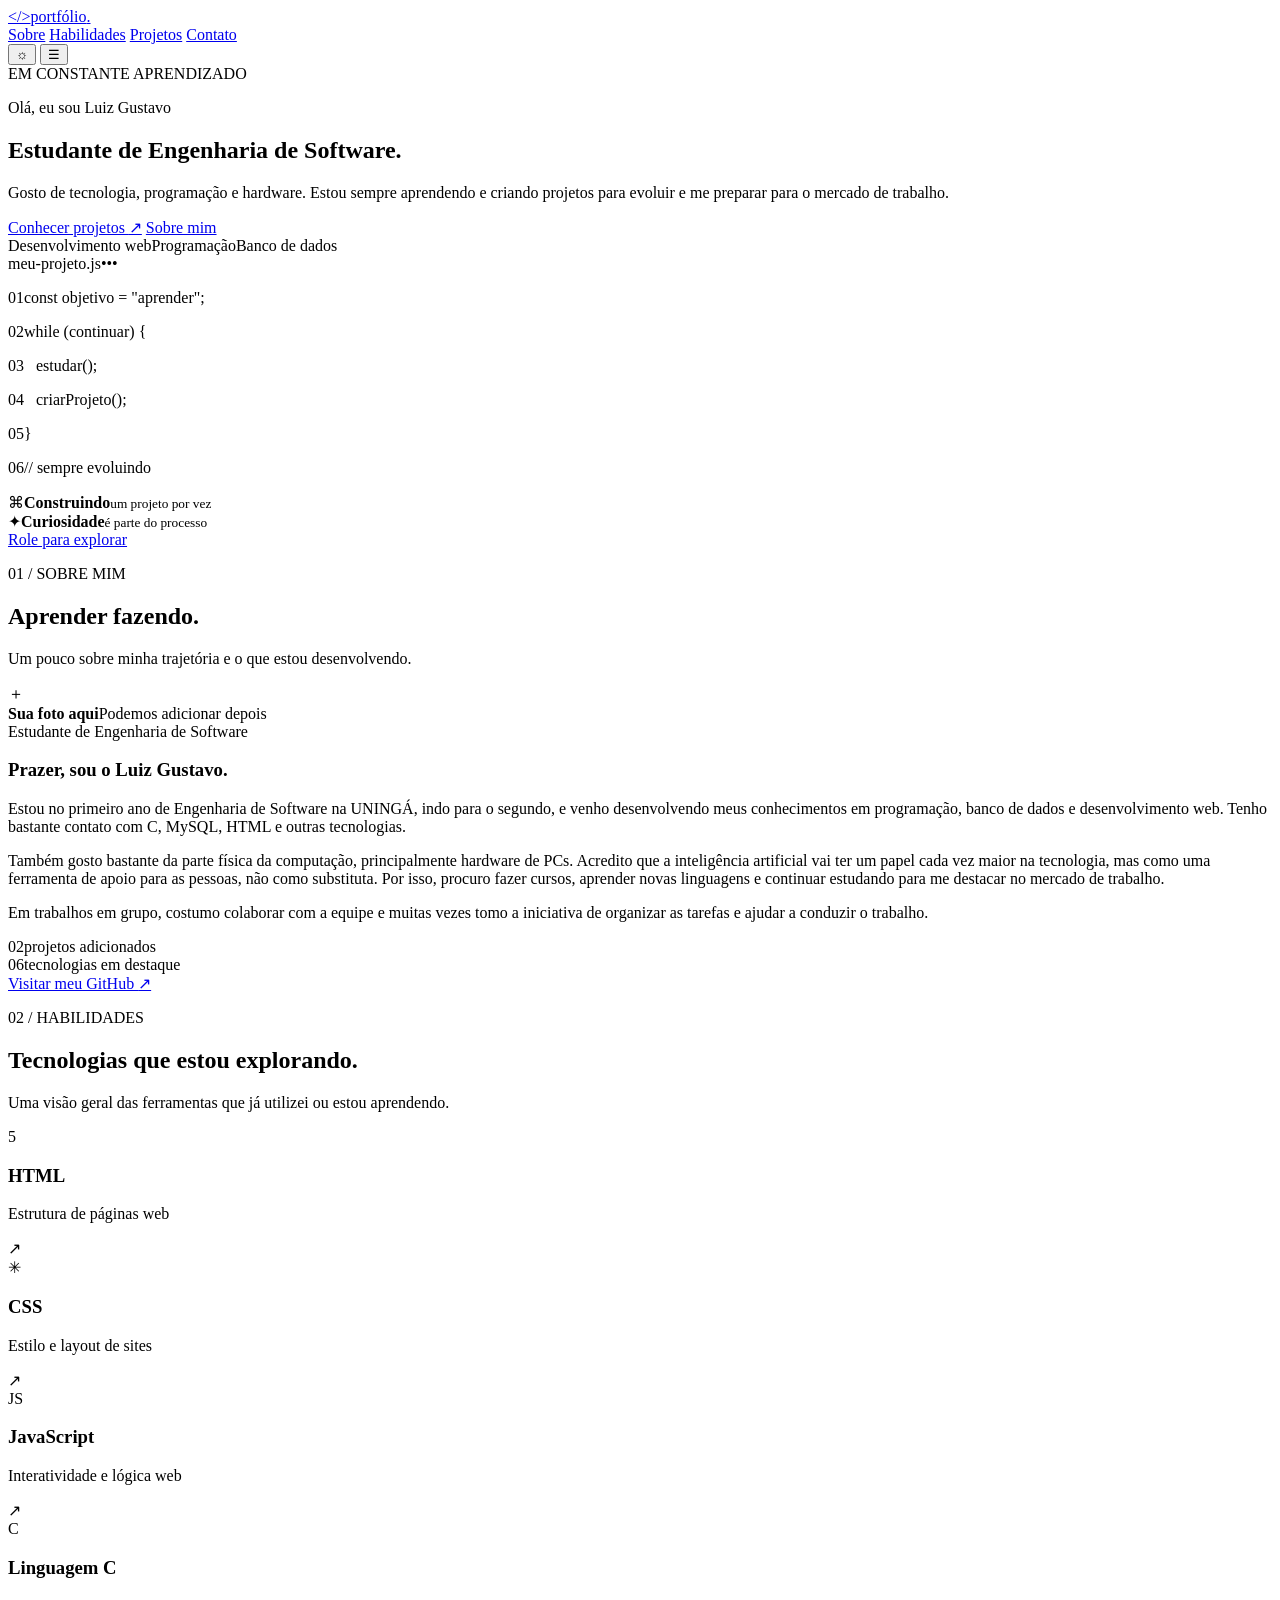
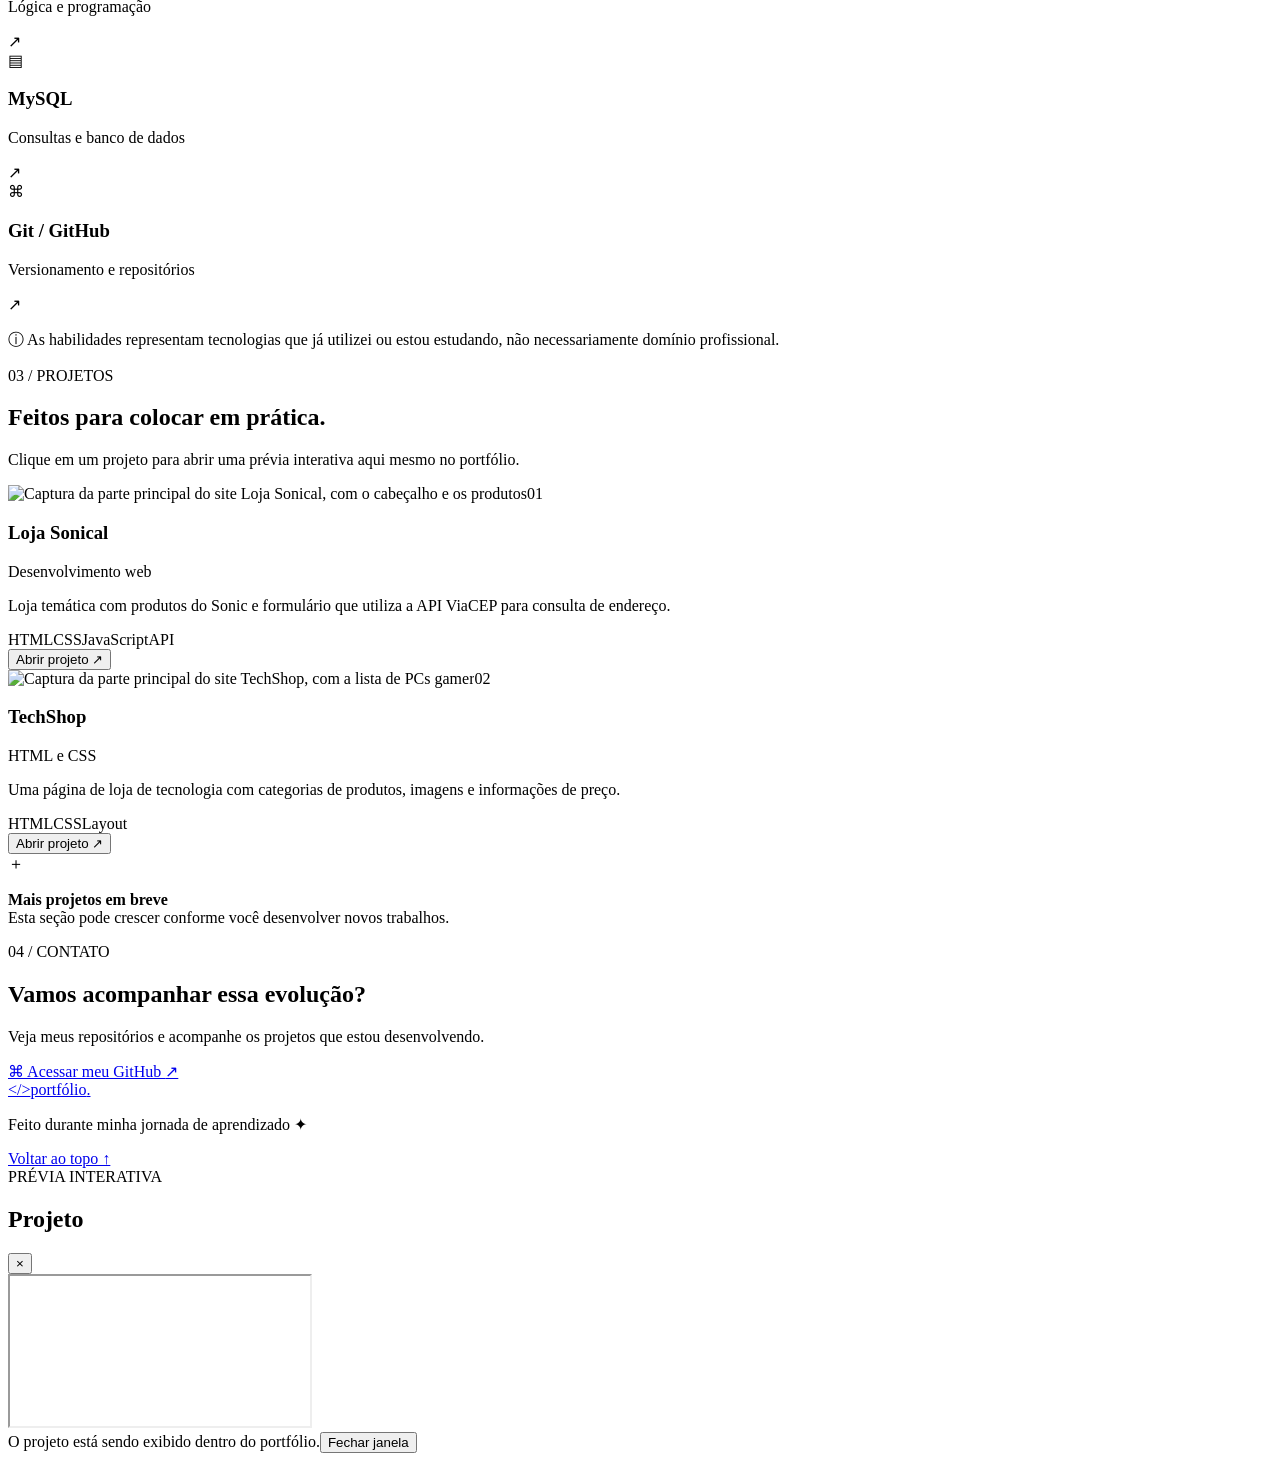
==== index.html @ 7f52ef37 "Add files via upload" ====
<!doctype html>
<html lang="pt-BR" data-theme="dark">
<head>
  <meta charset="utf-8">
  <meta name="viewport" content="width=device-width, initial-scale=1">
  <meta name="description" content="Portfólio de estudante de Engenharia de Software, com projetos de desenvolvimento web e programação.">
  <title>Luiz Gustavo Mazur Lins | Portfólio</title>
  <link rel="stylesheet" href="css/style.css">
  <script src="js/script.js" defer></script>
</head>
<body>
  <div class="scroll-progress" id="scrollProgress"></div>
  <header class="topbar">
    <a class="brand" href="#inicio" aria-label="Voltar ao início">
      <span class="brand-mark">&lt;/&gt;</span><span>portfólio<span class="brand-dot">.</span></span>
    </a>
    <nav class="nav" id="navMenu" aria-label="Navegação principal">
      <a href="#sobre">Sobre</a>
      <a href="#habilidades">Habilidades</a>
      <a href="#projetos">Projetos</a>
      <a href="#contato">Contato</a>
    </nav>
    <div class="top-actions">
      <button class="theme-toggle" id="themeToggle" type="button" aria-label="Alternar tema claro e escuro" title="Alternar tema">
        <span id="themeIcon" aria-hidden="true">☼</span>
      </button>
      <button class="menu-toggle" id="menuToggle" type="button" aria-label="Abrir menu" aria-expanded="false">☰</button>
    </div>
  </header>

  <main>
    <section class="hero section-wrap" id="inicio">
      <div class="hero-copy reveal">
        <div class="eyebrow"><span class="status-dot"></span> EM CONSTANTE APRENDIZADO</div>
        <p class="hero-kicker">Olá, eu sou Luiz Gustavo</p>
        <h1>Estudante de <span class="gradient-text">Engenharia de Software.</span></h1>
        <p class="hero-description">Gosto de tecnologia, programação e hardware. Estou sempre aprendendo e criando projetos para evoluir e me preparar para o mercado de trabalho.</p>
        <div class="hero-buttons">
          <a class="button button-primary" href="#projetos">Conhecer projetos <span aria-hidden="true">↗</span></a>
          <a class="button button-secondary" href="#sobre">Sobre mim</a>
        </div>
        <div class="hero-tags" aria-label="Áreas de interesse">
          <span>Desenvolvimento web</span><span>Programação</span><span>Banco de dados</span>
        </div>
      </div>
      <div class="hero-art reveal" aria-label="Ilustração abstrata de código">
        <div class="orbit orbit-one"></div><div class="orbit orbit-two"></div>
        <div class="glow glow-blue"></div><div class="glow glow-violet"></div>
        <div class="code-window">
          <div class="window-top"><div class="window-dots"><i></i><i></i><i></i></div><span>meu-projeto.js</span><span class="window-menu">•••</span></div>
          <div class="code-body">
            <p><span class="line-no">01</span><span class="code-purple">const</span> objetivo = <span class="code-green">"aprender"</span>;</p>
            <p><span class="line-no">02</span><span class="code-purple">while</span> (continuar) {</p>
            <p><span class="line-no">03</span>&nbsp;&nbsp; estudar();</p>
            <p><span class="line-no">04</span>&nbsp;&nbsp; criarProjeto();</p>
            <p><span class="line-no">05</span>}</p>
            <p><span class="line-no">06</span><span class="code-muted">// sempre evoluindo</span></p>
            <div class="cursor"></div>
          </div>
        </div>
        <div class="float-chip chip-one"><span class="chip-icon blue">⌘</span><span><b>Construindo</b><small>um projeto por vez</small></span></div>
        <div class="float-chip chip-two"><span class="chip-icon violet">✦</span><span><b>Curiosidade</b><small>é parte do processo</small></span></div>
      </div>
      <a class="scroll-cue" href="#sobre"><span></span> Role para explorar</a>
    </section>

    <section class="section-wrap section-block" id="sobre">
      <div class="section-heading reveal"><p class="eyebrow">01 / SOBRE MIM</p><h2>Aprender fazendo.</h2><p class="section-intro">Um pouco sobre minha trajetória e o que estou desenvolvendo.</p></div>
      <div class="about-grid">
        <div class="photo-card reveal">
          <div class="photo-placeholder" aria-label="Espaço reservado para adicionar uma foto pessoal">
            <div class="avatar-symbol">＋</div><strong>Sua foto aqui</strong><span>Podemos adicionar depois</span>
          </div>
          <div class="photo-caption"><span class="caption-dot"></span> Estudante de Engenharia de Software</div>
        </div>
        <div class="about-content reveal">
          <h3>Prazer, sou o Luiz Gustavo.</h3>
          <p>Estou no primeiro ano de Engenharia de Software na UNINGÁ, indo para o segundo, e venho desenvolvendo meus conhecimentos em programação, banco de dados e desenvolvimento web. Tenho bastante contato com C, MySQL, HTML e outras tecnologias.</p>
          <p>Também gosto bastante da parte física da computação, principalmente hardware de PCs. Acredito que a inteligência artificial vai ter um papel cada vez maior na tecnologia, mas como uma ferramenta de apoio para as pessoas, não como substituta. Por isso, procuro fazer cursos, aprender novas linguagens e continuar estudando para me destacar no mercado de trabalho.</p>
          <p>Em trabalhos em grupo, costumo colaborar com a equipe e muitas vezes tomo a iniciativa de organizar as tarefas e ajudar a conduzir o trabalho.</p>
          <div class="about-facts">
            <div><span class="fact-number">02</span><span class="fact-label">projetos adicionados</span></div>
            <div><span class="fact-number">06</span><span class="fact-label">tecnologias em destaque</span></div>
          </div>
          <a class="text-link" href="https://github.com/luizmzr09" target="_blank" rel="noopener noreferrer">Visitar meu GitHub <span>↗</span></a>
        </div>
      </div>
    </section>

    <section class="section-wrap section-block" id="habilidades">
      <div class="section-heading reveal"><p class="eyebrow">02 / HABILIDADES</p><h2>Tecnologias que estou explorando.</h2><p class="section-intro">Uma visão geral das ferramentas que já utilizei ou estou aprendendo.</p></div>
      <div class="skills-grid">
        <article class="skill-card reveal"><span class="skill-icon html-icon">5</span><div><h3>HTML</h3><p>Estrutura de páginas web</p></div><span class="skill-arrow">↗</span></article>
        <article class="skill-card reveal"><span class="skill-icon css-icon">✳</span><div><h3>CSS</h3><p>Estilo e layout de sites</p></div><span class="skill-arrow">↗</span></article>
        <article class="skill-card reveal"><span class="skill-icon js-icon">JS</span><div><h3>JavaScript</h3><p>Interatividade e lógica web</p></div><span class="skill-arrow">↗</span></article>
        <article class="skill-card reveal"><span class="skill-icon c-icon">C</span><div><h3>Linguagem C</h3><p>Lógica e programação</p></div><span class="skill-arrow">↗</span></article>
        <article class="skill-card reveal"><span class="skill-icon sql-icon">▤</span><div><h3>MySQL</h3><p>Consultas e banco de dados</p></div><span class="skill-arrow">↗</span></article>
        <article class="skill-card reveal"><span class="skill-icon git-icon">⌘</span><div><h3>Git / GitHub</h3><p>Versionamento e repositórios</p></div><span class="skill-arrow">↗</span></article>
      </div>
      <p class="skills-note"><span aria-hidden="true">ⓘ</span> As habilidades representam tecnologias que já utilizei ou estou estudando, não necessariamente domínio profissional.</p>
    </section>

    <section class="section-wrap section-block projects-section" id="projetos">
      <div class="section-heading reveal"><p class="eyebrow">03 / PROJETOS</p><h2>Feitos para colocar em prática.</h2><p class="section-intro">Clique em um projeto para abrir uma prévia interativa aqui mesmo no portfólio.</p></div>
      <div class="projects-grid">
        <article class="project-card reveal">
          <div class="project-preview"><img src="assets/loja-sonical-card.jpg" alt="Captura da parte principal do site Loja Sonical, com o cabeçalho e os produtos" loading="lazy"><span class="project-number">01</span></div>
          <div class="project-info"><div class="project-title-row"><h3>Loja Sonical</h3><span class="project-type">Desenvolvimento web</span></div><p>Loja temática com produtos do Sonic e formulário que utiliza a API ViaCEP para consulta de endereço.</p><div class="tech-tags"><span>HTML</span><span>CSS</span><span>JavaScript</span><span>API</span></div><button class="project-open" type="button" data-project="sonical">Abrir projeto <span>↗</span></button></div>
        </article>
        <article class="project-card reveal">
          <div class="project-preview"><img src="assets/techshop-card.jpg" alt="Captura da parte principal do site TechShop, com a lista de PCs gamer" loading="lazy"><span class="project-number">02</span></div>
          <div class="project-info"><div class="project-title-row"><h3>TechShop</h3><span class="project-type">HTML e CSS</span></div><p>Uma página de loja de tecnologia com categorias de produtos, imagens e informações de preço.</p><div class="tech-tags"><span>HTML</span><span>CSS</span><span>Layout</span></div><button class="project-open" type="button" data-project="techshop">Abrir projeto <span>↗</span></button></div>
        </article>
      </div>
      <div class="more-projects reveal"><span class="more-icon">＋</span><p><strong>Mais projetos em breve</strong><br><span>Esta seção pode crescer conforme você desenvolver novos trabalhos.</span></p></div>
    </section>

    <section class="contact-section" id="contato">
      <div class="section-wrap contact-inner reveal">
        <p class="eyebrow">04 / CONTATO</p><h2>Vamos acompanhar essa evolução?</h2><p>Veja meus repositórios e acompanhe os projetos que estou desenvolvendo.</p>
        <a class="button button-primary github-button" href="https://github.com/luizmzr09" target="_blank" rel="noopener noreferrer"><span class="github-mark">⌘</span> Acessar meu GitHub <span>↗</span></a>
      </div>
    </section>
  </main>

  <footer class="footer">
    <a class="brand" href="#inicio"><span class="brand-mark">&lt;/&gt;</span><span>portfólio<span class="brand-dot">.</span></span></a>
    <p>Feito durante minha jornada de aprendizado <span aria-hidden="true">✦</span></p>
    <a href="#inicio" class="back-top">Voltar ao topo ↑</a>
  </footer>

  <div class="modal" id="projectModal" aria-hidden="true">
    <div class="modal-backdrop" data-close-modal></div>
    <section class="modal-panel" role="dialog" aria-modal="true" aria-labelledby="modalTitle">
      <div class="modal-header"><div><span class="modal-eyebrow">PRÉVIA INTERATIVA</span><h2 id="modalTitle">Projeto</h2></div><button class="modal-close" id="modalClose" type="button" aria-label="Fechar prévia">×</button></div>
      <iframe id="projectFrame" title="Prévia interativa do projeto" src="about:blank" loading="lazy"></iframe>
      <div class="modal-footer"><span>O projeto está sendo exibido dentro do portfólio.</span><button class="button button-secondary" id="modalCloseBottom" type="button">Fechar janela</button></div>
    </section>
  </div>
</body>
</html>
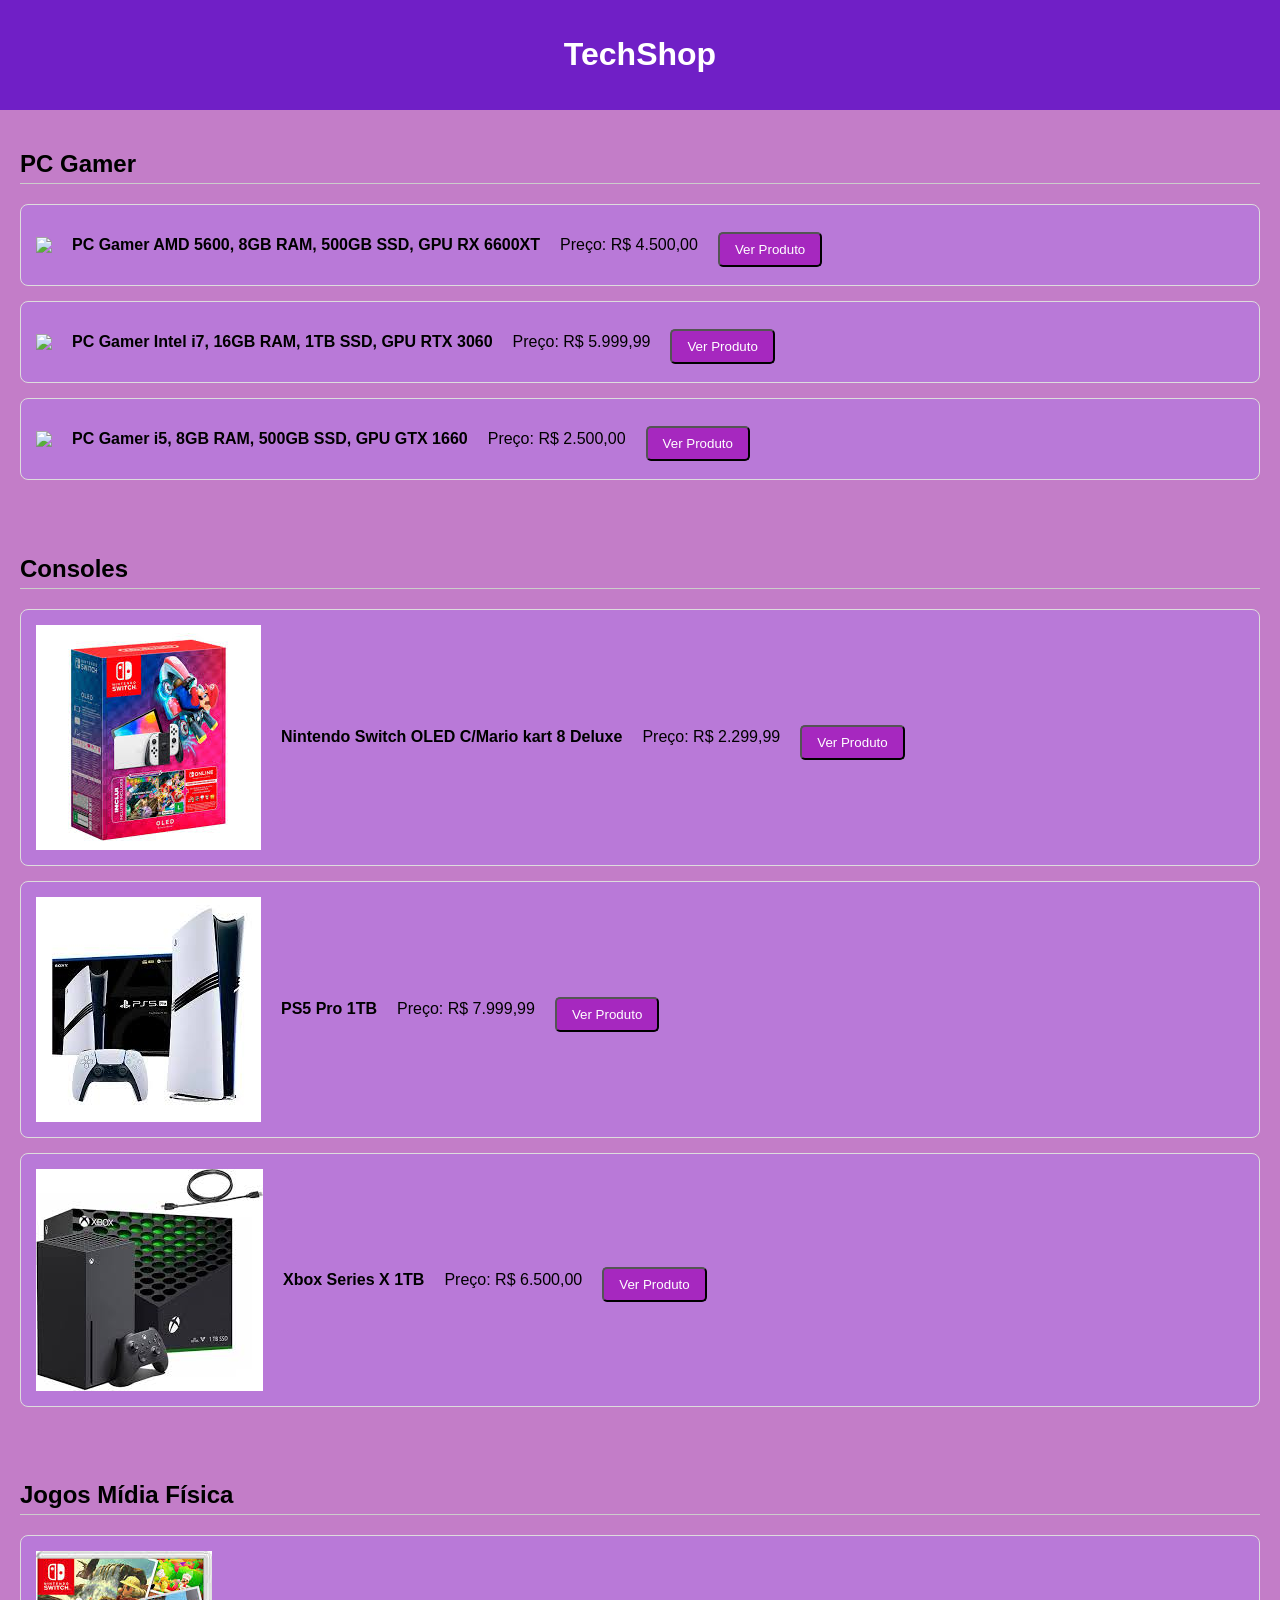
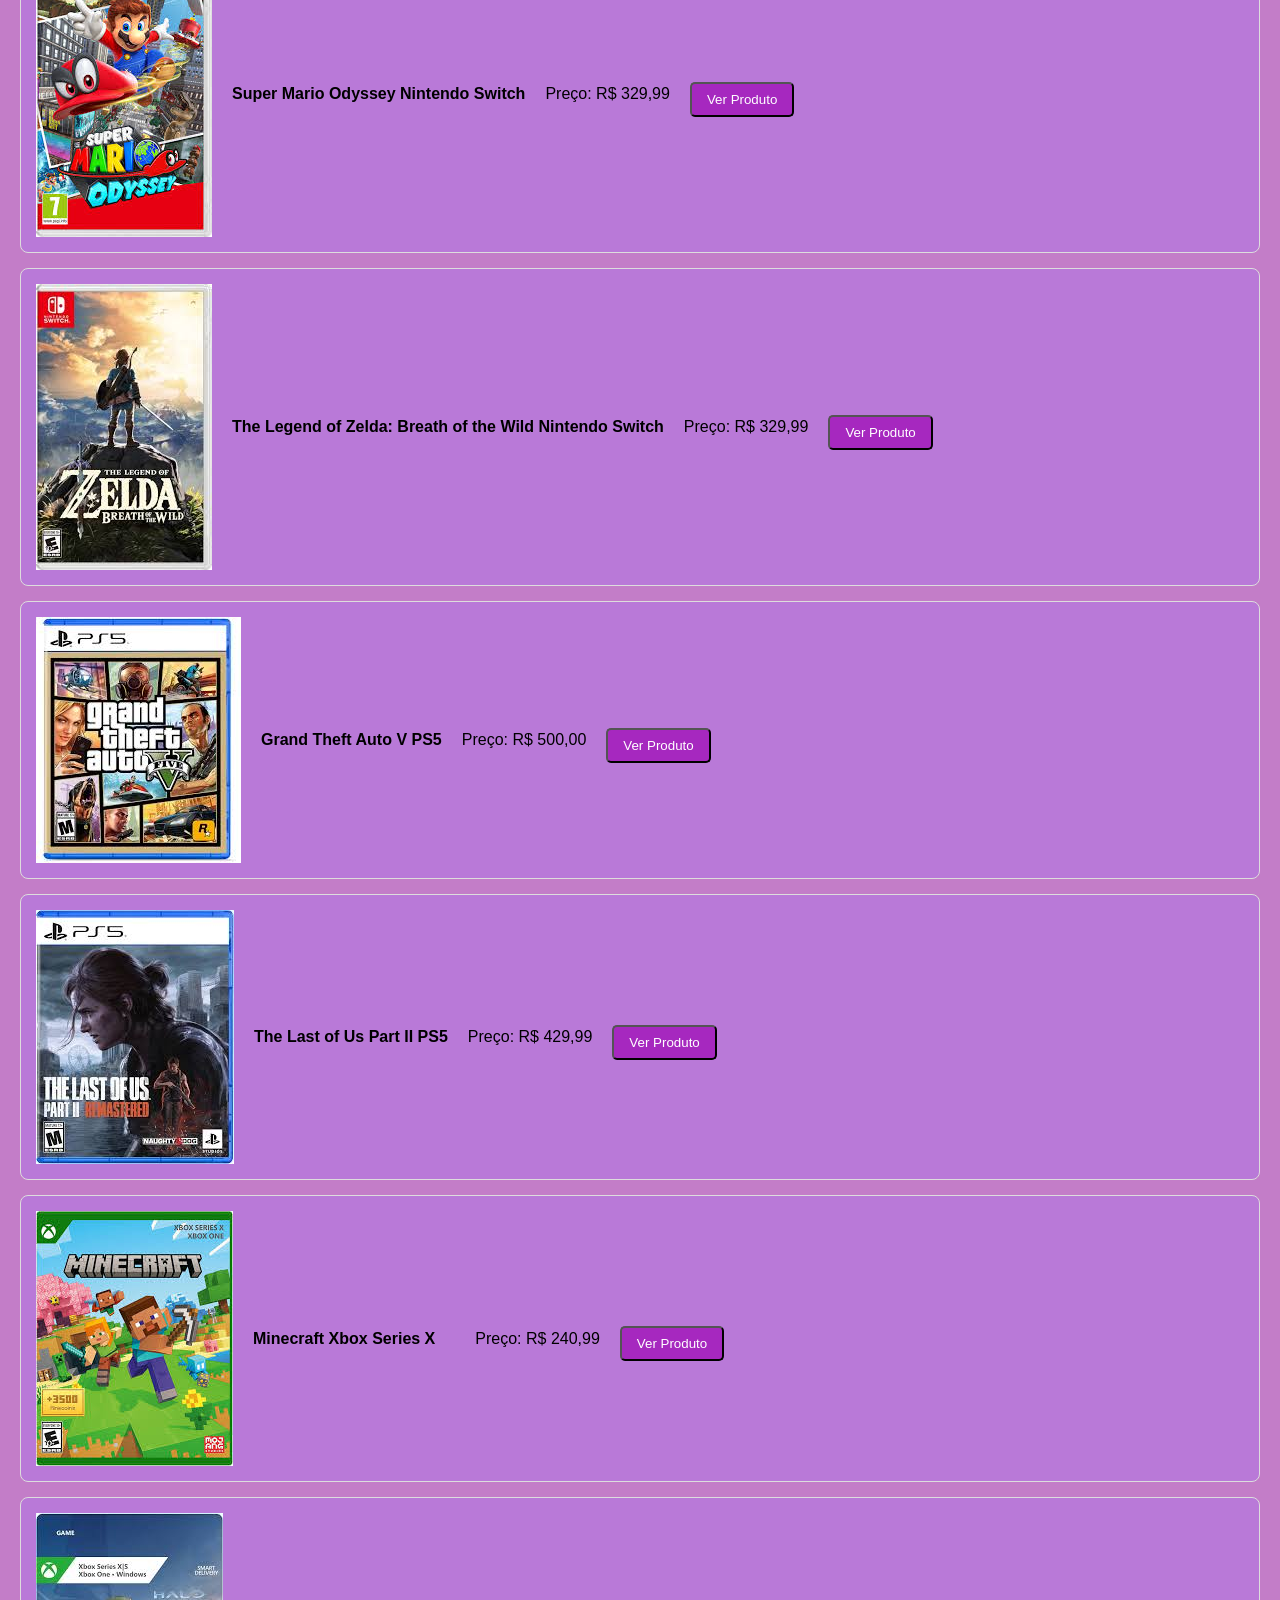
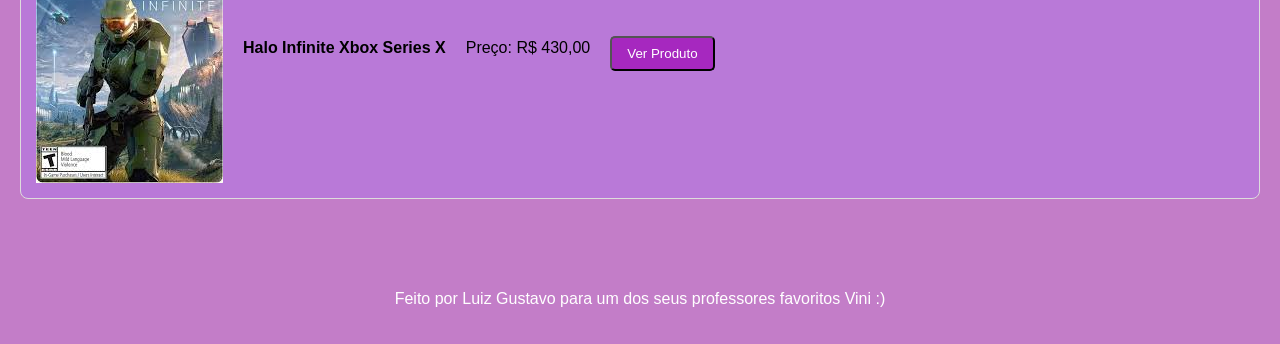
==== commit 0c290522: "Add files via upload" ====
--- a/index.html
+++ b/index.html
@@ -1,141 +1,185 @@
-<!doctype html>
-<html lang="pt-BR" data-theme="dark">
-<head>
-  <meta charset="utf-8">
-  <meta name="viewport" content="width=device-width, initial-scale=1">
-  <meta name="description" content="Portfólio de estudante de Engenharia de Software, com projetos de desenvolvimento web e programação.">
-  <title>Luiz Gustavo Mazur Lins | Portfólio</title>
-  <link rel="stylesheet" href="css/style.css">
-  <script src="js/script.js" defer></script>
-</head>
-<body>
-  <div class="scroll-progress" id="scrollProgress"></div>
-  <header class="topbar">
-    <a class="brand" href="#inicio" aria-label="Voltar ao início">
-      <span class="brand-mark">&lt;/&gt;</span><span>portfólio<span class="brand-dot">.</span></span>
-    </a>
-    <nav class="nav" id="navMenu" aria-label="Navegação principal">
-      <a href="#sobre">Sobre</a>
-      <a href="#habilidades">Habilidades</a>
-      <a href="#projetos">Projetos</a>
-      <a href="#contato">Contato</a>
-    </nav>
-    <div class="top-actions">
-      <button class="theme-toggle" id="themeToggle" type="button" aria-label="Alternar tema claro e escuro" title="Alternar tema">
-        <span id="themeIcon" aria-hidden="true">☼</span>
-      </button>
-      <button class="menu-toggle" id="menuToggle" type="button" aria-label="Abrir menu" aria-expanded="false">☰</button>
-    </div>
-  </header>
-
-  <main>
-    <section class="hero section-wrap" id="inicio">
-      <div class="hero-copy reveal">
-        <div class="eyebrow"><span class="status-dot"></span> EM CONSTANTE APRENDIZADO</div>
-        <p class="hero-kicker">Olá, eu sou Luiz Gustavo</p>
-        <h1>Estudante de <span class="gradient-text">Engenharia de Software.</span></h1>
-        <p class="hero-description">Gosto de tecnologia, programação e hardware. Estou sempre aprendendo e criando projetos para evoluir e me preparar para o mercado de trabalho.</p>
-        <div class="hero-buttons">
-          <a class="button button-primary" href="#projetos">Conhecer projetos <span aria-hidden="true">↗</span></a>
-          <a class="button button-secondary" href="#sobre">Sobre mim</a>
-        </div>
-        <div class="hero-tags" aria-label="Áreas de interesse">
-          <span>Desenvolvimento web</span><span>Programação</span><span>Banco de dados</span>
-        </div>
-      </div>
-      <div class="hero-art reveal" aria-label="Ilustração abstrata de código">
-        <div class="orbit orbit-one"></div><div class="orbit orbit-two"></div>
-        <div class="glow glow-blue"></div><div class="glow glow-violet"></div>
-        <div class="code-window">
-          <div class="window-top"><div class="window-dots"><i></i><i></i><i></i></div><span>meu-projeto.js</span><span class="window-menu">•••</span></div>
-          <div class="code-body">
-            <p><span class="line-no">01</span><span class="code-purple">const</span> objetivo = <span class="code-green">"aprender"</span>;</p>
-            <p><span class="line-no">02</span><span class="code-purple">while</span> (continuar) {</p>
-            <p><span class="line-no">03</span>&nbsp;&nbsp; estudar();</p>
-            <p><span class="line-no">04</span>&nbsp;&nbsp; criarProjeto();</p>
-            <p><span class="line-no">05</span>}</p>
-            <p><span class="line-no">06</span><span class="code-muted">// sempre evoluindo</span></p>
-            <div class="cursor"></div>
-          </div>
-        </div>
-        <div class="float-chip chip-one"><span class="chip-icon blue">⌘</span><span><b>Construindo</b><small>um projeto por vez</small></span></div>
-        <div class="float-chip chip-two"><span class="chip-icon violet">✦</span><span><b>Curiosidade</b><small>é parte do processo</small></span></div>
-      </div>
-      <a class="scroll-cue" href="#sobre"><span></span> Role para explorar</a>
-    </section>
-
-    <section class="section-wrap section-block" id="sobre">
-      <div class="section-heading reveal"><p class="eyebrow">01 / SOBRE MIM</p><h2>Aprender fazendo.</h2><p class="section-intro">Um pouco sobre minha trajetória e o que estou desenvolvendo.</p></div>
-      <div class="about-grid">
-        <div class="photo-card reveal">
-          <div class="photo-placeholder" aria-label="Espaço reservado para adicionar uma foto pessoal">
-            <div class="avatar-symbol">＋</div><strong>Sua foto aqui</strong><span>Podemos adicionar depois</span>
-          </div>
-          <div class="photo-caption"><span class="caption-dot"></span> Estudante de Engenharia de Software</div>
-        </div>
-        <div class="about-content reveal">
-          <h3>Prazer, sou o Luiz Gustavo.</h3>
-          <p>Estou no primeiro ano de Engenharia de Software na UNINGÁ, indo para o segundo, e venho desenvolvendo meus conhecimentos em programação, banco de dados e desenvolvimento web. Tenho bastante contato com C, MySQL, HTML e outras tecnologias.</p>
-          <p>Também gosto bastante da parte física da computação, principalmente hardware de PCs. Acredito que a inteligência artificial vai ter um papel cada vez maior na tecnologia, mas como uma ferramenta de apoio para as pessoas, não como substituta. Por isso, procuro fazer cursos, aprender novas linguagens e continuar estudando para me destacar no mercado de trabalho.</p>
-          <p>Em trabalhos em grupo, costumo colaborar com a equipe e muitas vezes tomo a iniciativa de organizar as tarefas e ajudar a conduzir o trabalho.</p>
-          <div class="about-facts">
-            <div><span class="fact-number">02</span><span class="fact-label">projetos adicionados</span></div>
-            <div><span class="fact-number">06</span><span class="fact-label">tecnologias em destaque</span></div>
-          </div>
-          <a class="text-link" href="https://github.com/luizmzr09" target="_blank" rel="noopener noreferrer">Visitar meu GitHub <span>↗</span></a>
-        </div>
-      </div>
-    </section>
-
-    <section class="section-wrap section-block" id="habilidades">
-      <div class="section-heading reveal"><p class="eyebrow">02 / HABILIDADES</p><h2>Tecnologias que estou explorando.</h2><p class="section-intro">Uma visão geral das ferramentas que já utilizei ou estou aprendendo.</p></div>
-      <div class="skills-grid">
-        <article class="skill-card reveal"><span class="skill-icon html-icon">5</span><div><h3>HTML</h3><p>Estrutura de páginas web</p></div><span class="skill-arrow">↗</span></article>
-        <article class="skill-card reveal"><span class="skill-icon css-icon">✳</span><div><h3>CSS</h3><p>Estilo e layout de sites</p></div><span class="skill-arrow">↗</span></article>
-        <article class="skill-card reveal"><span class="skill-icon js-icon">JS</span><div><h3>JavaScript</h3><p>Interatividade e lógica web</p></div><span class="skill-arrow">↗</span></article>
-        <article class="skill-card reveal"><span class="skill-icon c-icon">C</span><div><h3>Linguagem C</h3><p>Lógica e programação</p></div><span class="skill-arrow">↗</span></article>
-        <article class="skill-card reveal"><span class="skill-icon sql-icon">▤</span><div><h3>MySQL</h3><p>Consultas e banco de dados</p></div><span class="skill-arrow">↗</span></article>
-        <article class="skill-card reveal"><span class="skill-icon git-icon">⌘</span><div><h3>Git / GitHub</h3><p>Versionamento e repositórios</p></div><span class="skill-arrow">↗</span></article>
-      </div>
-      <p class="skills-note"><span aria-hidden="true">ⓘ</span> As habilidades representam tecnologias que já utilizei ou estou estudando, não necessariamente domínio profissional.</p>
-    </section>
-
-    <section class="section-wrap section-block projects-section" id="projetos">
-      <div class="section-heading reveal"><p class="eyebrow">03 / PROJETOS</p><h2>Feitos para colocar em prática.</h2><p class="section-intro">Clique em um projeto para abrir uma prévia interativa aqui mesmo no portfólio.</p></div>
-      <div class="projects-grid">
-        <article class="project-card reveal">
-          <div class="project-preview"><img src="assets/loja-sonical-card.jpg" alt="Captura da parte principal do site Loja Sonical, com o cabeçalho e os produtos" loading="lazy"><span class="project-number">01</span></div>
-          <div class="project-info"><div class="project-title-row"><h3>Loja Sonical</h3><span class="project-type">Desenvolvimento web</span></div><p>Loja temática com produtos do Sonic e formulário que utiliza a API ViaCEP para consulta de endereço.</p><div class="tech-tags"><span>HTML</span><span>CSS</span><span>JavaScript</span><span>API</span></div><button class="project-open" type="button" data-project="sonical">Abrir projeto <span>↗</span></button></div>
-        </article>
-        <article class="project-card reveal">
-          <div class="project-preview"><img src="assets/techshop-card.jpg" alt="Captura da parte principal do site TechShop, com a lista de PCs gamer" loading="lazy"><span class="project-number">02</span></div>
-          <div class="project-info"><div class="project-title-row"><h3>TechShop</h3><span class="project-type">HTML e CSS</span></div><p>Uma página de loja de tecnologia com categorias de produtos, imagens e informações de preço.</p><div class="tech-tags"><span>HTML</span><span>CSS</span><span>Layout</span></div><button class="project-open" type="button" data-project="techshop">Abrir projeto <span>↗</span></button></div>
-        </article>
-      </div>
-      <div class="more-projects reveal"><span class="more-icon">＋</span><p><strong>Mais projetos em breve</strong><br><span>Esta seção pode crescer conforme você desenvolver novos trabalhos.</span></p></div>
-    </section>
-
-    <section class="contact-section" id="contato">
-      <div class="section-wrap contact-inner reveal">
-        <p class="eyebrow">04 / CONTATO</p><h2>Vamos acompanhar essa evolução?</h2><p>Veja meus repositórios e acompanhe os projetos que estou desenvolvendo.</p>
-        <a class="button button-primary github-button" href="https://github.com/luizmzr09" target="_blank" rel="noopener noreferrer"><span class="github-mark">⌘</span> Acessar meu GitHub <span>↗</span></a>
-      </div>
-    </section>
-  </main>
-
-  <footer class="footer">
-    <a class="brand" href="#inicio"><span class="brand-mark">&lt;/&gt;</span><span>portfólio<span class="brand-dot">.</span></span></a>
-    <p>Feito durante minha jornada de aprendizado <span aria-hidden="true">✦</span></p>
-    <a href="#inicio" class="back-top">Voltar ao topo ↑</a>
-  </footer>
-
-  <div class="modal" id="projectModal" aria-hidden="true">
-    <div class="modal-backdrop" data-close-modal></div>
-    <section class="modal-panel" role="dialog" aria-modal="true" aria-labelledby="modalTitle">
-      <div class="modal-header"><div><span class="modal-eyebrow">PRÉVIA INTERATIVA</span><h2 id="modalTitle">Projeto</h2></div><button class="modal-close" id="modalClose" type="button" aria-label="Fechar prévia">×</button></div>
-      <iframe id="projectFrame" title="Prévia interativa do projeto" src="about:blank" loading="lazy"></iframe>
-      <div class="modal-footer"><span>O projeto está sendo exibido dentro do portfólio.</span><button class="button button-secondary" id="modalCloseBottom" type="button">Fechar janela</button></div>
-    </section>
-  </div>
-</body>
-</html>
+<!DOCTYPE html>
+<html lang="pt-br">
+<head>
+    <meta charset="UTF-8">
+    <meta name="viewport" content="width=device-width, initial-scale=1.0">
+    <title>TechShop</title> <!--Essa parte do HTML eu praticamente fiz sozinho, só não lembrava de como fazia para o botão abrir um pop up-->
+</head>
+<body>
+    <header>
+        <h1>
+            TechShop
+        </h1>
+    </header>
+    <main>
+        <h2>
+            PC Gamer
+        </h2>
+        <div class="PC_Gamer">
+            <img src="https://encrypted-tbn3.gstatic.com/shopping?q=tbn:ANd9GcSzcY62CFnXVMyNOFFlAKNDkRH8aXiZsHHg1h9fttGYnLBw9vHf59-YAk8gj1btOUnSNd1ONOtTJdGb6rV6y7M2dVVjC9GpskSx2C0swYYg6MNOeebMBQ5c5X9y8DzU4ByfKvMNKMI&usqp=CAc">
+            <p><strong>PC Gamer AMD 5600, 8GB RAM, 500GB SSD, GPU RX 6600XT</strong></p>
+            <p> Preço: R$ 4.500,00</p>
+            <button class="botao" onclick="alert('Eu ainda não funciono :(')">Ver Produto</button>
+        </div>
+        <div class="PC_Gamer">
+            <img src="https://encrypted-tbn0.gstatic.com/images?q=tbn:ANd9GcRazf4UdQuxXOYF4GCTeJozQn7WYVSyoDJWMA&s">
+            <p><strong>PC Gamer Intel i7, 16GB RAM, 1TB SSD, GPU RTX 3060</strong></p>
+            <p>Preço: R$ 5.999,99</p>
+            <button class="botao" onclick="alert('Eu ainda não funciono :(')">Ver Produto</button>
+        </div>
+        <div class="PC_Gamer">
+            <img src="https://encrypted-tbn0.gstatic.com/images?q=tbn:ANd9GcTVRbsd5enF05jygNyd5LmbSKf2uqSFzWa9cQ&s">
+            <p><strong>PC Gamer i5, 8GB RAM, 500GB SSD, GPU GTX 1660</strong></p>
+            <p>Preço: R$ 2.500,00</p>
+            <button class="botao" onclick="alert('Eu ainda não funciono :(')">Ver Produto</button>
+        </div>
+    </main>
+    <main>
+        <h2>
+            Consoles
+        </h2>
+        <div class="Console">
+            <img src="[data-uri]">
+            <p><strong>Nintendo Switch OLED C/Mario kart 8 Deluxe</strong></p>
+            <p> Preço: R$ 2.299,99</p>
+            <button class="botao" onclick="alert('Eu ainda não funciono :(')">Ver Produto</button>
+        </div>
+        <div class="Console">
+            <img src="[data-uri]">
+            <p><strong>PS5 Pro 1TB</strong></p>
+            <p>Preço: R$ 7.999,99</p>
+            <button class="botao" onclick="alert('Eu ainda não funciono :(')">Ver Produto</button>
+        </div>
+        <div class="Console">
+            <img src="[data-uri]">
+            <p><strong>Xbox Series X 1TB</strong></p>
+            <p>Preço: R$ 6.500,00</p>
+            <button class="botao" onclick="alert('Eu ainda não funciono :(')">Ver Produto</button>
+        </div>
+    </main>
+    <main>
+        <h2>
+            Jogos Mídia Física
+        </h2>
+        <div class="Jogo">
+            <img src="[data-uri]">
+            <p><strong>Super Mario Odyssey Nintendo Switch</strong></p>
+            <p> Preço: R$ 329,99</p>
+            <button class="botao" onclick="alert('Eu ainda não funciono :(')">Ver Produto</button>
+        </div>
+        <div class="Jogo">
+            <img src="[data-uri]">
+            <p><strong>The Legend of Zelda: Breath of the Wild Nintendo Switch</strong></p>
+            <p>Preço: R$ 329,99</p>
+            <button class="botao" onclick="alert('Eu ainda não funciono :(')">Ver Produto</button>
+        </div>
+        <div class="Jogo">
+            <img src="[data-uri]">
+            <p><strong>Grand Theft Auto V PS5</strong></p>
+            <p>Preço: R$ 500,00</p>
+            <button class="botao" onclick="alert('Eu ainda não funciono :(')">Ver Produto</button>
+        </div>
+        <div class="Jogo">
+             <img src="[data-uri]">
+            <p><strong>The Last of Us Part II PS5</strong></p>
+            <p> Preço: R$ 429,99</p>
+            <button class="botao" onclick="alert('Eu ainda não funciono :(')">Ver Produto</button>
+        </div>
+        <div class="Jogo">
+            <img src="[data-uri]"
+            <p><strong>Minecraft Xbox Series X</strong></p>
+            <p>Preço: R$ 240,99</p>
+            <button class="botao" onclick="alert('Eu ainda não funciono :(')">Ver Produto</button>
+        </div>
+        <div class="Jogo">
+            <img src="[data-uri]">
+            <p><strong>Halo Infinite Xbox Series X</strong></p>
+            <p>Preço: R$ 430,00</p>
+            <button class="botao" onclick="alert('Eu ainda não funciono :(')">Ver Produto</button>
+        </div>
+    </main>
+    <style> /*Eu nao vou mentir Prof, tive ajuda da IA nessa parte do CSS, bastante coisa para por e lembrar, e depois alterei da maneira que eu quis */
+        body{
+    font-family: Arial, sans-serif;
+    background-color: #c37dc8;
+    margin: 0;
+}
+header{
+    background-color: #701fc6; /*Eu gosto bastante de roxo :D*/
+    color: white;
+    text-align: center;
+    padding: 15px;
+}
+
+main{
+    padding: 20px;
+}
+
+h2{
+    border-bottom: 1px solid #ccc;
+    padding-bottom: 5px;
+}
+.PC_Gamer,
+.Console,
+.Jogo{
+    background-color: rgb(185, 121, 216);
+    border: 1px solid #ddd;
+    border-radius: 8px;
+    padding: 15px;
+    margin-bottom: 15px;
+
+    display: flex;
+    align-items: center;
+    gap: 20px;
+}
+.imagem{
+    width: 150px;
+    height: 150px;
+    background-color: #ddd;
+    border-radius: 5px;
+    object-fit: cover;
+}
+.botao{
+    display: inline-block;
+    background-color: #a628bf;
+    color: white;
+    padding: 8px 15px;
+    border-radius: 5px;
+    margin-top: 10px;
+    cursor: pointer;
+}
+.botao:hover{
+    background-color: #a628bf;
+}
+footer{
+    text-align: center;
+    padding: 20px;
+    margin-top: 20px;
+    background-color: #c37dc8;
+    color: white;
+}
+@media (max-width: 768px) /*Eu coloquei essa Media Query só por graça mesmo, e também que queria mostrar para minha mãe e ela ver no celular kkkkkkk*/
+{
+    .PC_Gamer,
+    .Console,
+    .Jogo,
+    .produto{
+        flex-direction: column;
+        text-align: center;
+    }
+    .imagem{
+        width: 100%;
+        max-width: 200px;
+        height: auto;
+    }
+    .botao{
+        width: 100%;
+        max-width: 200px;
+    }
+}
+    </style>
+    <footer> <!--Vou estar querendo um 10 ein kkkkkkkk-->
+    <p>Feito por Luiz Gustavo para um dos seus professores favoritos Vini :)</p>
+</footer>
+</body>
+</html>
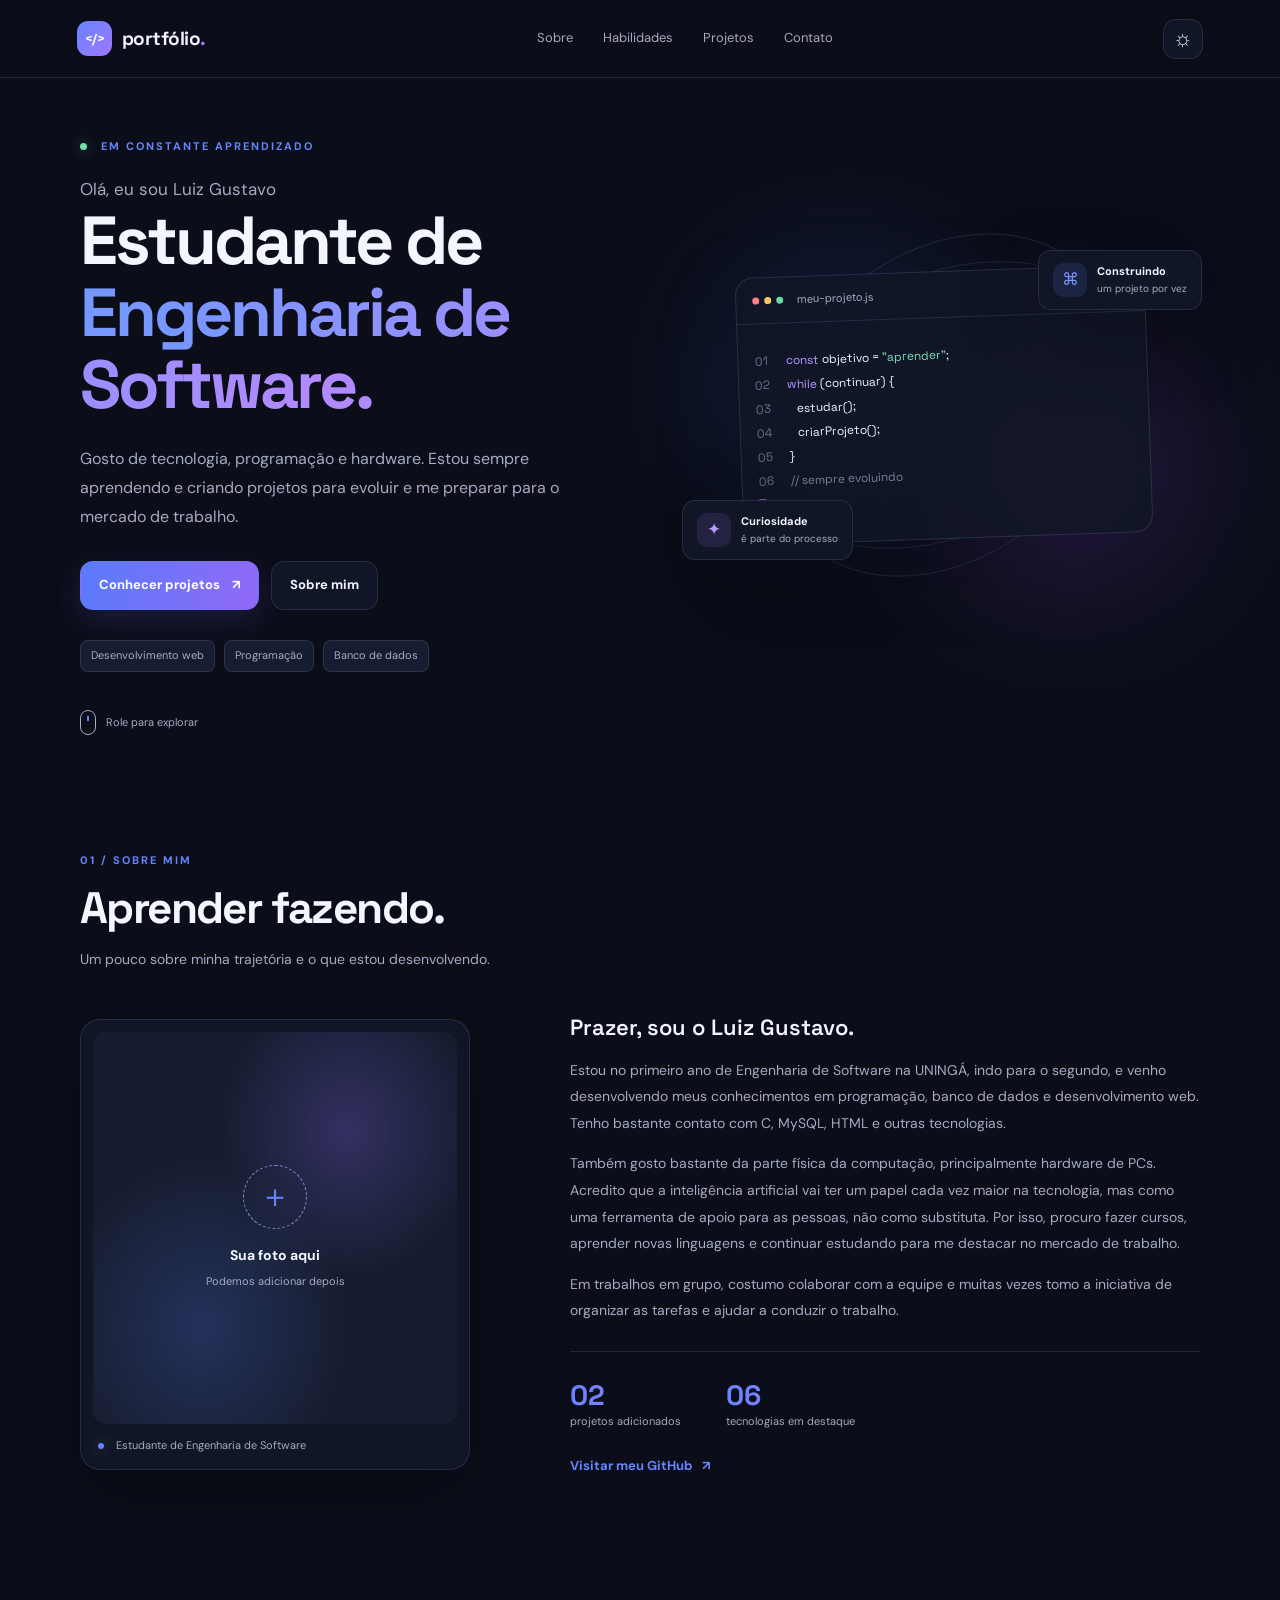
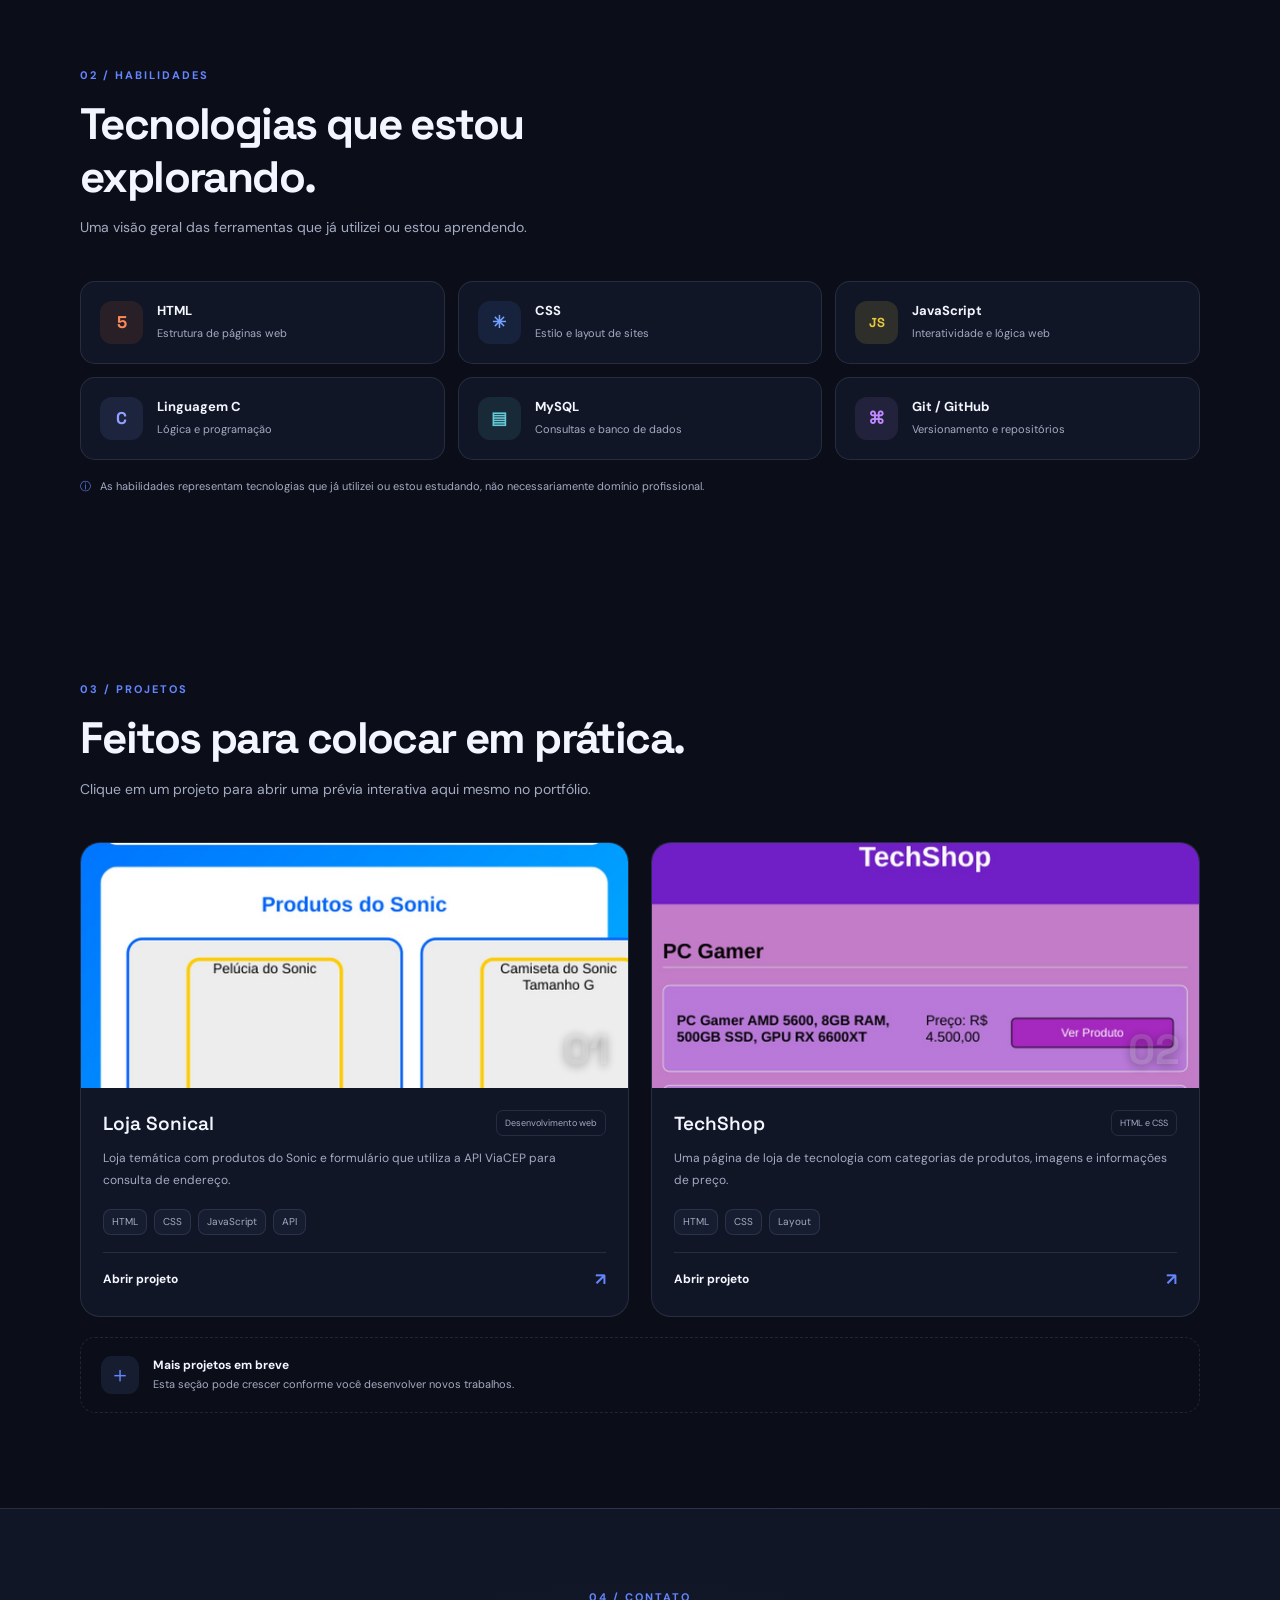
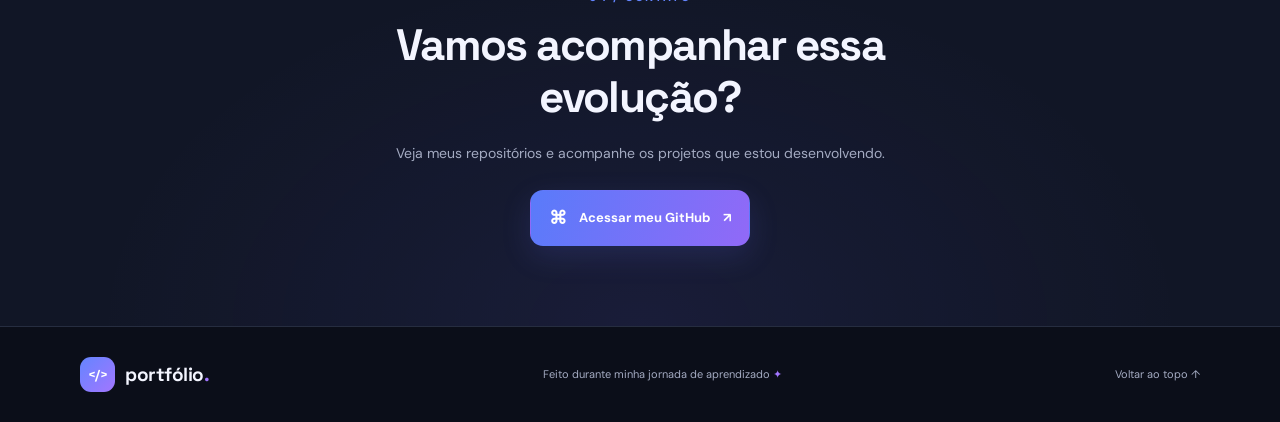
==== commit a492270f: "Add files via upload" ====
--- a/index.html
+++ b/index.html
@@ -1,185 +1,141 @@
-<!DOCTYPE html>
-<html lang="pt-br">
-<head>
-    <meta charset="UTF-8">
-    <meta name="viewport" content="width=device-width, initial-scale=1.0">
-    <title>TechShop</title> <!--Essa parte do HTML eu praticamente fiz sozinho, só não lembrava de como fazia para o botão abrir um pop up-->
-</head>
-<body>
-    <header>
-        <h1>
-            TechShop
-        </h1>
-    </header>
-    <main>
-        <h2>
-            PC Gamer
-        </h2>
-        <div class="PC_Gamer">
-            <img src="https://encrypted-tbn3.gstatic.com/shopping?q=tbn:ANd9GcSzcY62CFnXVMyNOFFlAKNDkRH8aXiZsHHg1h9fttGYnLBw9vHf59-YAk8gj1btOUnSNd1ONOtTJdGb6rV6y7M2dVVjC9GpskSx2C0swYYg6MNOeebMBQ5c5X9y8DzU4ByfKvMNKMI&usqp=CAc">
-            <p><strong>PC Gamer AMD 5600, 8GB RAM, 500GB SSD, GPU RX 6600XT</strong></p>
-            <p> Preço: R$ 4.500,00</p>
-            <button class="botao" onclick="alert('Eu ainda não funciono :(')">Ver Produto</button>
-        </div>
-        <div class="PC_Gamer">
-            <img src="https://encrypted-tbn0.gstatic.com/images?q=tbn:ANd9GcRazf4UdQuxXOYF4GCTeJozQn7WYVSyoDJWMA&s">
-            <p><strong>PC Gamer Intel i7, 16GB RAM, 1TB SSD, GPU RTX 3060</strong></p>
-            <p>Preço: R$ 5.999,99</p>
-            <button class="botao" onclick="alert('Eu ainda não funciono :(')">Ver Produto</button>
-        </div>
-        <div class="PC_Gamer">
-            <img src="https://encrypted-tbn0.gstatic.com/images?q=tbn:ANd9GcTVRbsd5enF05jygNyd5LmbSKf2uqSFzWa9cQ&s">
-            <p><strong>PC Gamer i5, 8GB RAM, 500GB SSD, GPU GTX 1660</strong></p>
-            <p>Preço: R$ 2.500,00</p>
-            <button class="botao" onclick="alert('Eu ainda não funciono :(')">Ver Produto</button>
-        </div>
-    </main>
-    <main>
-        <h2>
-            Consoles
-        </h2>
-        <div class="Console">
-            <img src="[data-uri]">
-            <p><strong>Nintendo Switch OLED C/Mario kart 8 Deluxe</strong></p>
-            <p> Preço: R$ 2.299,99</p>
-            <button class="botao" onclick="alert('Eu ainda não funciono :(')">Ver Produto</button>
-        </div>
-        <div class="Console">
-            <img src="[data-uri]">
-            <p><strong>PS5 Pro 1TB</strong></p>
-            <p>Preço: R$ 7.999,99</p>
-            <button class="botao" onclick="alert('Eu ainda não funciono :(')">Ver Produto</button>
-        </div>
-        <div class="Console">
-            <img src="[data-uri]">
-            <p><strong>Xbox Series X 1TB</strong></p>
-            <p>Preço: R$ 6.500,00</p>
-            <button class="botao" onclick="alert('Eu ainda não funciono :(')">Ver Produto</button>
-        </div>
-    </main>
-    <main>
-        <h2>
-            Jogos Mídia Física
-        </h2>
-        <div class="Jogo">
-            <img src="[data-uri]">
-            <p><strong>Super Mario Odyssey Nintendo Switch</strong></p>
-            <p> Preço: R$ 329,99</p>
-            <button class="botao" onclick="alert('Eu ainda não funciono :(')">Ver Produto</button>
-        </div>
-        <div class="Jogo">
-            <img src="[data-uri]">
-            <p><strong>The Legend of Zelda: Breath of the Wild Nintendo Switch</strong></p>
-            <p>Preço: R$ 329,99</p>
-            <button class="botao" onclick="alert('Eu ainda não funciono :(')">Ver Produto</button>
-        </div>
-        <div class="Jogo">
-            <img src="[data-uri]">
-            <p><strong>Grand Theft Auto V PS5</strong></p>
-            <p>Preço: R$ 500,00</p>
-            <button class="botao" onclick="alert('Eu ainda não funciono :(')">Ver Produto</button>
-        </div>
-        <div class="Jogo">
-             <img src="[data-uri]">
-            <p><strong>The Last of Us Part II PS5</strong></p>
-            <p> Preço: R$ 429,99</p>
-            <button class="botao" onclick="alert('Eu ainda não funciono :(')">Ver Produto</button>
-        </div>
-        <div class="Jogo">
-            <img src="[data-uri]"
-            <p><strong>Minecraft Xbox Series X</strong></p>
-            <p>Preço: R$ 240,99</p>
-            <button class="botao" onclick="alert('Eu ainda não funciono :(')">Ver Produto</button>
-        </div>
-        <div class="Jogo">
-            <img src="[data-uri]">
-            <p><strong>Halo Infinite Xbox Series X</strong></p>
-            <p>Preço: R$ 430,00</p>
-            <button class="botao" onclick="alert('Eu ainda não funciono :(')">Ver Produto</button>
-        </div>
-    </main>
-    <style> /*Eu nao vou mentir Prof, tive ajuda da IA nessa parte do CSS, bastante coisa para por e lembrar, e depois alterei da maneira que eu quis */
-        body{
-    font-family: Arial, sans-serif;
-    background-color: #c37dc8;
-    margin: 0;
-}
-header{
-    background-color: #701fc6; /*Eu gosto bastante de roxo :D*/
-    color: white;
-    text-align: center;
-    padding: 15px;
-}
-
-main{
-    padding: 20px;
-}
-
-h2{
-    border-bottom: 1px solid #ccc;
-    padding-bottom: 5px;
-}
-.PC_Gamer,
-.Console,
-.Jogo{
-    background-color: rgb(185, 121, 216);
-    border: 1px solid #ddd;
-    border-radius: 8px;
-    padding: 15px;
-    margin-bottom: 15px;
-
-    display: flex;
-    align-items: center;
-    gap: 20px;
-}
-.imagem{
-    width: 150px;
-    height: 150px;
-    background-color: #ddd;
-    border-radius: 5px;
-    object-fit: cover;
-}
-.botao{
-    display: inline-block;
-    background-color: #a628bf;
-    color: white;
-    padding: 8px 15px;
-    border-radius: 5px;
-    margin-top: 10px;
-    cursor: pointer;
-}
-.botao:hover{
-    background-color: #a628bf;
-}
-footer{
-    text-align: center;
-    padding: 20px;
-    margin-top: 20px;
-    background-color: #c37dc8;
-    color: white;
-}
-@media (max-width: 768px) /*Eu coloquei essa Media Query só por graça mesmo, e também que queria mostrar para minha mãe e ela ver no celular kkkkkkk*/
-{
-    .PC_Gamer,
-    .Console,
-    .Jogo,
-    .produto{
-        flex-direction: column;
-        text-align: center;
-    }
-    .imagem{
-        width: 100%;
-        max-width: 200px;
-        height: auto;
-    }
-    .botao{
-        width: 100%;
-        max-width: 200px;
-    }
-}
-    </style>
-    <footer> <!--Vou estar querendo um 10 ein kkkkkkkk-->
-    <p>Feito por Luiz Gustavo para um dos seus professores favoritos Vini :)</p>
-</footer>
-</body>
-</html>+<!doctype html>
+<html lang="pt-BR" data-theme="dark">
+<head>
+  <meta charset="utf-8">
+  <meta name="viewport" content="width=device-width, initial-scale=1">
+  <meta name="description" content="Portfólio de estudante de Engenharia de Software, com projetos de desenvolvimento web e programação.">
+  <title>Luiz Gustavo Mazur Lins | Portfólio</title>
+  <link rel="stylesheet" href="css/style.css">
+  <script src="js/script.js" defer></script>
+</head>
+<body>
+  <div class="scroll-progress" id="scrollProgress"></div>
+  <header class="topbar">
+    <a class="brand" href="#inicio" aria-label="Voltar ao início">
+      <span class="brand-mark">&lt;/&gt;</span><span>portfólio<span class="brand-dot">.</span></span>
+    </a>
+    <nav class="nav" id="navMenu" aria-label="Navegação principal">
+      <a href="#sobre">Sobre</a>
+      <a href="#habilidades">Habilidades</a>
+      <a href="#projetos">Projetos</a>
+      <a href="#contato">Contato</a>
+    </nav>
+    <div class="top-actions">
+      <button class="theme-toggle" id="themeToggle" type="button" aria-label="Alternar tema claro e escuro" title="Alternar tema">
+        <span id="themeIcon" aria-hidden="true">☼</span>
+      </button>
+      <button class="menu-toggle" id="menuToggle" type="button" aria-label="Abrir menu" aria-expanded="false">☰</button>
+    </div>
+  </header>
+
+  <main>
+    <section class="hero section-wrap" id="inicio">
+      <div class="hero-copy reveal">
+        <div class="eyebrow"><span class="status-dot"></span> EM CONSTANTE APRENDIZADO</div>
+        <p class="hero-kicker">Olá, eu sou Luiz Gustavo</p>
+        <h1>Estudante de <span class="gradient-text">Engenharia de Software.</span></h1>
+        <p class="hero-description">Gosto de tecnologia, programação e hardware. Estou sempre aprendendo e criando projetos para evoluir e me preparar para o mercado de trabalho.</p>
+        <div class="hero-buttons">
+          <a class="button button-primary" href="#projetos">Conhecer projetos <span aria-hidden="true">↗</span></a>
+          <a class="button button-secondary" href="#sobre">Sobre mim</a>
+        </div>
+        <div class="hero-tags" aria-label="Áreas de interesse">
+          <span>Desenvolvimento web</span><span>Programação</span><span>Banco de dados</span>
+        </div>
+      </div>
+      <div class="hero-art reveal" aria-label="Ilustração abstrata de código">
+        <div class="orbit orbit-one"></div><div class="orbit orbit-two"></div>
+        <div class="glow glow-blue"></div><div class="glow glow-violet"></div>
+        <div class="code-window">
+          <div class="window-top"><div class="window-dots"><i></i><i></i><i></i></div><span>meu-projeto.js</span><span class="window-menu">•••</span></div>
+          <div class="code-body">
+            <p><span class="line-no">01</span><span class="code-purple">const</span> objetivo = <span class="code-green">"aprender"</span>;</p>
+            <p><span class="line-no">02</span><span class="code-purple">while</span> (continuar) {</p>
+            <p><span class="line-no">03</span>&nbsp;&nbsp; estudar();</p>
+            <p><span class="line-no">04</span>&nbsp;&nbsp; criarProjeto();</p>
+            <p><span class="line-no">05</span>}</p>
+            <p><span class="line-no">06</span><span class="code-muted">// sempre evoluindo</span></p>
+            <div class="cursor"></div>
+          </div>
+        </div>
+        <div class="float-chip chip-one"><span class="chip-icon blue">⌘</span><span><b>Construindo</b><small>um projeto por vez</small></span></div>
+        <div class="float-chip chip-two"><span class="chip-icon violet">✦</span><span><b>Curiosidade</b><small>é parte do processo</small></span></div>
+      </div>
+      <a class="scroll-cue" href="#sobre"><span></span> Role para explorar</a>
+    </section>
+
+    <section class="section-wrap section-block" id="sobre">
+      <div class="section-heading reveal"><p class="eyebrow">01 / SOBRE MIM</p><h2>Aprender fazendo.</h2><p class="section-intro">Um pouco sobre minha trajetória e o que estou desenvolvendo.</p></div>
+      <div class="about-grid">
+        <div class="photo-card reveal">
+          <div class="photo-placeholder" aria-label="Espaço reservado para adicionar uma foto pessoal">
+            <div class="avatar-symbol">＋</div><strong>Sua foto aqui</strong><span>Podemos adicionar depois</span>
+          </div>
+          <div class="photo-caption"><span class="caption-dot"></span> Estudante de Engenharia de Software</div>
+        </div>
+        <div class="about-content reveal">
+          <h3>Prazer, sou o Luiz Gustavo.</h3>
+          <p>Estou no primeiro ano de Engenharia de Software na UNINGÁ, indo para o segundo, e venho desenvolvendo meus conhecimentos em programação, banco de dados e desenvolvimento web. Tenho bastante contato com C, MySQL, HTML e outras tecnologias.</p>
+          <p>Também gosto bastante da parte física da computação, principalmente hardware de PCs. Acredito que a inteligência artificial vai ter um papel cada vez maior na tecnologia, mas como uma ferramenta de apoio para as pessoas, não como substituta. Por isso, procuro fazer cursos, aprender novas linguagens e continuar estudando para me destacar no mercado de trabalho.</p>
+          <p>Em trabalhos em grupo, costumo colaborar com a equipe e muitas vezes tomo a iniciativa de organizar as tarefas e ajudar a conduzir o trabalho.</p>
+          <div class="about-facts">
+            <div><span class="fact-number">02</span><span class="fact-label">projetos adicionados</span></div>
+            <div><span class="fact-number">06</span><span class="fact-label">tecnologias em destaque</span></div>
+          </div>
+          <a class="text-link" href="https://github.com/luizmzr09" target="_blank" rel="noopener noreferrer">Visitar meu GitHub <span>↗</span></a>
+        </div>
+      </div>
+    </section>
+
+    <section class="section-wrap section-block" id="habilidades">
+      <div class="section-heading reveal"><p class="eyebrow">02 / HABILIDADES</p><h2>Tecnologias que estou explorando.</h2><p class="section-intro">Uma visão geral das ferramentas que já utilizei ou estou aprendendo.</p></div>
+      <div class="skills-grid">
+        <article class="skill-card reveal"><span class="skill-icon html-icon">5</span><div><h3>HTML</h3><p>Estrutura de páginas web</p></div><span class="skill-arrow">↗</span></article>
+        <article class="skill-card reveal"><span class="skill-icon css-icon">✳</span><div><h3>CSS</h3><p>Estilo e layout de sites</p></div><span class="skill-arrow">↗</span></article>
+        <article class="skill-card reveal"><span class="skill-icon js-icon">JS</span><div><h3>JavaScript</h3><p>Interatividade e lógica web</p></div><span class="skill-arrow">↗</span></article>
+        <article class="skill-card reveal"><span class="skill-icon c-icon">C</span><div><h3>Linguagem C</h3><p>Lógica e programação</p></div><span class="skill-arrow">↗</span></article>
+        <article class="skill-card reveal"><span class="skill-icon sql-icon">▤</span><div><h3>MySQL</h3><p>Consultas e banco de dados</p></div><span class="skill-arrow">↗</span></article>
+        <article class="skill-card reveal"><span class="skill-icon git-icon">⌘</span><div><h3>Git / GitHub</h3><p>Versionamento e repositórios</p></div><span class="skill-arrow">↗</span></article>
+      </div>
+      <p class="skills-note"><span aria-hidden="true">ⓘ</span> As habilidades representam tecnologias que já utilizei ou estou estudando, não necessariamente domínio profissional.</p>
+    </section>
+
+    <section class="section-wrap section-block projects-section" id="projetos">
+      <div class="section-heading reveal"><p class="eyebrow">03 / PROJETOS</p><h2>Feitos para colocar em prática.</h2><p class="section-intro">Clique em um projeto para abrir uma prévia interativa aqui mesmo no portfólio.</p></div>
+      <div class="projects-grid">
+        <article class="project-card reveal">
+          <div class="project-preview"><img src="assets/loja-sonical-card.jpg" alt="Captura da parte principal do site Loja Sonical, com o cabeçalho e os produtos" loading="lazy"><span class="project-number">01</span></div>
+          <div class="project-info"><div class="project-title-row"><h3>Loja Sonical</h3><span class="project-type">Desenvolvimento web</span></div><p>Loja temática com produtos do Sonic e formulário que utiliza a API ViaCEP para consulta de endereço.</p><div class="tech-tags"><span>HTML</span><span>CSS</span><span>JavaScript</span><span>API</span></div><button class="project-open" type="button" data-project="sonical">Abrir projeto <span>↗</span></button></div>
+        </article>
+        <article class="project-card reveal">
+          <div class="project-preview"><img src="assets/techshop-card.jpg" alt="Captura da parte principal do site TechShop, com a lista de PCs gamer" loading="lazy"><span class="project-number">02</span></div>
+          <div class="project-info"><div class="project-title-row"><h3>TechShop</h3><span class="project-type">HTML e CSS</span></div><p>Uma página de loja de tecnologia com categorias de produtos, imagens e informações de preço.</p><div class="tech-tags"><span>HTML</span><span>CSS</span><span>Layout</span></div><button class="project-open" type="button" data-project="techshop">Abrir projeto <span>↗</span></button></div>
+        </article>
+      </div>
+      <div class="more-projects reveal"><span class="more-icon">＋</span><p><strong>Mais projetos em breve</strong><br><span>Esta seção pode crescer conforme você desenvolver novos trabalhos.</span></p></div>
+    </section>
+
+    <section class="contact-section" id="contato">
+      <div class="section-wrap contact-inner reveal">
+        <p class="eyebrow">04 / CONTATO</p><h2>Vamos acompanhar essa evolução?</h2><p>Veja meus repositórios e acompanhe os projetos que estou desenvolvendo.</p>
+        <a class="button button-primary github-button" href="https://github.com/luizmzr09" target="_blank" rel="noopener noreferrer"><span class="github-mark">⌘</span> Acessar meu GitHub <span>↗</span></a>
+      </div>
+    </section>
+  </main>
+
+  <footer class="footer">
+    <a class="brand" href="#inicio"><span class="brand-mark">&lt;/&gt;</span><span>portfólio<span class="brand-dot">.</span></span></a>
+    <p>Feito durante minha jornada de aprendizado <span aria-hidden="true">✦</span></p>
+    <a href="#inicio" class="back-top">Voltar ao topo ↑</a>
+  </footer>
+
+  <div class="modal" id="projectModal" aria-hidden="true">
+    <div class="modal-backdrop" data-close-modal></div>
+    <section class="modal-panel" role="dialog" aria-modal="true" aria-labelledby="modalTitle">
+      <div class="modal-header"><div><span class="modal-eyebrow">PRÉVIA INTERATIVA</span><h2 id="modalTitle">Projeto</h2></div><button class="modal-close" id="modalClose" type="button" aria-label="Fechar prévia">×</button></div>
+      <iframe id="projectFrame" title="Prévia interativa do projeto" src="about:blank" loading="lazy"></iframe>
+      <div class="modal-footer"><span>O projeto está sendo exibido dentro do portfólio.</span><button class="button button-secondary" id="modalCloseBottom" type="button">Fechar janela</button></div>
+    </section>
+  </div>
+</body>
+</html>
--- a/css/style.css
+++ b/css/style.css
@@ -0,0 +1,4 @@
+@import url('https://fonts.googleapis.com/css2?family=DM+Sans:wght@400;500;600;700&family=Space+Grotesk:wght@400;500;600;700&display=swap');
+:root{color-scheme:dark;--bg:#0b0e19;--surface:#111626;--surface2:#171d30;--text:#f3f5ff;--muted:#a4abc2;--line:rgba(163,174,216,.15);--blue:#6485ff;--violet:#a276ff;--soft:#1b2440;--shadow:0 24px 80px rgba(0,0,0,.25);--header:rgba(11,14,25,.82)}
+html[data-theme="light"]{color-scheme:light;--bg:#f7f8fd;--surface:#fff;--surface2:#f0f2fa;--text:#171a2b;--muted:#646b83;--line:rgba(56,66,110,.15);--soft:#e8ecff;--shadow:0 24px 80px rgba(44,51,92,.12);--header:rgba(247,248,253,.85)}
+*{box-sizing:border-box}html{scroll-behavior:smooth;scroll-padding-top:95px}body{margin:0;background:var(--bg);color:var(--text);font-family:'DM Sans',Arial,sans-serif;line-height:1.6;overflow-x:hidden;transition:background .3s,color .3s}a{color:inherit;text-decoration:none}button{font:inherit}.scroll-progress{position:fixed;z-index:1000;left:0;top:0;height:3px;width:0;background:linear-gradient(90deg,var(--blue),var(--violet))}.topbar{height:78px;display:flex;align-items:center;justify-content:space-between;padding:0 max(6vw,24px);position:sticky;top:0;z-index:50;background:var(--header);backdrop-filter:blur(18px);border-bottom:1px solid var(--line)}.brand{display:inline-flex;align-items:center;gap:10px;font:700 19px 'Space Grotesk',sans-serif;letter-spacing:-.5px}.brand-mark{display:grid;place-items:center;width:35px;height:35px;border-radius:11px;background:linear-gradient(135deg,var(--blue),var(--violet));color:white;font-size:13px}.brand-dot{color:var(--violet)}.nav{display:flex;gap:30px}.nav a{font-size:13px;color:var(--muted);transition:color .2s}.nav a:hover,.nav a.active{color:var(--text)}.top-actions{display:flex;gap:8px}.theme-toggle,.menu-toggle{height:40px;width:40px;border-radius:13px;border:1px solid var(--line);background:var(--surface);color:var(--text);cursor:pointer;transition:transform .2s,border-color .2s}.theme-toggle:hover,.menu-toggle:hover{transform:translateY(-2px);border-color:var(--blue)}.theme-toggle{font-size:22px}.menu-toggle{display:none}.section-wrap{width:min(1120px,88%);margin:auto}.hero{min-height:660px;display:grid;grid-template-columns:1.05fr .95fr;align-items:center;gap:40px;padding-top:60px;padding-bottom:85px;position:relative}.eyebrow{font-size:11px;font-weight:700;letter-spacing:2px;color:var(--blue);margin:0 0 20px}.status-dot,.caption-dot{display:inline-block;width:7px;height:7px;border-radius:50%;background:#72dfa8;margin-right:9px;box-shadow:0 0 14px #72dfa866}.hero-kicker{color:var(--muted);font-size:17px;margin:0 0 2px}.hero h1{font:700 clamp(42px,5.5vw,68px)/1.06 'Space Grotesk',sans-serif;letter-spacing:-3px;margin:0 0 24px;max-width:650px}.gradient-text{background:linear-gradient(100deg,#7597ff 10%,#b18aff 90%);color:transparent;background-clip:text}.hero-description{font-size:16px;color:var(--muted);max-width:500px;line-height:1.8}.hero-buttons{display:flex;gap:12px;flex-wrap:wrap;margin-top:30px}.button{display:inline-flex;align-items:center;justify-content:center;gap:12px;border-radius:13px;padding:13px 18px;font-size:13px;font-weight:700;border:1px solid transparent;cursor:pointer;transition:transform .22s,box-shadow .22s,border-color .22s}.button:hover{transform:translateY(-3px)}.button-primary{color:#fff;background:linear-gradient(110deg,#597bfa,#9169f7);box-shadow:0 10px 30px #6c75ff26}.button-primary:hover{box-shadow:0 14px 35px #6c75ff48}.button-secondary{color:var(--text);background:var(--surface);border-color:var(--line)}.button-secondary:hover{border-color:var(--blue)}.hero-tags{display:flex;gap:9px;flex-wrap:wrap;margin-top:30px}.hero-tags span,.tech-tags span{font-size:11px;color:var(--muted);background:var(--surface2);border:1px solid var(--line);padding:6px 10px;border-radius:8px}.hero-art{min-height:420px;display:grid;place-items:center;position:relative;isolation:isolate}.glow{position:absolute;width:210px;height:210px;border-radius:50%;filter:blur(70px);opacity:.27;z-index:-1;animation:float 7s ease-in-out infinite}.glow-blue{background:#3f6cff;left:10%;top:20%}.glow-violet{background:#a24fff;right:5%;bottom:10%;animation-delay:-3s}.orbit{position:absolute;border:1px solid var(--line);border-radius:50%;transform:rotate(-25deg)}.orbit-one{width:390px;height:260px}.orbit-two{width:300px;height:390px;transform:rotate(48deg)}.code-window{width:min(410px,95%);position:relative;z-index:2;border:1px solid #6876a744;background:color-mix(in srgb,var(--surface) 91%,transparent);border-radius:18px;box-shadow:var(--shadow);overflow:hidden;transform:rotate(-2deg);animation:float 6s ease-in-out infinite}.window-top{height:46px;display:flex;align-items:center;gap:14px;padding:0 16px;border-bottom:1px solid var(--line);color:var(--muted);font-size:11px}.window-dots,.mini-dots{display:flex;gap:5px}.window-dots i,.mini-dots i{width:7px;height:7px;border-radius:50%;background:#ff7d8b}.window-dots i:nth-child(2),.mini-dots i:nth-child(2){background:#f4c76a}.window-dots i:nth-child(3),.mini-dots i:nth-child(3){background:#6dd9a5}.window-menu{margin-left:auto}.code-body{padding:25px 16px 27px;font:12px/2 'Space Grotesk',monospace;white-space:nowrap}.code-body p{margin:0}.line-no{display:inline-block;width:32px;color:#68718a}.code-purple{color:#b49aff}.code-green{color:#7ce0b1}.code-muted{color:#78829d}.cursor{width:7px;height:14px;background:var(--violet);display:inline-block;vertical-align:middle;animation:blink 1s steps(2,start) infinite}.float-chip{position:absolute;z-index:3;display:flex;align-items:center;gap:10px;padding:12px 14px;border:1px solid var(--line);background:var(--surface);border-radius:13px;box-shadow:var(--shadow);animation:float 5s ease-in-out infinite}.float-chip b,.float-chip small{display:block}.float-chip b{font-size:11px}.float-chip small{font-size:10px;color:var(--muted)}.chip-one{top:55px;right:-2px}.chip-two{bottom:55px;left:-5px;animation-delay:-2s}.chip-icon{display:grid;place-items:center;width:34px;height:34px;border-radius:10px;font-size:17px}.chip-icon.blue{background:#6485ff20;color:#7995ff}.chip-icon.violet{background:#a276ff20;color:#b99aff}.scroll-cue{position:absolute;bottom:22px;left:0;display:flex;align-items:center;gap:10px;color:var(--muted);font-size:11px}.scroll-cue span{height:25px;width:16px;border:1px solid var(--muted);border-radius:10px;position:relative}.scroll-cue span:after{content:"";position:absolute;top:5px;left:6px;width:2px;height:5px;background:var(--blue);animation:scrollDot 1.4s infinite}.section-block{padding-top:95px;padding-bottom:95px}.section-heading{max-width:670px;margin-bottom:42px}.section-heading .eyebrow{margin-bottom:13px}.section-heading h2,.contact-inner h2{font:700 clamp(30px,4vw,44px)/1.2 'Space Grotesk',sans-serif;letter-spacing:-1.6px;margin:0 0 13px}.section-intro{color:var(--muted);margin:0;font-size:14px}.about-grid{display:grid;grid-template-columns:.8fr 1.2fr;gap:70px;align-items:center}.photo-card{padding:12px;border:1px solid var(--line);background:var(--surface);border-radius:20px;max-width:390px;box-shadow:var(--shadow)}.photo-placeholder{aspect-ratio:4/4.3;border-radius:13px;background:radial-gradient(ellipse at 70% 25%,#8569f540,transparent 35%),radial-gradient(ellipse at 30% 75%,#5480ff35,transparent 40%),var(--surface2);display:flex;flex-direction:column;align-items:center;justify-content:center;gap:7px;color:var(--muted)}.avatar-symbol{display:grid;place-items:center;width:64px;height:64px;border:1px dashed #8492d8;border-radius:50%;font-size:32px;color:var(--blue);margin-bottom:8px}.photo-placeholder strong{color:var(--text);font-size:14px}.photo-placeholder span{font-size:11px}.photo-caption{padding:13px 5px 3px;font-size:11px;color:var(--muted)}.caption-dot{background:var(--blue);width:6px;height:6px}.about-content h3{font:600 22px 'Space Grotesk',sans-serif;margin:0 0 16px}.about-content p{color:var(--muted);font-size:14px;line-height:1.9}.about-facts{display:flex;gap:45px;border-top:1px solid var(--line);padding-top:25px;margin-top:27px}.about-facts>div{display:flex;flex-direction:column}.fact-number{font:700 28px 'Space Grotesk',sans-serif;background:linear-gradient(120deg,var(--blue),var(--violet));color:transparent;background-clip:text}.fact-label{font-size:11px;color:var(--muted)}.text-link{display:inline-flex;gap:9px;align-items:center;color:var(--blue);font-weight:700;font-size:13px;margin-top:25px}.text-link span{transition:transform .2s}.text-link:hover span{transform:translate(3px,-3px)}.skills-grid{display:grid;grid-template-columns:repeat(3,1fr);gap:13px}.skill-card{display:flex;align-items:center;gap:14px;padding:19px;border:1px solid var(--line);border-radius:15px;background:var(--surface);transition:transform .25s,border-color .25s,background .25s}.skill-card:hover{transform:translateY(-4px);border-color:#7587ff80;background:var(--surface2)}.skill-icon{width:43px;height:43px;display:grid;place-items:center;border-radius:12px;font:700 17px 'Space Grotesk',sans-serif;flex-shrink:0}.html-icon{background:#ff77351a;color:#ff895a}.css-icon{background:#528bff1a;color:#72a2ff}.js-icon{background:#f4d64b20;color:#e9c93b;font-size:13px}.c-icon{background:#7f8ffb1c;color:#929fff}.sql-icon{background:#5bc9d91a;color:#64c8d5}.git-icon{background:#c08aff1a;color:#c08aff}.skill-card h3{font-size:13px;margin:0 0 3px}.skill-card p{font-size:11px;color:var(--muted);margin:0}.skill-arrow{margin-left:auto;color:var(--muted);opacity:0;transition:opacity .2s,transform .2s}.skill-card:hover .skill-arrow{opacity:1;transform:translate(2px,-2px)}.skills-note{color:var(--muted);font-size:11px;margin-top:18px}.skills-note span{color:var(--blue);margin-right:6px}.projects-section{padding-top:80px}.projects-grid{display:grid;grid-template-columns:repeat(2,1fr);gap:22px}.project-card{border:1px solid var(--line);border-radius:20px;overflow:hidden;background:var(--surface);transition:transform .25s,border-color .25s,box-shadow .25s}.project-card:hover{transform:translateY(-5px);border-color:#7485ff66;box-shadow:var(--shadow)}.project-preview{height:245px;position:relative;overflow:hidden;background:var(--surface2)}.project-preview>img{display:block;width:100%;height:100%;object-fit:cover;object-position:center}.project-preview .project-number{z-index:1;text-shadow:0 2px 10px #0005}.preview-top{height:36px;background:#10172a26;display:flex;align-items:center;gap:11px;padding:0 15px;color:#ffffffc9;font-size:10px}.preview-top>span:last-child{margin-left:auto}.mini-dots i{width:6px;height:6px}.sonic-preview-content,.tech-preview-content{padding:24px 30px;color:white;position:relative;z-index:1}.preview-label{font-size:8px;letter-spacing:2px;color:#ffffffb5;font-weight:700}.sonic-preview-content h3,.tech-preview-content h3{font:700 32px 'Space Grotesk',sans-serif;letter-spacing:1px;margin:2px 0}.sonic-preview-content p,.tech-preview-content p{font-size:11px;color:#ffffffc9;margin:0}.preview-products{display:flex;gap:12px;margin:14px 0 10px}.preview-products span{display:grid;place-items:center;width:34px;height:34px;border-radius:10px;background:#ffffff24;font-size:19px}.preview-search{width:190px;background:#fff;color:#4a5d8a;border-radius:7px;padding:8px 10px;font-size:9px}.preview-search b{float:right;color:#1469e9}.tech-preview-content h3 span{color:#8e9eff}.tech-product-art{height:92px;display:flex;align-items:end;justify-content:center;gap:16px;margin-top:3px}.monitor-art{width:105px;height:61px;border:5px solid #8a9bc7;border-bottom-width:9px;border-radius:5px;background:linear-gradient(130deg,#3c6bcb,#b28cff);position:relative}.monitor-art:after{content:"";position:absolute;bottom:-18px;left:40px;width:17px;height:10px;background:#8a9bc7}.tower-art{height:76px;width:42px;border:3px solid #7788bd;border-radius:6px;background:linear-gradient(160deg,#252e53,#11162c);position:relative}.tower-art:after{content:"";position:absolute;top:14px;left:10px;width:16px;height:16px;border:2px solid #a17cff;border-radius:50%;box-shadow:0 0 14px #a17cff}.preview-price{margin-top:12px;font-size:10px;color:#bfc9ff}.project-number{position:absolute;right:19px;bottom:12px;font:700 42px 'Space Grotesk',sans-serif;color:#ffffff27}.project-info{padding:22px}.project-title-row{display:flex;align-items:center;justify-content:space-between;gap:12px}.project-title-row h3{font:600 19px 'Space Grotesk',sans-serif;margin:0}.project-type{font-size:9px;color:var(--muted);padding:5px 8px;border:1px solid var(--line);border-radius:7px;white-space:nowrap}.project-info>p{color:var(--muted);font-size:12px;line-height:1.8;min-height:44px}.tech-tags{display:flex;flex-wrap:wrap;gap:7px;margin:17px 0}.tech-tags span{font-size:10px;padding:4px 8px}.project-open{display:flex;align-items:center;justify-content:space-between;width:100%;padding:13px 0 0;margin-top:12px;background:transparent;border:0;border-top:1px solid var(--line);color:var(--text);font-weight:700;font-size:12px;cursor:pointer}.project-open span{color:var(--blue);font-size:17px;transition:transform .2s}.project-open:hover span{transform:translate(3px,-3px)}.more-projects{display:flex;align-items:center;gap:14px;padding:18px 20px;margin-top:20px;border:1px dashed var(--line);border-radius:15px}.more-icon{display:grid;place-items:center;width:38px;height:38px;border-radius:11px;background:var(--surface2);font-size:22px;color:var(--blue)}.more-projects p{margin:0;font-size:12px}.more-projects p span{color:var(--muted);font-size:11px}.contact-section{padding:80px 0;background:radial-gradient(ellipse at 50% 100%,#6d64ff16,transparent 60%),var(--surface);border-top:1px solid var(--line);border-bottom:1px solid var(--line);text-align:center}.contact-inner{display:flex;align-items:center;flex-direction:column}.contact-inner .eyebrow{margin-bottom:12px}.contact-inner h2{max-width:650px}.contact-inner>p:not(.eyebrow){color:var(--muted);font-size:14px;margin:5px 0 25px}.github-button{min-width:220px}.github-mark{font-size:18px}.footer{width:min(1120px,88%);margin:auto;min-height:95px;display:flex;align-items:center;justify-content:space-between;gap:20px}.footer p{font-size:11px;color:var(--muted)}.footer p span{color:var(--violet)}.back-top{font-size:11px;color:var(--muted)}.back-top:hover{color:var(--blue)}.modal{position:fixed;inset:0;z-index:200;display:none;align-items:center;justify-content:center;padding:24px}.modal.open{display:flex}.modal-backdrop{position:absolute;inset:0;background:rgba(3,5,13,.78);backdrop-filter:blur(8px);animation:fadeIn .2s}.modal-panel{position:relative;z-index:1;width:min(1180px,100%);height:min(850px,92vh);background:var(--surface);border:1px solid var(--line);border-radius:18px;overflow:hidden;display:flex;flex-direction:column;box-shadow:0 30px 100px #0008;animation:modalIn .25s ease-out}.modal-header{display:flex;justify-content:space-between;align-items:center;padding:15px 20px;border-bottom:1px solid var(--line)}.modal-eyebrow{font-size:9px;letter-spacing:1.5px;color:var(--blue);font-weight:700}.modal-header h2{font:600 18px 'Space Grotesk',sans-serif;margin:2px 0 0}.modal-close{width:37px;height:37px;border:1px solid var(--line);background:var(--surface2);color:var(--text);border-radius:11px;font-size:25px;cursor:pointer}.modal-close:hover{border-color:var(--blue)}#projectFrame{width:100%;flex:1;border:0;background:white}.modal-footer{display:flex;align-items:center;justify-content:space-between;gap:14px;padding:10px 16px;border-top:1px solid var(--line)}.modal-footer>span{font-size:10px;color:var(--muted)}.modal-footer .button{padding:9px 13px;font-size:11px}.reveal{opacity:0;transform:translateY(18px);transition:opacity .7s ease,transform .7s ease}.reveal.visible{opacity:1;transform:translateY(0)}@keyframes float{0%,100%{transform:translateY(0)}50%{transform:translateY(-10px)}}@keyframes blink{to{visibility:hidden}}@keyframes scrollDot{0%{opacity:0;transform:translateY(0)}50%{opacity:1}100%{opacity:0;transform:translateY(9px)}}@keyframes fadeIn{from{opacity:0}to{opacity:1}}@keyframes modalIn{from{opacity:0;transform:translateY(12px) scale(.99)}to{opacity:1;transform:translateY(0) scale(1)}}@media(prefers-reduced-motion:reduce){*,*:before,*:after{scroll-behavior:auto!important;animation-duration:.01ms!important;animation-iteration-count:1!important;transition-duration:.01ms!important}.reveal{opacity:1;transform:none}}@media(max-width:850px){.hero{grid-template-columns:1fr;gap:15px;padding-top:75px}.hero-copy{max-width:650px}.hero-art{min-height:380px;max-width:560px;width:100%;margin:auto}.scroll-cue{display:none}.about-grid{gap:35px}.skills-grid{grid-template-columns:repeat(2,1fr)}.project-preview{height:220px}.project-title-row{align-items:flex-start;flex-direction:column;gap:7px}}@media(max-width:620px){.topbar{height:68px;padding:0 6%}.nav{display:none;position:absolute;top:68px;left:0;right:0;background:var(--surface);padding:15px 6% 22px;border-bottom:1px solid var(--line);flex-direction:column;gap:0}.nav.open{display:flex}.nav a{padding:12px 0;border-bottom:1px solid var(--line)}.menu-toggle{display:block}.hero{min-height:0;padding-top:65px;padding-bottom:60px}.hero h1{font-size:43px;letter-spacing:-2px}.hero-description{font-size:14px}.hero-art{min-height:340px}.orbit-one{width:290px;height:220px}.orbit-two{width:240px;height:320px}.code-window{width:92%}.code-body{font-size:10px;padding:18px 10px}.chip-one{right:0;top:20px}.chip-two{left:0;bottom:20px}.float-chip{padding:9px}.section-block{padding-top:65px;padding-bottom:65px}.section-heading h2,.contact-inner h2{font-size:31px}.about-grid{grid-template-columns:1fr;gap:28px}.photo-card{width:min(100%,340px);margin:auto}.photo-placeholder{aspect-ratio:1.25}.skills-grid{grid-template-columns:1fr}.skill-card{padding:15px}.projects-grid{grid-template-columns:1fr}.project-preview{height:225px}.project-title-row{flex-direction:row;align-items:center}.project-info{padding:18px}.footer{padding:22px 0;flex-wrap:wrap}.footer p{order:3;width:100%;margin:0}.modal{padding:8px}.modal-panel{height:94vh;border-radius:13px}.modal-header{padding:12px}.modal-footer{padding:9px;flex-wrap:wrap}.modal-footer>span{max-width:55%}.modal-footer .button{padding:8px 10px}.contact-section{padding:65px 0}}
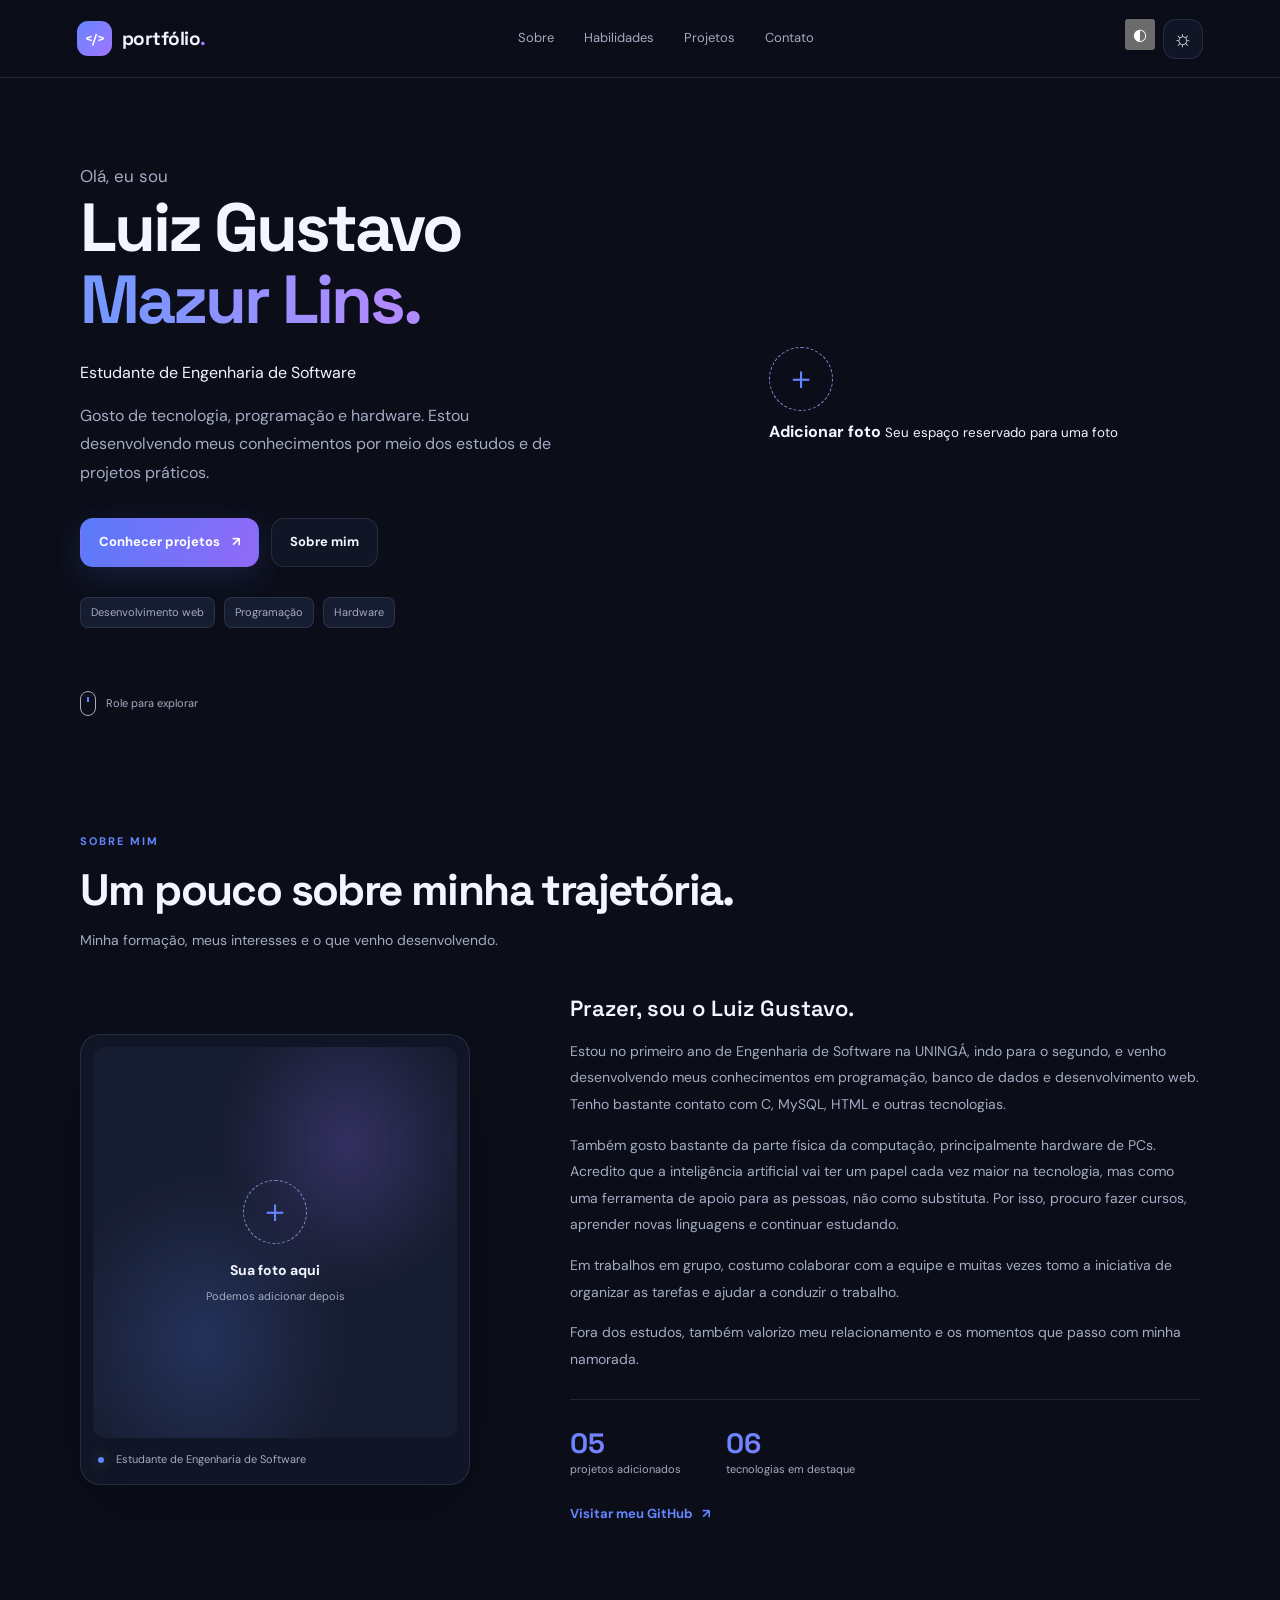
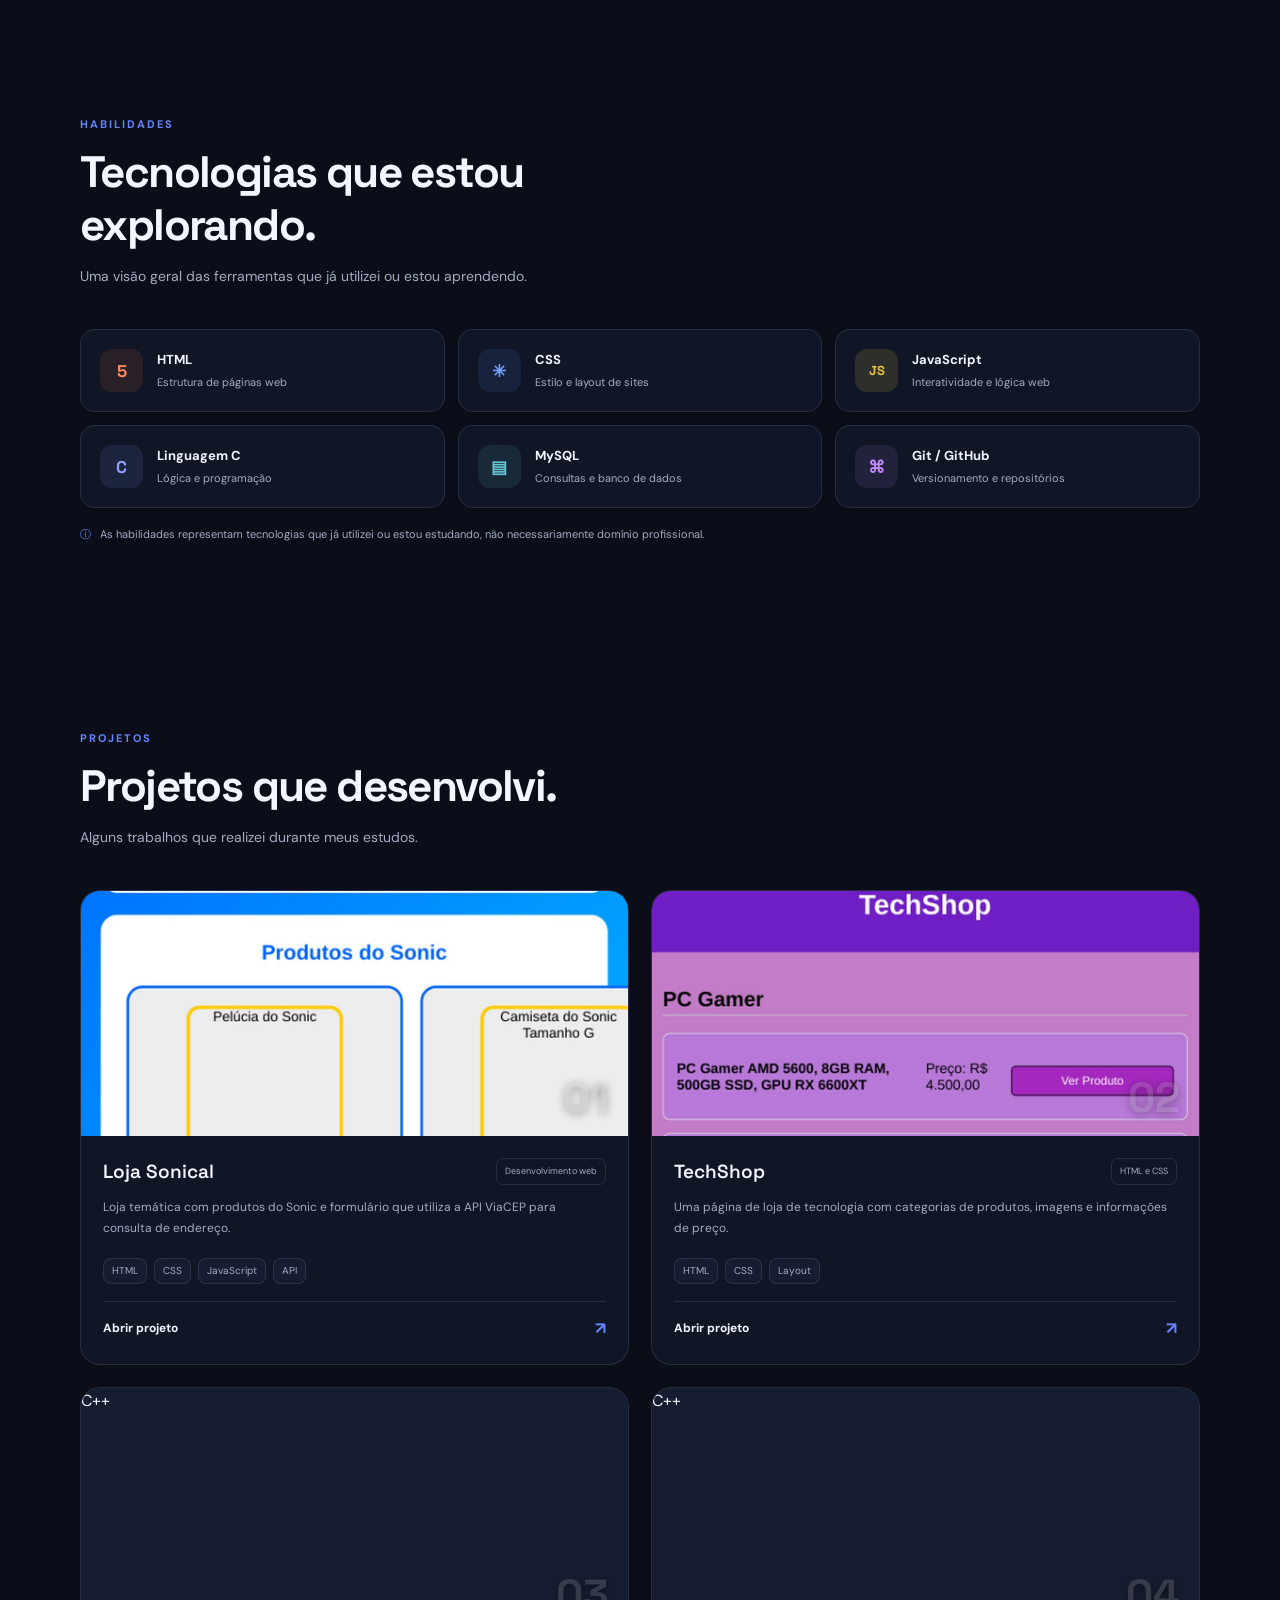
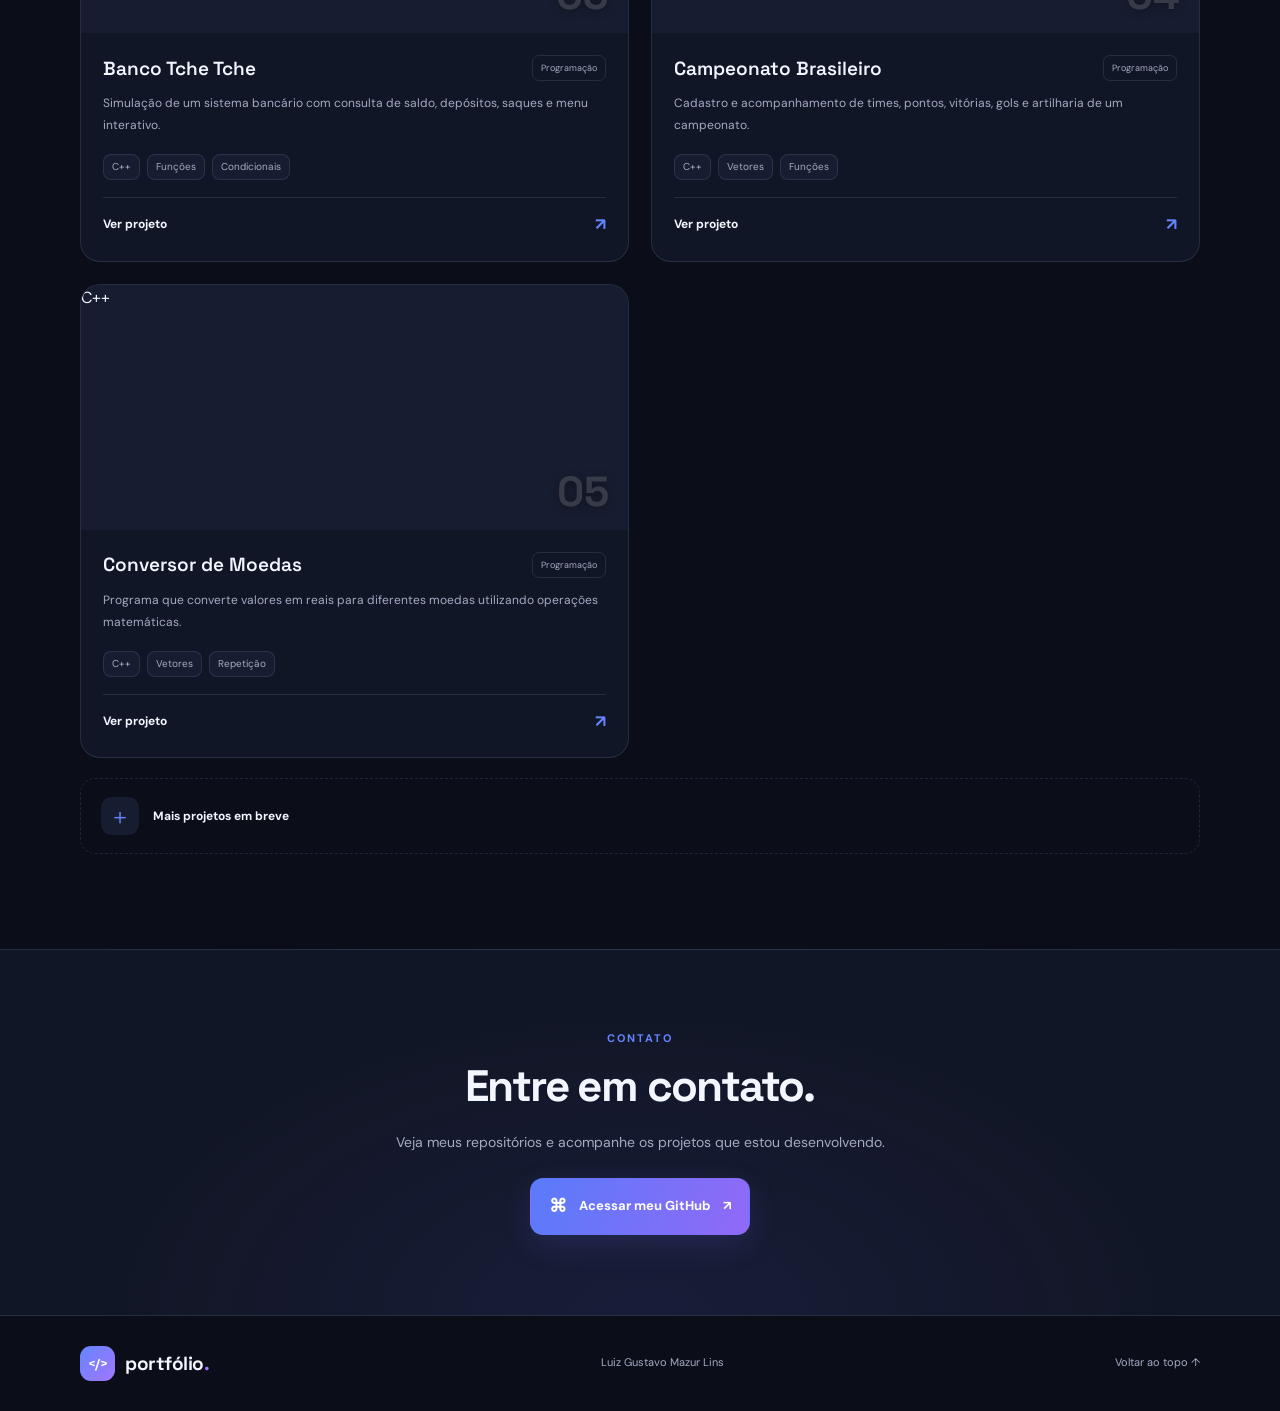
==== commit f3ddac9c: "Update index.html" ====
--- a/index.html
+++ b/index.html
@@ -1,140 +1,489 @@
+
 <!doctype html>
 <html lang="pt-BR" data-theme="dark">
 <head>
   <meta charset="utf-8">
   <meta name="viewport" content="width=device-width, initial-scale=1">
-  <meta name="description" content="Portfólio de estudante de Engenharia de Software, com projetos de desenvolvimento web e programação.">
+  <meta name="description" content="Portfólio de Luiz Gustavo Mazur Lins, estudante de Engenharia de Software, com projetos de desenvolvimento web e programação.">
   <title>Luiz Gustavo Mazur Lins | Portfólio</title>
   <link rel="stylesheet" href="css/style.css">
   <script src="js/script.js" defer></script>
 </head>
 <body>
   <div class="scroll-progress" id="scrollProgress"></div>
+
   <header class="topbar">
     <a class="brand" href="#inicio" aria-label="Voltar ao início">
-      <span class="brand-mark">&lt;/&gt;</span><span>portfólio<span class="brand-dot">.</span></span>
+      <span class="brand-mark">&lt;/&gt;</span>
+      <span>portfólio<span class="brand-dot">.</span></span>
     </a>
+
     <nav class="nav" id="navMenu" aria-label="Navegação principal">
       <a href="#sobre">Sobre</a>
       <a href="#habilidades">Habilidades</a>
       <a href="#projetos">Projetos</a>
       <a href="#contato">Contato</a>
     </nav>
+
     <div class="top-actions">
-      <button class="theme-toggle" id="themeToggle" type="button" aria-label="Alternar tema claro e escuro" title="Alternar tema">
+      <div class="appearance-control">
+        <button class="appearance-toggle" id="appearanceToggle" type="button"
+          aria-label="Personalizar aparência" aria-expanded="false">
+          <span aria-hidden="true">◐</span>
+        </button>
+
+        <div class="appearance-panel" id="appearancePanel" hidden>
+          <h3>Aparência</h3>
+
+          <label for="colorPreset">Tema</label>
+          <select id="colorPreset">
+            <option value="dark">Escuro original</option>
+            <option value="light">Claro original</option>
+            <option value="navy">Azul-marinho</option>
+            <option value="graphite">Grafite</option>
+            <option value="green">Verde</option>
+            <option value="purple">Roxo</option>
+            <option value="custom">Personalizado</option>
+          </select>
+
+          <label for="customBackground">Cor personalizada</label>
+          <input type="color" id="customBackground" value="#111827">
+
+          <button type="button" id="appearanceReset">Restaurar padrão</button>
+        </div>
+      </div>
+
+      <button class="theme-toggle" id="themeToggle" type="button"
+        aria-label="Alternar tema claro e escuro" title="Alternar tema">
         <span id="themeIcon" aria-hidden="true">☼</span>
       </button>
-      <button class="menu-toggle" id="menuToggle" type="button" aria-label="Abrir menu" aria-expanded="false">☰</button>
+
+      <button class="menu-toggle" id="menuToggle" type="button"
+        aria-label="Abrir menu" aria-expanded="false">☰</button>
     </div>
   </header>
 
   <main>
+    <!-- INÍCIO -->
     <section class="hero section-wrap" id="inicio">
       <div class="hero-copy reveal">
-        <div class="eyebrow"><span class="status-dot"></span> EM CONSTANTE APRENDIZADO</div>
-        <p class="hero-kicker">Olá, eu sou Luiz Gustavo</p>
-        <h1>Estudante de <span class="gradient-text">Engenharia de Software.</span></h1>
-        <p class="hero-description">Gosto de tecnologia, programação e hardware. Estou sempre aprendendo e criando projetos para evoluir e me preparar para o mercado de trabalho.</p>
+        <p class="hero-kicker">Olá, eu sou</p>
+
+        <h1>
+          Luiz Gustavo<br>
+          <span class="gradient-text">Mazur Lins.</span>
+        </h1>
+
+        <p class="hero-role">Estudante de Engenharia de Software</p>
+
+        <p class="hero-description">
+          Gosto de tecnologia, programação e hardware. Estou desenvolvendo
+          meus conhecimentos por meio dos estudos e de projetos práticos.
+        </p>
+
         <div class="hero-buttons">
-          <a class="button button-primary" href="#projetos">Conhecer projetos <span aria-hidden="true">↗</span></a>
+          <a class="button button-primary" href="#projetos">
+            Conhecer projetos <span aria-hidden="true">↗</span>
+          </a>
           <a class="button button-secondary" href="#sobre">Sobre mim</a>
         </div>
+
         <div class="hero-tags" aria-label="Áreas de interesse">
-          <span>Desenvolvimento web</span><span>Programação</span><span>Banco de dados</span>
-        </div>
-      </div>
-      <div class="hero-art reveal" aria-label="Ilustração abstrata de código">
-        <div class="orbit orbit-one"></div><div class="orbit orbit-two"></div>
-        <div class="glow glow-blue"></div><div class="glow glow-violet"></div>
-        <div class="code-window">
-          <div class="window-top"><div class="window-dots"><i></i><i></i><i></i></div><span>meu-projeto.js</span><span class="window-menu">•••</span></div>
-          <div class="code-body">
-            <p><span class="line-no">01</span><span class="code-purple">const</span> objetivo = <span class="code-green">"aprender"</span>;</p>
-            <p><span class="line-no">02</span><span class="code-purple">while</span> (continuar) {</p>
-            <p><span class="line-no">03</span>&nbsp;&nbsp; estudar();</p>
-            <p><span class="line-no">04</span>&nbsp;&nbsp; criarProjeto();</p>
-            <p><span class="line-no">05</span>}</p>
-            <p><span class="line-no">06</span><span class="code-muted">// sempre evoluindo</span></p>
-            <div class="cursor"></div>
-          </div>
-        </div>
-        <div class="float-chip chip-one"><span class="chip-icon blue">⌘</span><span><b>Construindo</b><small>um projeto por vez</small></span></div>
-        <div class="float-chip chip-two"><span class="chip-icon violet">✦</span><span><b>Curiosidade</b><small>é parte do processo</small></span></div>
-      </div>
-      <a class="scroll-cue" href="#sobre"><span></span> Role para explorar</a>
-    </section>
-
+          <span>Desenvolvimento web</span>
+          <span>Programação</span>
+          <span>Hardware</span>
+        </div>
+      </div>
+
+      <div class="hero-art reveal">
+        <div class="hero-photo-frame">
+          <div class="hero-photo-placeholder">
+            <span class="avatar-symbol">＋</span>
+            <strong>Adicionar foto</strong>
+            <small>Seu espaço reservado para uma foto</small>
+          </div>
+        </div>
+      </div>
+
+      <a class="scroll-cue" href="#sobre">
+        <span></span> Role para explorar
+      </a>
+    </section>
+
+    <!-- SOBRE MIM -->
     <section class="section-wrap section-block" id="sobre">
-      <div class="section-heading reveal"><p class="eyebrow">01 / SOBRE MIM</p><h2>Aprender fazendo.</h2><p class="section-intro">Um pouco sobre minha trajetória e o que estou desenvolvendo.</p></div>
+      <div class="section-heading reveal">
+        <p class="eyebrow">SOBRE MIM</p>
+        <h2>Um pouco sobre minha trajetória.</h2>
+        <p class="section-intro">
+          Minha formação, meus interesses e o que venho desenvolvendo.
+        </p>
+      </div>
+
       <div class="about-grid">
         <div class="photo-card reveal">
           <div class="photo-placeholder" aria-label="Espaço reservado para adicionar uma foto pessoal">
-            <div class="avatar-symbol">＋</div><strong>Sua foto aqui</strong><span>Podemos adicionar depois</span>
-          </div>
-          <div class="photo-caption"><span class="caption-dot"></span> Estudante de Engenharia de Software</div>
-        </div>
+            <div class="avatar-symbol">＋</div>
+            <strong>Sua foto aqui</strong>
+            <span>Podemos adicionar depois</span>
+          </div>
+
+          <div class="photo-caption">
+            <span class="caption-dot"></span>
+            Estudante de Engenharia de Software
+          </div>
+        </div>
+
         <div class="about-content reveal">
           <h3>Prazer, sou o Luiz Gustavo.</h3>
-          <p>Estou no primeiro ano de Engenharia de Software na UNINGÁ, indo para o segundo, e venho desenvolvendo meus conhecimentos em programação, banco de dados e desenvolvimento web. Tenho bastante contato com C, MySQL, HTML e outras tecnologias.</p>
-          <p>Também gosto bastante da parte física da computação, principalmente hardware de PCs. Acredito que a inteligência artificial vai ter um papel cada vez maior na tecnologia, mas como uma ferramenta de apoio para as pessoas, não como substituta. Por isso, procuro fazer cursos, aprender novas linguagens e continuar estudando para me destacar no mercado de trabalho.</p>
-          <p>Em trabalhos em grupo, costumo colaborar com a equipe e muitas vezes tomo a iniciativa de organizar as tarefas e ajudar a conduzir o trabalho.</p>
+
+          <p>
+            Estou no primeiro ano de Engenharia de Software na UNINGÁ,
+            indo para o segundo, e venho desenvolvendo meus conhecimentos
+            em programação, banco de dados e desenvolvimento web. Tenho
+            bastante contato com C, MySQL, HTML e outras tecnologias.
+          </p>
+
+          <p>
+            Também gosto bastante da parte física da computação,
+            principalmente hardware de PCs. Acredito que a inteligência
+            artificial vai ter um papel cada vez maior na tecnologia,
+            mas como uma ferramenta de apoio para as pessoas, não como
+            substituta. Por isso, procuro fazer cursos, aprender novas
+            linguagens e continuar estudando.
+          </p>
+
+          <p>
+            Em trabalhos em grupo, costumo colaborar com a equipe e muitas
+            vezes tomo a iniciativa de organizar as tarefas e ajudar a
+            conduzir o trabalho.
+          </p>
+
+          <p>
+            Fora dos estudos, também valorizo meu relacionamento e os
+            momentos que passo com minha namorada.
+          </p>
+
           <div class="about-facts">
-            <div><span class="fact-number">02</span><span class="fact-label">projetos adicionados</span></div>
-            <div><span class="fact-number">06</span><span class="fact-label">tecnologias em destaque</span></div>
-          </div>
-          <a class="text-link" href="https://github.com/luizmzr09" target="_blank" rel="noopener noreferrer">Visitar meu GitHub <span>↗</span></a>
-        </div>
-      </div>
-    </section>
-
+            <div>
+              <span class="fact-number">05</span>
+              <span class="fact-label">projetos adicionados</span>
+            </div>
+            <div>
+              <span class="fact-number">06</span>
+              <span class="fact-label">tecnologias em destaque</span>
+            </div>
+          </div>
+
+          <a class="text-link" href="https://github.com/luizmzr09"
+            target="_blank" rel="noopener noreferrer">
+            Visitar meu GitHub <span>↗</span>
+          </a>
+        </div>
+      </div>
+    </section>
+
+    <!-- HABILIDADES -->
     <section class="section-wrap section-block" id="habilidades">
-      <div class="section-heading reveal"><p class="eyebrow">02 / HABILIDADES</p><h2>Tecnologias que estou explorando.</h2><p class="section-intro">Uma visão geral das ferramentas que já utilizei ou estou aprendendo.</p></div>
+      <div class="section-heading reveal">
+        <p class="eyebrow">HABILIDADES</p>
+        <h2>Tecnologias que estou explorando.</h2>
+        <p class="section-intro">
+          Uma visão geral das ferramentas que já utilizei ou estou aprendendo.
+        </p>
+      </div>
+
       <div class="skills-grid">
-        <article class="skill-card reveal"><span class="skill-icon html-icon">5</span><div><h3>HTML</h3><p>Estrutura de páginas web</p></div><span class="skill-arrow">↗</span></article>
-        <article class="skill-card reveal"><span class="skill-icon css-icon">✳</span><div><h3>CSS</h3><p>Estilo e layout de sites</p></div><span class="skill-arrow">↗</span></article>
-        <article class="skill-card reveal"><span class="skill-icon js-icon">JS</span><div><h3>JavaScript</h3><p>Interatividade e lógica web</p></div><span class="skill-arrow">↗</span></article>
-        <article class="skill-card reveal"><span class="skill-icon c-icon">C</span><div><h3>Linguagem C</h3><p>Lógica e programação</p></div><span class="skill-arrow">↗</span></article>
-        <article class="skill-card reveal"><span class="skill-icon sql-icon">▤</span><div><h3>MySQL</h3><p>Consultas e banco de dados</p></div><span class="skill-arrow">↗</span></article>
-        <article class="skill-card reveal"><span class="skill-icon git-icon">⌘</span><div><h3>Git / GitHub</h3><p>Versionamento e repositórios</p></div><span class="skill-arrow">↗</span></article>
-      </div>
-      <p class="skills-note"><span aria-hidden="true">ⓘ</span> As habilidades representam tecnologias que já utilizei ou estou estudando, não necessariamente domínio profissional.</p>
-    </section>
-
+        <article class="skill-card reveal">
+          <span class="skill-icon html-icon">5</span>
+          <div>
+            <h3>HTML</h3>
+            <p>Estrutura de páginas web</p>
+          </div>
+          <span class="skill-arrow">↗</span>
+        </article>
+
+        <article class="skill-card reveal">
+          <span class="skill-icon css-icon">✳</span>
+          <div>
+            <h3>CSS</h3>
+            <p>Estilo e layout de sites</p>
+          </div>
+          <span class="skill-arrow">↗</span>
+        </article>
+
+        <article class="skill-card reveal">
+          <span class="skill-icon js-icon">JS</span>
+          <div>
+            <h3>JavaScript</h3>
+            <p>Interatividade e lógica web</p>
+          </div>
+          <span class="skill-arrow">↗</span>
+        </article>
+
+        <article class="skill-card reveal">
+          <span class="skill-icon c-icon">C</span>
+          <div>
+            <h3>Linguagem C</h3>
+            <p>Lógica e programação</p>
+          </div>
+          <span class="skill-arrow">↗</span>
+        </article>
+
+        <article class="skill-card reveal">
+          <span class="skill-icon sql-icon">▤</span>
+          <div>
+            <h3>MySQL</h3>
+            <p>Consultas e banco de dados</p>
+          </div>
+          <span class="skill-arrow">↗</span>
+        </article>
+
+        <article class="skill-card reveal">
+          <span class="skill-icon git-icon">⌘</span>
+          <div>
+            <h3>Git / GitHub</h3>
+            <p>Versionamento e repositórios</p>
+          </div>
+          <span class="skill-arrow">↗</span>
+        </article>
+      </div>
+
+      <p class="skills-note">
+        <span aria-hidden="true">ⓘ</span>
+        As habilidades representam tecnologias que já utilizei ou estou
+        estudando, não necessariamente domínio profissional.
+      </p>
+    </section>
+
+    <!-- PROJETOS -->
     <section class="section-wrap section-block projects-section" id="projetos">
-      <div class="section-heading reveal"><p class="eyebrow">03 / PROJETOS</p><h2>Feitos para colocar em prática.</h2><p class="section-intro">Clique em um projeto para abrir uma prévia interativa aqui mesmo no portfólio.</p></div>
+      <div class="section-heading reveal">
+        <p class="eyebrow">PROJETOS</p>
+        <h2>Projetos que desenvolvi.</h2>
+        <p class="section-intro">
+          Alguns trabalhos que realizei durante meus estudos.
+        </p>
+      </div>
+
       <div class="projects-grid">
+        <!-- LOJA SONICAL -->
         <article class="project-card reveal">
-          <div class="project-preview"><img src="assets/loja-sonical-card.jpg" alt="Captura da parte principal do site Loja Sonical, com o cabeçalho e os produtos" loading="lazy"><span class="project-number">01</span></div>
-          <div class="project-info"><div class="project-title-row"><h3>Loja Sonical</h3><span class="project-type">Desenvolvimento web</span></div><p>Loja temática com produtos do Sonic e formulário que utiliza a API ViaCEP para consulta de endereço.</p><div class="tech-tags"><span>HTML</span><span>CSS</span><span>JavaScript</span><span>API</span></div><button class="project-open" type="button" data-project="sonical">Abrir projeto <span>↗</span></button></div>
-        </article>
+          <div class="project-preview">
+            <img src="assets/loja-sonical-card.jpg"
+              alt="Captura da parte principal do site Loja Sonical, com o cabeçalho e os produtos"
+              loading="lazy">
+            <span class="project-number">01</span>
+          </div>
+
+          <div class="project-info">
+            <div class="project-title-row">
+              <h3>Loja Sonical</h3>
+              <span class="project-type">Desenvolvimento web</span>
+            </div>
+
+            <p>
+              Loja temática com produtos do Sonic e formulário que utiliza
+              a API ViaCEP para consulta de endereço.
+            </p>
+
+            <div class="tech-tags">
+              <span>HTML</span>
+              <span>CSS</span>
+              <span>JavaScript</span>
+              <span>API</span>
+            </div>
+
+            <button class="project-open" type="button" data-project="sonical">
+              Abrir projeto <span>↗</span>
+            </button>
+          </div>
+        </article>
+
+        <!-- TECHSHOP -->
         <article class="project-card reveal">
-          <div class="project-preview"><img src="assets/techshop-card.jpg" alt="Captura da parte principal do site TechShop, com a lista de PCs gamer" loading="lazy"><span class="project-number">02</span></div>
-          <div class="project-info"><div class="project-title-row"><h3>TechShop</h3><span class="project-type">HTML e CSS</span></div><p>Uma página de loja de tecnologia com categorias de produtos, imagens e informações de preço.</p><div class="tech-tags"><span>HTML</span><span>CSS</span><span>Layout</span></div><button class="project-open" type="button" data-project="techshop">Abrir projeto <span>↗</span></button></div>
-        </article>
-      </div>
-      <div class="more-projects reveal"><span class="more-icon">＋</span><p><strong>Mais projetos em breve</strong><br><span>Esta seção pode crescer conforme você desenvolver novos trabalhos.</span></p></div>
-    </section>
-
+          <div class="project-preview">
+            <img src="assets/techshop-card.jpg"
+              alt="Captura da parte principal do site TechShop, com a lista de PCs gamer"
+              loading="lazy">
+            <span class="project-number">02</span>
+          </div>
+
+          <div class="project-info">
+            <div class="project-title-row">
+              <h3>TechShop</h3>
+              <span class="project-type">HTML e CSS</span>
+            </div>
+
+            <p>
+              Uma página de loja de tecnologia com categorias de produtos,
+              imagens e informações de preço.
+            </p>
+
+            <div class="tech-tags">
+              <span>HTML</span>
+              <span>CSS</span>
+              <span>Layout</span>
+            </div>
+
+            <button class="project-open" type="button" data-project="techshop">
+              Abrir projeto <span>↗</span>
+            </button>
+          </div>
+        </article>
+
+        <!-- BANCO TCHE TCHE -->
+        <article class="project-card reveal">
+          <div class="project-preview code-project-preview">
+            <span class="project-code-icon">C++</span>
+            <span class="project-number">03</span>
+          </div>
+
+          <div class="project-info">
+            <div class="project-title-row">
+              <h3>Banco Tche Tche</h3>
+              <span class="project-type">Programação</span>
+            </div>
+
+            <p>
+              Simulação de um sistema bancário com consulta de saldo,
+              depósitos, saques e menu interativo.
+            </p>
+
+            <div class="tech-tags">
+              <span>C++</span>
+              <span>Funções</span>
+              <span>Condicionais</span>
+            </div>
+
+            <a class="project-open" href="projetos/c/banco.html">
+              Ver projeto <span>↗</span>
+            </a>
+          </div>
+        </article>
+
+        <!-- CAMPEONATO -->
+        <article class="project-card reveal">
+          <div class="project-preview code-project-preview">
+            <span class="project-code-icon">C++</span>
+            <span class="project-number">04</span>
+          </div>
+
+          <div class="project-info">
+            <div class="project-title-row">
+              <h3>Campeonato Brasileiro</h3>
+              <span class="project-type">Programação</span>
+            </div>
+
+            <p>
+              Cadastro e acompanhamento de times, pontos, vitórias,
+              gols e artilharia de um campeonato.
+            </p>
+
+            <div class="tech-tags">
+              <span>C++</span>
+              <span>Vetores</span>
+              <span>Funções</span>
+            </div>
+
+            <a class="project-open" href="projetos/c/campeonato.html">
+              Ver projeto <span>↗</span>
+            </a>
+          </div>
+        </article>
+
+        <!-- CONVERSOR -->
+        <article class="project-card reveal">
+          <div class="project-preview code-project-preview">
+            <span class="project-code-icon">C++</span>
+            <span class="project-number">05</span>
+          </div>
+
+          <div class="project-info">
+            <div class="project-title-row">
+              <h3>Conversor de Moedas</h3>
+              <span class="project-type">Programação</span>
+            </div>
+
+            <p>
+              Programa que converte valores em reais para diferentes
+              moedas utilizando operações matemáticas.
+            </p>
+
+            <div class="tech-tags">
+              <span>C++</span>
+              <span>Vetores</span>
+              <span>Repetição</span>
+            </div>
+
+            <a class="project-open" href="projetos/c/conversor.html">
+              Ver projeto <span>↗</span>
+            </a>
+          </div>
+        </article>
+      </div>
+
+      <div class="more-projects reveal">
+        <span class="more-icon">＋</span>
+        <p><strong>Mais projetos em breve</strong></p>
+      </div>
+    </section>
+
+    <!-- CONTATO -->
     <section class="contact-section" id="contato">
       <div class="section-wrap contact-inner reveal">
-        <p class="eyebrow">04 / CONTATO</p><h2>Vamos acompanhar essa evolução?</h2><p>Veja meus repositórios e acompanhe os projetos que estou desenvolvendo.</p>
-        <a class="button button-primary github-button" href="https://github.com/luizmzr09" target="_blank" rel="noopener noreferrer"><span class="github-mark">⌘</span> Acessar meu GitHub <span>↗</span></a>
+        <p class="eyebrow">CONTATO</p>
+        <h2>Entre em contato.</h2>
+        <p>
+          Veja meus repositórios e acompanhe os projetos que estou desenvolvendo.
+        </p>
+
+        <a class="button button-primary github-button"
+          href="https://github.com/luizmzr09"
+          target="_blank" rel="noopener noreferrer">
+          <span class="github-mark">⌘</span>
+          Acessar meu GitHub <span>↗</span>
+        </a>
       </div>
     </section>
   </main>
 
   <footer class="footer">
-    <a class="brand" href="#inicio"><span class="brand-mark">&lt;/&gt;</span><span>portfólio<span class="brand-dot">.</span></span></a>
-    <p>Feito durante minha jornada de aprendizado <span aria-hidden="true">✦</span></p>
+    <a class="brand" href="#inicio">
+      <span class="brand-mark">&lt;/&gt;</span>
+      <span>portfólio<span class="brand-dot">.</span></span>
+    </a>
+
+    <p>Luiz Gustavo Mazur Lins</p>
+
     <a href="#inicio" class="back-top">Voltar ao topo ↑</a>
   </footer>
 
+  <!-- MODAL DOS PROJETOS WEB: IDs preservados para o JavaScript -->
   <div class="modal" id="projectModal" aria-hidden="true">
     <div class="modal-backdrop" data-close-modal></div>
-    <section class="modal-panel" role="dialog" aria-modal="true" aria-labelledby="modalTitle">
-      <div class="modal-header"><div><span class="modal-eyebrow">PRÉVIA INTERATIVA</span><h2 id="modalTitle">Projeto</h2></div><button class="modal-close" id="modalClose" type="button" aria-label="Fechar prévia">×</button></div>
-      <iframe id="projectFrame" title="Prévia interativa do projeto" src="about:blank" loading="lazy"></iframe>
-      <div class="modal-footer"><span>O projeto está sendo exibido dentro do portfólio.</span><button class="button button-secondary" id="modalCloseBottom" type="button">Fechar janela</button></div>
+
+    <section class="modal-panel" role="dialog" aria-modal="true"
+      aria-labelledby="modalTitle">
+
+      <div class="modal-header">
+        <div>
+          <span class="modal-eyebrow">PRÉVIA INTERATIVA</span>
+          <h2 id="modalTitle">Projeto</h2>
+        </div>
+
+        <button class="modal-close" id="modalClose" type="button"
+          aria-label="Fechar prévia">×</button>
+      </div>
+
+      <iframe id="projectFrame" title="Prévia interativa do projeto"
+        src="about:blank" loading="lazy"></iframe>
+
+      <div class="modal-footer">
+        <span>O projeto está sendo exibido dentro do portfólio.</span>
+        <button class="button button-secondary" id="modalCloseBottom"
+          type="button">Fechar janela</button>
+      </div>
     </section>
   </div>
 </body>
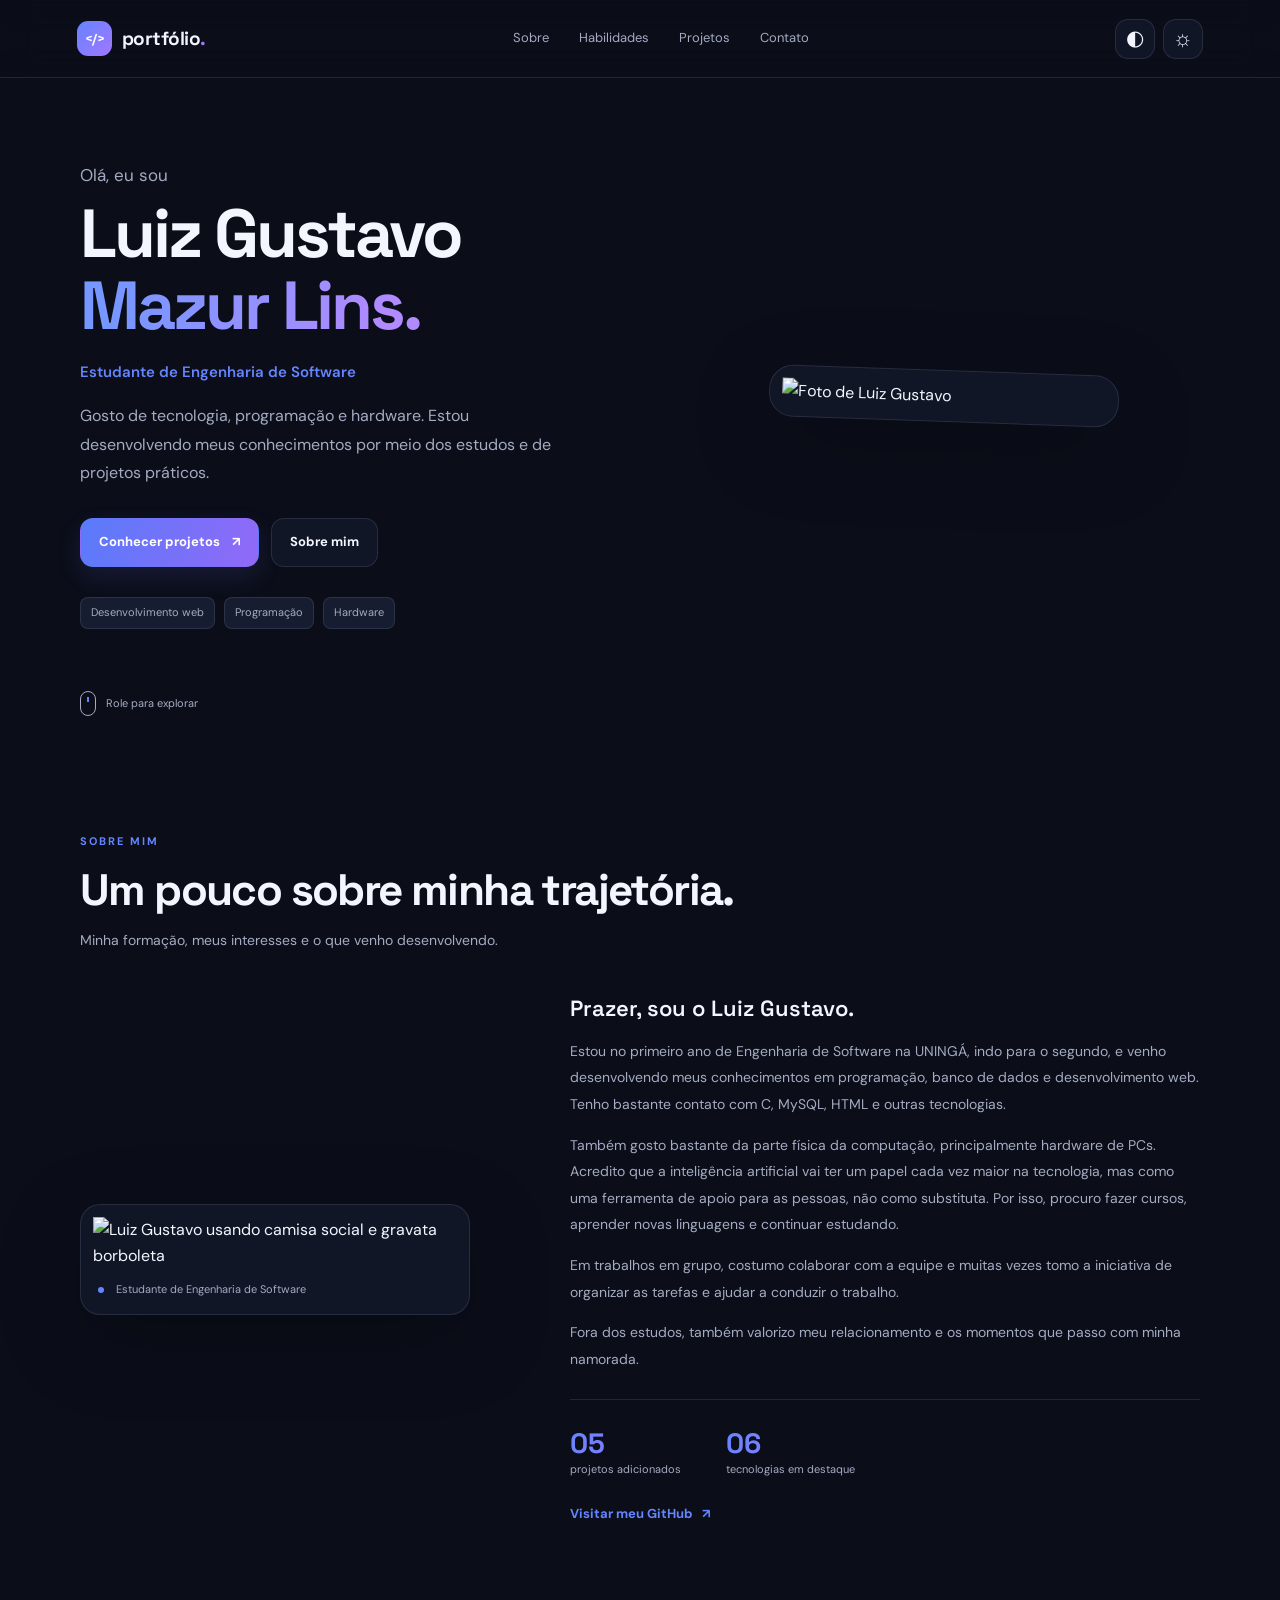
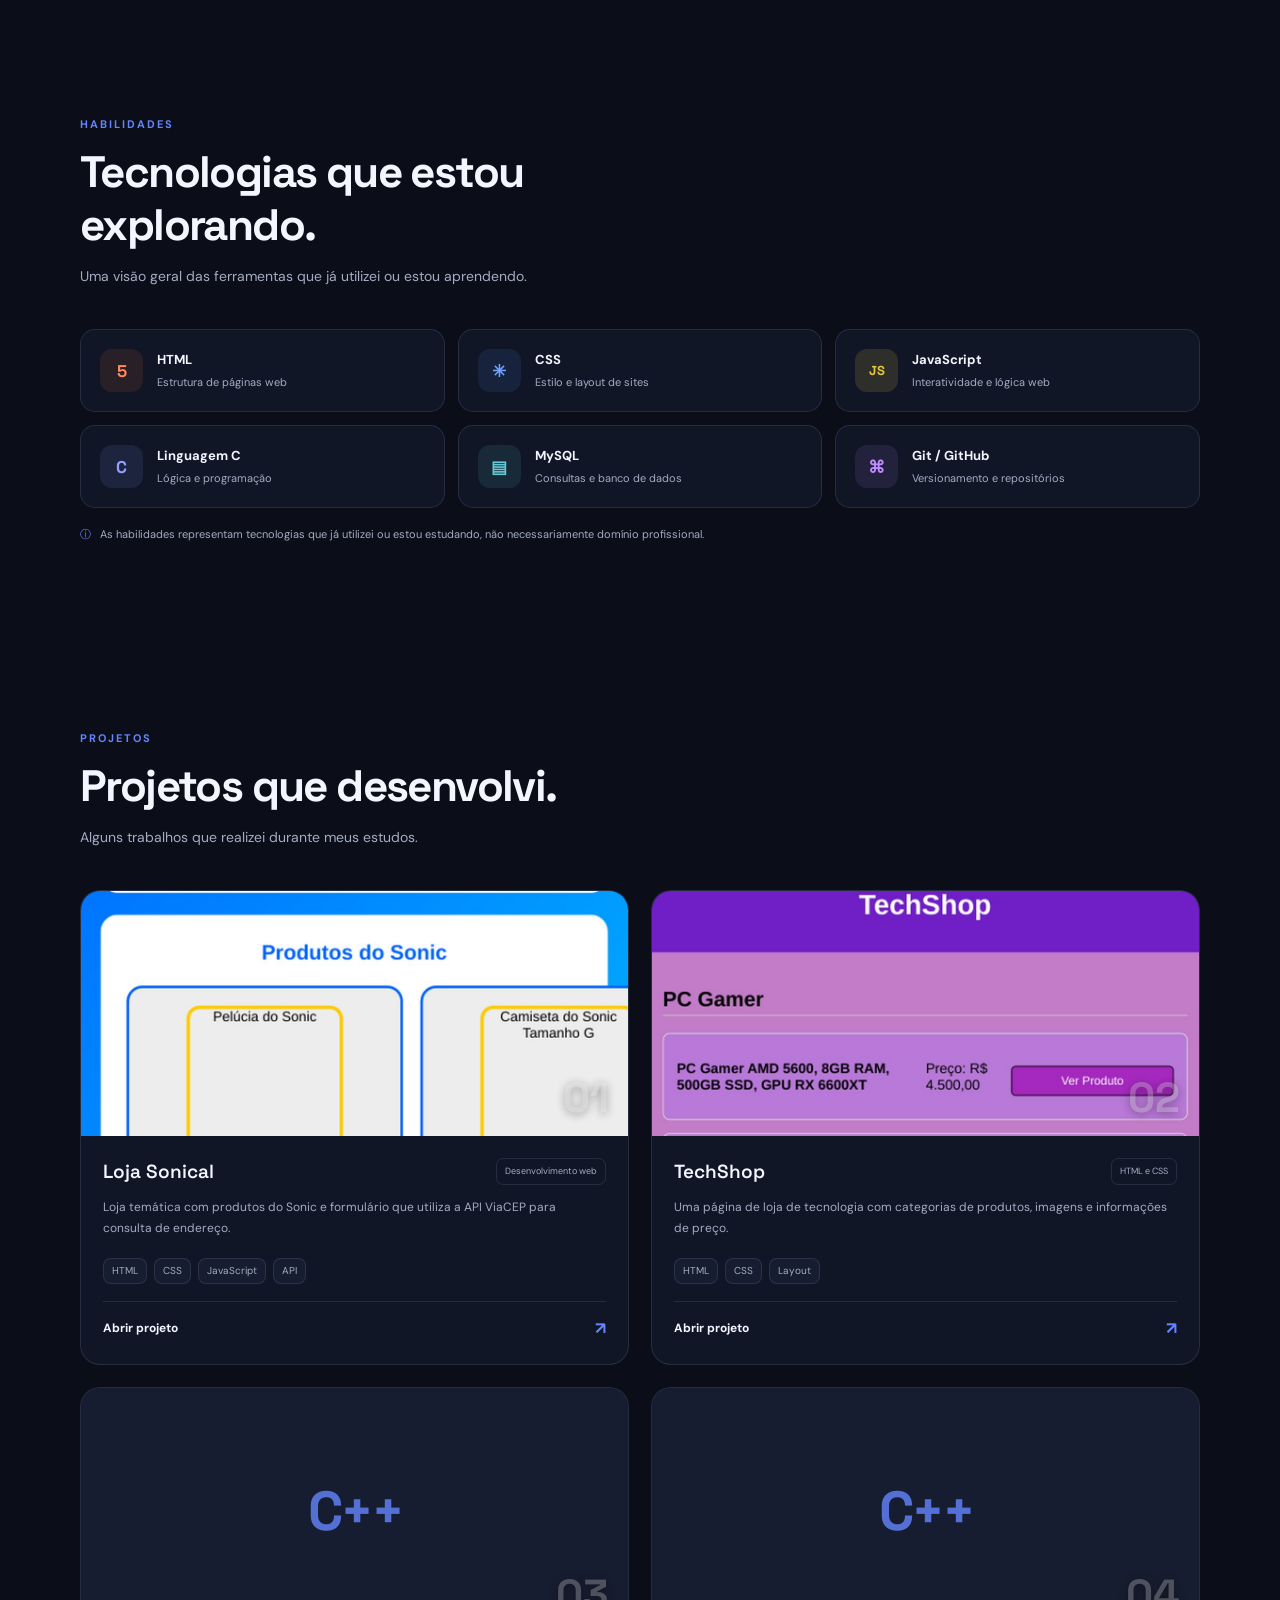
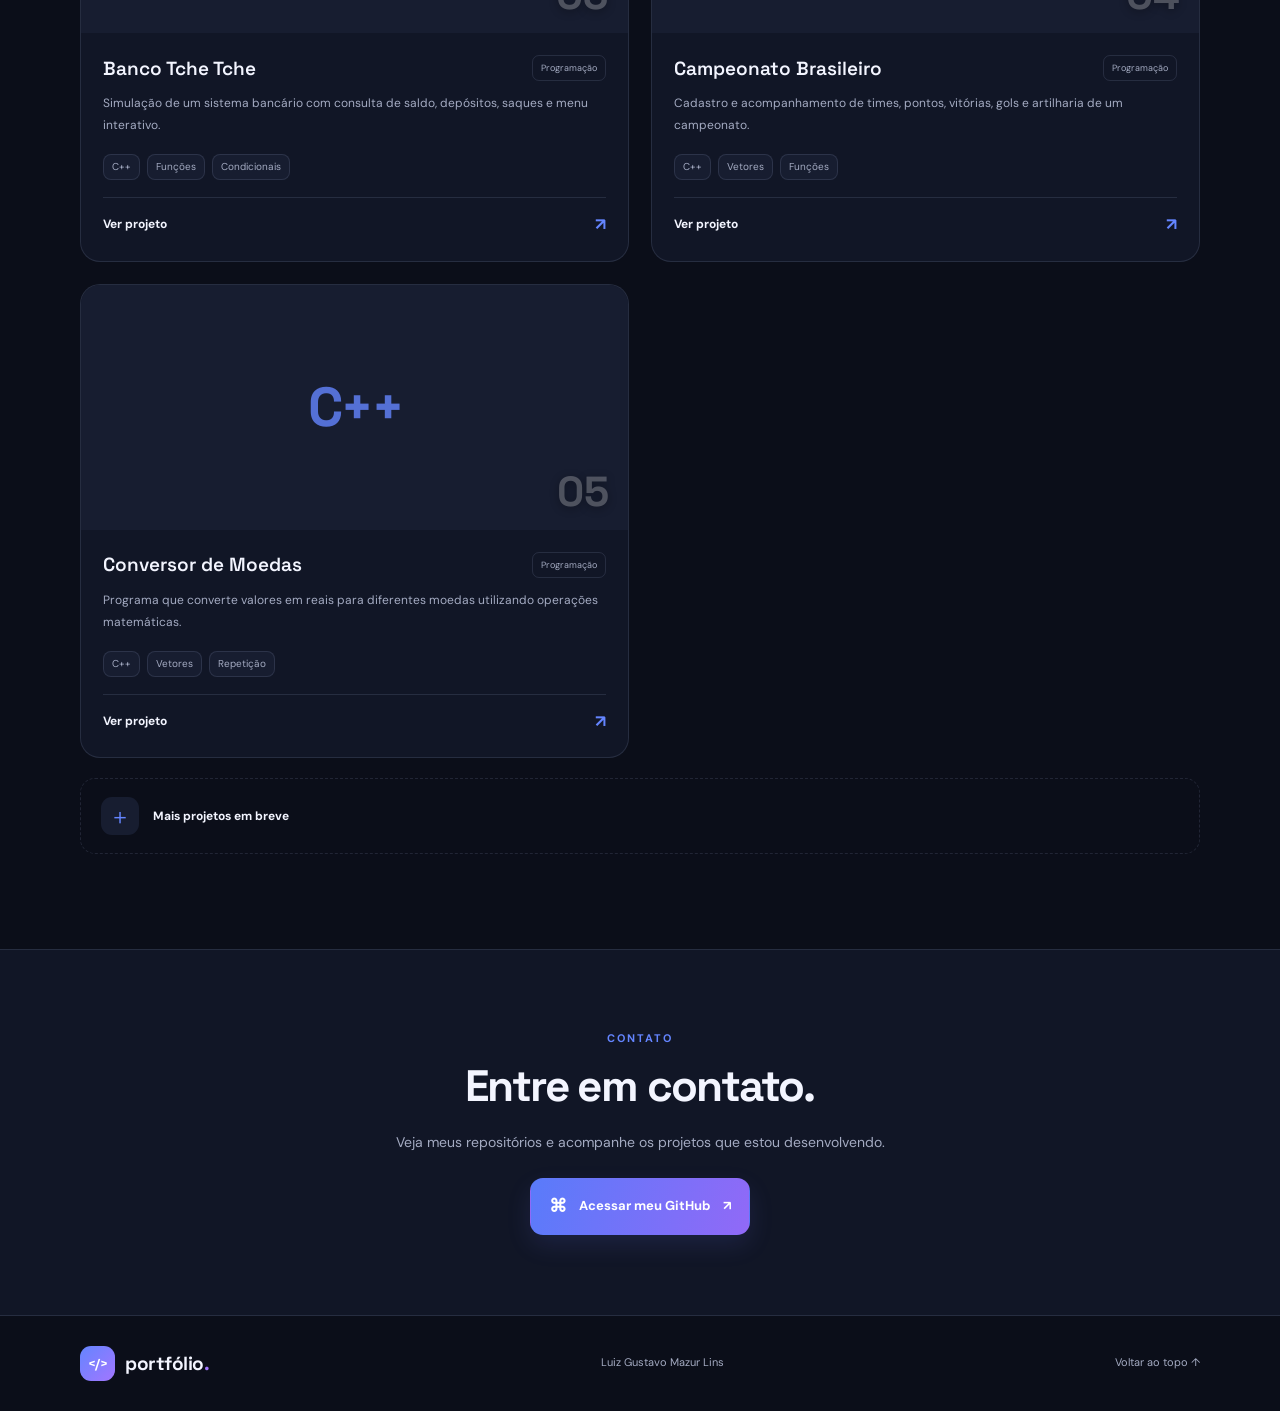
==== commit 433566d5: "Update index.html" ====
--- a/index.html
+++ b/index.html
@@ -97,11 +97,7 @@
 
       <div class="hero-art reveal">
         <div class="hero-photo-frame">
-          <div class="hero-photo-placeholder">
-            <span class="avatar-symbol">＋</span>
-            <strong>Adicionar foto</strong>
-            <small>Seu espaço reservado para uma foto</small>
-          </div>
+          <img class="hero-profile-photo" src="assets/foto-perfil.jpeg" alt="Foto de Luiz Gustavo" loading="eager">
         </div>
       </div>
 
@@ -122,11 +118,7 @@
 
       <div class="about-grid">
         <div class="photo-card reveal">
-          <div class="photo-placeholder" aria-label="Espaço reservado para adicionar uma foto pessoal">
-            <div class="avatar-symbol">＋</div>
-            <strong>Sua foto aqui</strong>
-            <span>Podemos adicionar depois</span>
-          </div>
+          <img class="about-profile-photo" src="assets/foto-perfil.jpeg" alt="Luiz Gustavo usando camisa social e gravata borboleta" loading="lazy">
 
           <div class="photo-caption">
             <span class="caption-dot"></span>
--- a/css/style.css
+++ b/css/style.css
@@ -1,4 +1,1308 @@
+
 @import url('https://fonts.googleapis.com/css2?family=DM+Sans:wght@400;500;600;700&family=Space+Grotesk:wght@400;500;600;700&display=swap');
-:root{color-scheme:dark;--bg:#0b0e19;--surface:#111626;--surface2:#171d30;--text:#f3f5ff;--muted:#a4abc2;--line:rgba(163,174,216,.15);--blue:#6485ff;--violet:#a276ff;--soft:#1b2440;--shadow:0 24px 80px rgba(0,0,0,.25);--header:rgba(11,14,25,.82)}
-html[data-theme="light"]{color-scheme:light;--bg:#f7f8fd;--surface:#fff;--surface2:#f0f2fa;--text:#171a2b;--muted:#646b83;--line:rgba(56,66,110,.15);--soft:#e8ecff;--shadow:0 24px 80px rgba(44,51,92,.12);--header:rgba(247,248,253,.85)}
-*{box-sizing:border-box}html{scroll-behavior:smooth;scroll-padding-top:95px}body{margin:0;background:var(--bg);color:var(--text);font-family:'DM Sans',Arial,sans-serif;line-height:1.6;overflow-x:hidden;transition:background .3s,color .3s}a{color:inherit;text-decoration:none}button{font:inherit}.scroll-progress{position:fixed;z-index:1000;left:0;top:0;height:3px;width:0;background:linear-gradient(90deg,var(--blue),var(--violet))}.topbar{height:78px;display:flex;align-items:center;justify-content:space-between;padding:0 max(6vw,24px);position:sticky;top:0;z-index:50;background:var(--header);backdrop-filter:blur(18px);border-bottom:1px solid var(--line)}.brand{display:inline-flex;align-items:center;gap:10px;font:700 19px 'Space Grotesk',sans-serif;letter-spacing:-.5px}.brand-mark{display:grid;place-items:center;width:35px;height:35px;border-radius:11px;background:linear-gradient(135deg,var(--blue),var(--violet));color:white;font-size:13px}.brand-dot{color:var(--violet)}.nav{display:flex;gap:30px}.nav a{font-size:13px;color:var(--muted);transition:color .2s}.nav a:hover,.nav a.active{color:var(--text)}.top-actions{display:flex;gap:8px}.theme-toggle,.menu-toggle{height:40px;width:40px;border-radius:13px;border:1px solid var(--line);background:var(--surface);color:var(--text);cursor:pointer;transition:transform .2s,border-color .2s}.theme-toggle:hover,.menu-toggle:hover{transform:translateY(-2px);border-color:var(--blue)}.theme-toggle{font-size:22px}.menu-toggle{display:none}.section-wrap{width:min(1120px,88%);margin:auto}.hero{min-height:660px;display:grid;grid-template-columns:1.05fr .95fr;align-items:center;gap:40px;padding-top:60px;padding-bottom:85px;position:relative}.eyebrow{font-size:11px;font-weight:700;letter-spacing:2px;color:var(--blue);margin:0 0 20px}.status-dot,.caption-dot{display:inline-block;width:7px;height:7px;border-radius:50%;background:#72dfa8;margin-right:9px;box-shadow:0 0 14px #72dfa866}.hero-kicker{color:var(--muted);font-size:17px;margin:0 0 2px}.hero h1{font:700 clamp(42px,5.5vw,68px)/1.06 'Space Grotesk',sans-serif;letter-spacing:-3px;margin:0 0 24px;max-width:650px}.gradient-text{background:linear-gradient(100deg,#7597ff 10%,#b18aff 90%);color:transparent;background-clip:text}.hero-description{font-size:16px;color:var(--muted);max-width:500px;line-height:1.8}.hero-buttons{display:flex;gap:12px;flex-wrap:wrap;margin-top:30px}.button{display:inline-flex;align-items:center;justify-content:center;gap:12px;border-radius:13px;padding:13px 18px;font-size:13px;font-weight:700;border:1px solid transparent;cursor:pointer;transition:transform .22s,box-shadow .22s,border-color .22s}.button:hover{transform:translateY(-3px)}.button-primary{color:#fff;background:linear-gradient(110deg,#597bfa,#9169f7);box-shadow:0 10px 30px #6c75ff26}.button-primary:hover{box-shadow:0 14px 35px #6c75ff48}.button-secondary{color:var(--text);background:var(--surface);border-color:var(--line)}.button-secondary:hover{border-color:var(--blue)}.hero-tags{display:flex;gap:9px;flex-wrap:wrap;margin-top:30px}.hero-tags span,.tech-tags span{font-size:11px;color:var(--muted);background:var(--surface2);border:1px solid var(--line);padding:6px 10px;border-radius:8px}.hero-art{min-height:420px;display:grid;place-items:center;position:relative;isolation:isolate}.glow{position:absolute;width:210px;height:210px;border-radius:50%;filter:blur(70px);opacity:.27;z-index:-1;animation:float 7s ease-in-out infinite}.glow-blue{background:#3f6cff;left:10%;top:20%}.glow-violet{background:#a24fff;right:5%;bottom:10%;animation-delay:-3s}.orbit{position:absolute;border:1px solid var(--line);border-radius:50%;transform:rotate(-25deg)}.orbit-one{width:390px;height:260px}.orbit-two{width:300px;height:390px;transform:rotate(48deg)}.code-window{width:min(410px,95%);position:relative;z-index:2;border:1px solid #6876a744;background:color-mix(in srgb,var(--surface) 91%,transparent);border-radius:18px;box-shadow:var(--shadow);overflow:hidden;transform:rotate(-2deg);animation:float 6s ease-in-out infinite}.window-top{height:46px;display:flex;align-items:center;gap:14px;padding:0 16px;border-bottom:1px solid var(--line);color:var(--muted);font-size:11px}.window-dots,.mini-dots{display:flex;gap:5px}.window-dots i,.mini-dots i{width:7px;height:7px;border-radius:50%;background:#ff7d8b}.window-dots i:nth-child(2),.mini-dots i:nth-child(2){background:#f4c76a}.window-dots i:nth-child(3),.mini-dots i:nth-child(3){background:#6dd9a5}.window-menu{margin-left:auto}.code-body{padding:25px 16px 27px;font:12px/2 'Space Grotesk',monospace;white-space:nowrap}.code-body p{margin:0}.line-no{display:inline-block;width:32px;color:#68718a}.code-purple{color:#b49aff}.code-green{color:#7ce0b1}.code-muted{color:#78829d}.cursor{width:7px;height:14px;background:var(--violet);display:inline-block;vertical-align:middle;animation:blink 1s steps(2,start) infinite}.float-chip{position:absolute;z-index:3;display:flex;align-items:center;gap:10px;padding:12px 14px;border:1px solid var(--line);background:var(--surface);border-radius:13px;box-shadow:var(--shadow);animation:float 5s ease-in-out infinite}.float-chip b,.float-chip small{display:block}.float-chip b{font-size:11px}.float-chip small{font-size:10px;color:var(--muted)}.chip-one{top:55px;right:-2px}.chip-two{bottom:55px;left:-5px;animation-delay:-2s}.chip-icon{display:grid;place-items:center;width:34px;height:34px;border-radius:10px;font-size:17px}.chip-icon.blue{background:#6485ff20;color:#7995ff}.chip-icon.violet{background:#a276ff20;color:#b99aff}.scroll-cue{position:absolute;bottom:22px;left:0;display:flex;align-items:center;gap:10px;color:var(--muted);font-size:11px}.scroll-cue span{height:25px;width:16px;border:1px solid var(--muted);border-radius:10px;position:relative}.scroll-cue span:after{content:"";position:absolute;top:5px;left:6px;width:2px;height:5px;background:var(--blue);animation:scrollDot 1.4s infinite}.section-block{padding-top:95px;padding-bottom:95px}.section-heading{max-width:670px;margin-bottom:42px}.section-heading .eyebrow{margin-bottom:13px}.section-heading h2,.contact-inner h2{font:700 clamp(30px,4vw,44px)/1.2 'Space Grotesk',sans-serif;letter-spacing:-1.6px;margin:0 0 13px}.section-intro{color:var(--muted);margin:0;font-size:14px}.about-grid{display:grid;grid-template-columns:.8fr 1.2fr;gap:70px;align-items:center}.photo-card{padding:12px;border:1px solid var(--line);background:var(--surface);border-radius:20px;max-width:390px;box-shadow:var(--shadow)}.photo-placeholder{aspect-ratio:4/4.3;border-radius:13px;background:radial-gradient(ellipse at 70% 25%,#8569f540,transparent 35%),radial-gradient(ellipse at 30% 75%,#5480ff35,transparent 40%),var(--surface2);display:flex;flex-direction:column;align-items:center;justify-content:center;gap:7px;color:var(--muted)}.avatar-symbol{display:grid;place-items:center;width:64px;height:64px;border:1px dashed #8492d8;border-radius:50%;font-size:32px;color:var(--blue);margin-bottom:8px}.photo-placeholder strong{color:var(--text);font-size:14px}.photo-placeholder span{font-size:11px}.photo-caption{padding:13px 5px 3px;font-size:11px;color:var(--muted)}.caption-dot{background:var(--blue);width:6px;height:6px}.about-content h3{font:600 22px 'Space Grotesk',sans-serif;margin:0 0 16px}.about-content p{color:var(--muted);font-size:14px;line-height:1.9}.about-facts{display:flex;gap:45px;border-top:1px solid var(--line);padding-top:25px;margin-top:27px}.about-facts>div{display:flex;flex-direction:column}.fact-number{font:700 28px 'Space Grotesk',sans-serif;background:linear-gradient(120deg,var(--blue),var(--violet));color:transparent;background-clip:text}.fact-label{font-size:11px;color:var(--muted)}.text-link{display:inline-flex;gap:9px;align-items:center;color:var(--blue);font-weight:700;font-size:13px;margin-top:25px}.text-link span{transition:transform .2s}.text-link:hover span{transform:translate(3px,-3px)}.skills-grid{display:grid;grid-template-columns:repeat(3,1fr);gap:13px}.skill-card{display:flex;align-items:center;gap:14px;padding:19px;border:1px solid var(--line);border-radius:15px;background:var(--surface);transition:transform .25s,border-color .25s,background .25s}.skill-card:hover{transform:translateY(-4px);border-color:#7587ff80;background:var(--surface2)}.skill-icon{width:43px;height:43px;display:grid;place-items:center;border-radius:12px;font:700 17px 'Space Grotesk',sans-serif;flex-shrink:0}.html-icon{background:#ff77351a;color:#ff895a}.css-icon{background:#528bff1a;color:#72a2ff}.js-icon{background:#f4d64b20;color:#e9c93b;font-size:13px}.c-icon{background:#7f8ffb1c;color:#929fff}.sql-icon{background:#5bc9d91a;color:#64c8d5}.git-icon{background:#c08aff1a;color:#c08aff}.skill-card h3{font-size:13px;margin:0 0 3px}.skill-card p{font-size:11px;color:var(--muted);margin:0}.skill-arrow{margin-left:auto;color:var(--muted);opacity:0;transition:opacity .2s,transform .2s}.skill-card:hover .skill-arrow{opacity:1;transform:translate(2px,-2px)}.skills-note{color:var(--muted);font-size:11px;margin-top:18px}.skills-note span{color:var(--blue);margin-right:6px}.projects-section{padding-top:80px}.projects-grid{display:grid;grid-template-columns:repeat(2,1fr);gap:22px}.project-card{border:1px solid var(--line);border-radius:20px;overflow:hidden;background:var(--surface);transition:transform .25s,border-color .25s,box-shadow .25s}.project-card:hover{transform:translateY(-5px);border-color:#7485ff66;box-shadow:var(--shadow)}.project-preview{height:245px;position:relative;overflow:hidden;background:var(--surface2)}.project-preview>img{display:block;width:100%;height:100%;object-fit:cover;object-position:center}.project-preview .project-number{z-index:1;text-shadow:0 2px 10px #0005}.preview-top{height:36px;background:#10172a26;display:flex;align-items:center;gap:11px;padding:0 15px;color:#ffffffc9;font-size:10px}.preview-top>span:last-child{margin-left:auto}.mini-dots i{width:6px;height:6px}.sonic-preview-content,.tech-preview-content{padding:24px 30px;color:white;position:relative;z-index:1}.preview-label{font-size:8px;letter-spacing:2px;color:#ffffffb5;font-weight:700}.sonic-preview-content h3,.tech-preview-content h3{font:700 32px 'Space Grotesk',sans-serif;letter-spacing:1px;margin:2px 0}.sonic-preview-content p,.tech-preview-content p{font-size:11px;color:#ffffffc9;margin:0}.preview-products{display:flex;gap:12px;margin:14px 0 10px}.preview-products span{display:grid;place-items:center;width:34px;height:34px;border-radius:10px;background:#ffffff24;font-size:19px}.preview-search{width:190px;background:#fff;color:#4a5d8a;border-radius:7px;padding:8px 10px;font-size:9px}.preview-search b{float:right;color:#1469e9}.tech-preview-content h3 span{color:#8e9eff}.tech-product-art{height:92px;display:flex;align-items:end;justify-content:center;gap:16px;margin-top:3px}.monitor-art{width:105px;height:61px;border:5px solid #8a9bc7;border-bottom-width:9px;border-radius:5px;background:linear-gradient(130deg,#3c6bcb,#b28cff);position:relative}.monitor-art:after{content:"";position:absolute;bottom:-18px;left:40px;width:17px;height:10px;background:#8a9bc7}.tower-art{height:76px;width:42px;border:3px solid #7788bd;border-radius:6px;background:linear-gradient(160deg,#252e53,#11162c);position:relative}.tower-art:after{content:"";position:absolute;top:14px;left:10px;width:16px;height:16px;border:2px solid #a17cff;border-radius:50%;box-shadow:0 0 14px #a17cff}.preview-price{margin-top:12px;font-size:10px;color:#bfc9ff}.project-number{position:absolute;right:19px;bottom:12px;font:700 42px 'Space Grotesk',sans-serif;color:#ffffff27}.project-info{padding:22px}.project-title-row{display:flex;align-items:center;justify-content:space-between;gap:12px}.project-title-row h3{font:600 19px 'Space Grotesk',sans-serif;margin:0}.project-type{font-size:9px;color:var(--muted);padding:5px 8px;border:1px solid var(--line);border-radius:7px;white-space:nowrap}.project-info>p{color:var(--muted);font-size:12px;line-height:1.8;min-height:44px}.tech-tags{display:flex;flex-wrap:wrap;gap:7px;margin:17px 0}.tech-tags span{font-size:10px;padding:4px 8px}.project-open{display:flex;align-items:center;justify-content:space-between;width:100%;padding:13px 0 0;margin-top:12px;background:transparent;border:0;border-top:1px solid var(--line);color:var(--text);font-weight:700;font-size:12px;cursor:pointer}.project-open span{color:var(--blue);font-size:17px;transition:transform .2s}.project-open:hover span{transform:translate(3px,-3px)}.more-projects{display:flex;align-items:center;gap:14px;padding:18px 20px;margin-top:20px;border:1px dashed var(--line);border-radius:15px}.more-icon{display:grid;place-items:center;width:38px;height:38px;border-radius:11px;background:var(--surface2);font-size:22px;color:var(--blue)}.more-projects p{margin:0;font-size:12px}.more-projects p span{color:var(--muted);font-size:11px}.contact-section{padding:80px 0;background:radial-gradient(ellipse at 50% 100%,#6d64ff16,transparent 60%),var(--surface);border-top:1px solid var(--line);border-bottom:1px solid var(--line);text-align:center}.contact-inner{display:flex;align-items:center;flex-direction:column}.contact-inner .eyebrow{margin-bottom:12px}.contact-inner h2{max-width:650px}.contact-inner>p:not(.eyebrow){color:var(--muted);font-size:14px;margin:5px 0 25px}.github-button{min-width:220px}.github-mark{font-size:18px}.footer{width:min(1120px,88%);margin:auto;min-height:95px;display:flex;align-items:center;justify-content:space-between;gap:20px}.footer p{font-size:11px;color:var(--muted)}.footer p span{color:var(--violet)}.back-top{font-size:11px;color:var(--muted)}.back-top:hover{color:var(--blue)}.modal{position:fixed;inset:0;z-index:200;display:none;align-items:center;justify-content:center;padding:24px}.modal.open{display:flex}.modal-backdrop{position:absolute;inset:0;background:rgba(3,5,13,.78);backdrop-filter:blur(8px);animation:fadeIn .2s}.modal-panel{position:relative;z-index:1;width:min(1180px,100%);height:min(850px,92vh);background:var(--surface);border:1px solid var(--line);border-radius:18px;overflow:hidden;display:flex;flex-direction:column;box-shadow:0 30px 100px #0008;animation:modalIn .25s ease-out}.modal-header{display:flex;justify-content:space-between;align-items:center;padding:15px 20px;border-bottom:1px solid var(--line)}.modal-eyebrow{font-size:9px;letter-spacing:1.5px;color:var(--blue);font-weight:700}.modal-header h2{font:600 18px 'Space Grotesk',sans-serif;margin:2px 0 0}.modal-close{width:37px;height:37px;border:1px solid var(--line);background:var(--surface2);color:var(--text);border-radius:11px;font-size:25px;cursor:pointer}.modal-close:hover{border-color:var(--blue)}#projectFrame{width:100%;flex:1;border:0;background:white}.modal-footer{display:flex;align-items:center;justify-content:space-between;gap:14px;padding:10px 16px;border-top:1px solid var(--line)}.modal-footer>span{font-size:10px;color:var(--muted)}.modal-footer .button{padding:9px 13px;font-size:11px}.reveal{opacity:0;transform:translateY(18px);transition:opacity .7s ease,transform .7s ease}.reveal.visible{opacity:1;transform:translateY(0)}@keyframes float{0%,100%{transform:translateY(0)}50%{transform:translateY(-10px)}}@keyframes blink{to{visibility:hidden}}@keyframes scrollDot{0%{opacity:0;transform:translateY(0)}50%{opacity:1}100%{opacity:0;transform:translateY(9px)}}@keyframes fadeIn{from{opacity:0}to{opacity:1}}@keyframes modalIn{from{opacity:0;transform:translateY(12px) scale(.99)}to{opacity:1;transform:translateY(0) scale(1)}}@media(prefers-reduced-motion:reduce){*,*:before,*:after{scroll-behavior:auto!important;animation-duration:.01ms!important;animation-iteration-count:1!important;transition-duration:.01ms!important}.reveal{opacity:1;transform:none}}@media(max-width:850px){.hero{grid-template-columns:1fr;gap:15px;padding-top:75px}.hero-copy{max-width:650px}.hero-art{min-height:380px;max-width:560px;width:100%;margin:auto}.scroll-cue{display:none}.about-grid{gap:35px}.skills-grid{grid-template-columns:repeat(2,1fr)}.project-preview{height:220px}.project-title-row{align-items:flex-start;flex-direction:column;gap:7px}}@media(max-width:620px){.topbar{height:68px;padding:0 6%}.nav{display:none;position:absolute;top:68px;left:0;right:0;background:var(--surface);padding:15px 6% 22px;border-bottom:1px solid var(--line);flex-direction:column;gap:0}.nav.open{display:flex}.nav a{padding:12px 0;border-bottom:1px solid var(--line)}.menu-toggle{display:block}.hero{min-height:0;padding-top:65px;padding-bottom:60px}.hero h1{font-size:43px;letter-spacing:-2px}.hero-description{font-size:14px}.hero-art{min-height:340px}.orbit-one{width:290px;height:220px}.orbit-two{width:240px;height:320px}.code-window{width:92%}.code-body{font-size:10px;padding:18px 10px}.chip-one{right:0;top:20px}.chip-two{left:0;bottom:20px}.float-chip{padding:9px}.section-block{padding-top:65px;padding-bottom:65px}.section-heading h2,.contact-inner h2{font-size:31px}.about-grid{grid-template-columns:1fr;gap:28px}.photo-card{width:min(100%,340px);margin:auto}.photo-placeholder{aspect-ratio:1.25}.skills-grid{grid-template-columns:1fr}.skill-card{padding:15px}.projects-grid{grid-template-columns:1fr}.project-preview{height:225px}.project-title-row{flex-direction:row;align-items:center}.project-info{padding:18px}.footer{padding:22px 0;flex-wrap:wrap}.footer p{order:3;width:100%;margin:0}.modal{padding:8px}.modal-panel{height:94vh;border-radius:13px}.modal-header{padding:12px}.modal-footer{padding:9px;flex-wrap:wrap}.modal-footer>span{max-width:55%}.modal-footer .button{padding:8px 10px}.contact-section{padding:65px 0}}+
+/* ==============================
+   VARIÁVEIS E TEMAS
+============================== */
+
+:root {
+    color-scheme: dark;
+
+    --bg: #0b0e19;
+    --surface: #111626;
+    --surface2: #171d30;
+    --text: #f3f5ff;
+    --muted: #a4abc2;
+    --line: rgba(163, 174, 216, .15);
+    --blue: #6485ff;
+    --violet: #a276ff;
+    --soft: #1b2440;
+    --shadow: 0 24px 80px rgba(0, 0, 0, .25);
+    --header: rgba(11, 14, 25, .82);
+}
+
+html[data-theme="light"] {
+    color-scheme: light;
+
+    --bg: #f7f8fd;
+    --surface: #fff;
+    --surface2: #f0f2fa;
+    --text: #171a2b;
+    --muted: #646b83;
+    --line: rgba(56, 66, 110, .15);
+    --soft: #e8ecff;
+    --shadow: 0 24px 80px rgba(44, 51, 92, .12);
+    --header: rgba(247, 248, 253, .85);
+}
+
+/* Temas adicionais */
+
+html[data-theme="navy"] {
+    --bg: #101b2d;
+    --surface: #17253a;
+    --surface2: #20334d;
+    --text: #edf3ff;
+    --muted: #a5b5cc;
+    --line: rgba(160, 190, 230, .16);
+    --soft: #263b59;
+    --header: rgba(16, 27, 45, .88);
+}
+
+html[data-theme="graphite"] {
+    --bg: #181818;
+    --surface: #222222;
+    --surface2: #2c2c2c;
+    --text: #f2f2f2;
+    --muted: #b0b0b0;
+    --line: rgba(255, 255, 255, .12);
+    --soft: #353535;
+    --header: rgba(24, 24, 24, .88);
+}
+
+html[data-theme="green"] {
+    --bg: #101c19;
+    --surface: #182823;
+    --surface2: #21372f;
+    --text: #edf8f1;
+    --muted: #a7bdb0;
+    --line: rgba(150, 210, 175, .15);
+    --blue: #61bd8a;
+    --violet: #8bc9a4;
+    --soft: #294638;
+    --header: rgba(16, 28, 25, .88);
+}
+
+html[data-theme="purple"] {
+    --bg: #191326;
+    --surface: #241b34;
+    --surface2: #302442;
+    --text: #f5efff;
+    --muted: #b7a9ca;
+    --line: rgba(190, 160, 230, .16);
+    --blue: #a78bfa;
+    --violet: #c084fc;
+    --soft: #392c50;
+    --header: rgba(25, 19, 38, .88);
+}
+
+/* ==============================
+   CONFIGURAÇÕES GERAIS
+============================== */
+
+* {
+    box-sizing: border-box;
+}
+
+html {
+    scroll-behavior: smooth;
+    scroll-padding-top: 95px;
+}
+
+body {
+    margin: 0;
+    background: var(--bg);
+    color: var(--text);
+    font-family: 'DM Sans', Arial, sans-serif;
+    line-height: 1.6;
+    overflow-x: hidden;
+    transition: background .3s, color .3s;
+}
+
+a {
+    color: inherit;
+    text-decoration: none;
+}
+
+button,
+input,
+select {
+    font: inherit;
+}
+
+button {
+    cursor: pointer;
+}
+
+[hidden] {
+    display: none !important;
+}
+
+.section-wrap {
+    width: min(1120px, 88%);
+    margin: auto;
+}
+
+/* ==============================
+   BARRA DE PROGRESSO
+============================== */
+
+.scroll-progress {
+    position: fixed;
+    z-index: 1000;
+    left: 0;
+    top: 0;
+    height: 3px;
+    width: 0;
+    background: linear-gradient(90deg, var(--blue), var(--violet));
+}
+
+/* ==============================
+   CABEÇALHO
+============================== */
+
+.topbar {
+    height: 78px;
+    display: flex;
+    align-items: center;
+    justify-content: space-between;
+    padding: 0 max(6vw, 24px);
+    position: sticky;
+    top: 0;
+    z-index: 50;
+    background: var(--header);
+    backdrop-filter: blur(18px);
+    border-bottom: 1px solid var(--line);
+}
+
+.brand {
+    display: inline-flex;
+    align-items: center;
+    gap: 10px;
+    font: 700 19px 'Space Grotesk', sans-serif;
+    letter-spacing: -.5px;
+}
+
+.brand-mark {
+    display: grid;
+    place-items: center;
+    width: 35px;
+    height: 35px;
+    border-radius: 11px;
+    background: linear-gradient(135deg, var(--blue), var(--violet));
+    color: white;
+    font-size: 13px;
+}
+
+.brand-dot {
+    color: var(--violet);
+}
+
+.nav {
+    display: flex;
+    gap: 30px;
+}
+
+.nav a {
+    font-size: 13px;
+    color: var(--muted);
+    transition: color .2s;
+}
+
+.nav a:hover,
+.nav a.active {
+    color: var(--text);
+}
+
+.top-actions {
+    display: flex;
+    align-items: center;
+    gap: 8px;
+}
+
+.theme-toggle,
+.menu-toggle,
+.appearance-toggle {
+    height: 40px;
+    width: 40px;
+    border-radius: 13px;
+    border: 1px solid var(--line);
+    background: var(--surface);
+    color: var(--text);
+    cursor: pointer;
+    transition: border-color .2s, background .2s;
+}
+
+.theme-toggle:hover,
+.menu-toggle:hover,
+.appearance-toggle:hover {
+    border-color: var(--blue);
+}
+
+.theme-toggle {
+    font-size: 22px;
+}
+
+.menu-toggle {
+    display: none;
+}
+
+.appearance-control {
+    position: relative;
+}
+
+.appearance-toggle {
+    font-size: 21px;
+}
+
+.appearance-panel {
+    position: absolute;
+    top: 52px;
+    right: 0;
+    z-index: 100;
+    width: 230px;
+    padding: 18px;
+    border: 1px solid var(--line);
+    border-radius: 14px;
+    background: var(--surface);
+    box-shadow: var(--shadow);
+}
+
+.appearance-panel h3 {
+    margin: 0 0 14px;
+    font: 600 16px 'Space Grotesk', sans-serif;
+}
+
+.appearance-panel label {
+    display: block;
+    margin: 12px 0 5px;
+    color: var(--muted);
+    font-size: 11px;
+}
+
+.appearance-panel select {
+    width: 100%;
+    padding: 9px;
+    border: 1px solid var(--line);
+    border-radius: 8px;
+    background: var(--surface2);
+    color: var(--text);
+    font-size: 12px;
+}
+
+.appearance-panel input[type="color"] {
+    display: block;
+    width: 100%;
+    height: 35px;
+    padding: 3px;
+    border: 1px solid var(--line);
+    border-radius: 8px;
+    background: var(--surface2);
+    cursor: pointer;
+}
+
+.appearance-panel button {
+    width: 100%;
+    margin-top: 14px;
+    padding: 9px;
+    border: 1px solid var(--line);
+    border-radius: 8px;
+    background: var(--surface2);
+    color: var(--text);
+    font-size: 11px;
+}
+
+.appearance-panel button:hover {
+    border-color: var(--blue);
+}
+
+/* ==============================
+   INÍCIO
+============================== */
+
+.hero {
+    min-height: 660px;
+    display: grid;
+    grid-template-columns: 1.05fr .95fr;
+    align-items: center;
+    gap: 40px;
+    padding-top: 60px;
+    padding-bottom: 85px;
+    position: relative;
+}
+
+.hero-kicker {
+    color: var(--muted);
+    font-size: 17px;
+    margin: 0 0 8px;
+}
+
+.hero h1 {
+    font: 700 clamp(42px, 5.5vw, 68px)/1.06 'Space Grotesk', sans-serif;
+    letter-spacing: -3px;
+    margin: 0 0 18px;
+    max-width: 650px;
+}
+
+.gradient-text {
+    background: linear-gradient(100deg, #7597ff 10%, #b18aff 90%);
+    color: transparent;
+    background-clip: text;
+}
+
+.hero-role {
+    color: var(--blue);
+    font-size: 15px;
+    font-weight: 600;
+    margin: 0 0 18px;
+}
+
+.hero-description {
+    font-size: 16px;
+    color: var(--muted);
+    max-width: 500px;
+    line-height: 1.8;
+}
+
+.hero-buttons {
+    display: flex;
+    gap: 12px;
+    flex-wrap: wrap;
+    margin-top: 30px;
+}
+
+.button {
+    display: inline-flex;
+    align-items: center;
+    justify-content: center;
+    gap: 12px;
+    border-radius: 13px;
+    padding: 13px 18px;
+    font-size: 13px;
+    font-weight: 700;
+    border: 1px solid transparent;
+    cursor: pointer;
+    transition: transform .2s, box-shadow .2s, border-color .2s;
+}
+
+.button:hover {
+    transform: translateY(-2px);
+}
+
+.button-primary {
+    color: #fff;
+    background: linear-gradient(110deg, #597bfa, #9169f7);
+    box-shadow: 0 10px 25px #6c75ff20;
+}
+
+.button-primary:hover {
+    box-shadow: 0 12px 28px #6c75ff35;
+}
+
+.button-secondary {
+    color: var(--text);
+    background: var(--surface);
+    border-color: var(--line);
+}
+
+.button-secondary:hover {
+    border-color: var(--blue);
+}
+
+.hero-tags {
+    display: flex;
+    gap: 9px;
+    flex-wrap: wrap;
+    margin-top: 30px;
+}
+
+.hero-tags span,
+.tech-tags span {
+    font-size: 11px;
+    color: var(--muted);
+    background: var(--surface2);
+    border: 1px solid var(--line);
+    padding: 6px 10px;
+    border-radius: 8px;
+}
+
+/* Foto da apresentação */
+
+.hero-art {
+    min-height: 420px;
+    display: grid;
+    place-items: center;
+    position: relative;
+}
+
+.hero-photo-frame {
+    width: min(350px, 90%);
+    padding: 12px;
+    border: 1px solid var(--line);
+    border-radius: 24px;
+    background: var(--surface);
+    box-shadow: var(--shadow);
+    transform: rotate(2deg);
+}
+
+.hero-photo-placeholder {
+    aspect-ratio: 4 / 4.5;
+    border-radius: 15px;
+    background: var(--surface2);
+    display: flex;
+    flex-direction: column;
+    align-items: center;
+    justify-content: center;
+    gap: 9px;
+    color: var(--muted);
+    text-align: center;
+}
+
+.hero-photo-placeholder strong {
+    color: var(--text);
+    font-size: 15px;
+}
+
+.hero-photo-placeholder small {
+    font-size: 11px;
+}
+
+.hero-photo-placeholder .avatar-symbol {
+    margin-bottom: 5px;
+}
+
+.scroll-cue {
+    position: absolute;
+    bottom: 22px;
+    left: 0;
+    display: flex;
+    align-items: center;
+    gap: 10px;
+    color: var(--muted);
+    font-size: 11px;
+}
+
+.scroll-cue span {
+    height: 25px;
+    width: 16px;
+    border: 1px solid var(--muted);
+    border-radius: 10px;
+    position: relative;
+}
+
+.scroll-cue span::after {
+    content: "";
+    position: absolute;
+    top: 5px;
+    left: 6px;
+    width: 2px;
+    height: 5px;
+    background: var(--blue);
+}
+
+/* ==============================
+   TÍTULOS DAS SEÇÕES
+============================== */
+
+.eyebrow {
+    font-size: 11px;
+    font-weight: 700;
+    letter-spacing: 2px;
+    color: var(--blue);
+    margin: 0 0 20px;
+}
+
+.section-block {
+    padding-top: 95px;
+    padding-bottom: 95px;
+}
+
+.section-heading {
+    max-width: 670px;
+    margin-bottom: 42px;
+}
+
+.section-heading .eyebrow {
+    margin-bottom: 13px;
+}
+
+.section-heading h2,
+.contact-inner h2 {
+    font: 700 clamp(30px, 4vw, 44px)/1.2 'Space Grotesk', sans-serif;
+    letter-spacing: -1.6px;
+    margin: 0 0 13px;
+}
+
+.section-intro {
+    color: var(--muted);
+    margin: 0;
+    font-size: 14px;
+}
+
+/* ==============================
+   SOBRE MIM
+============================== */
+
+.about-grid {
+    display: grid;
+    grid-template-columns: .8fr 1.2fr;
+    gap: 70px;
+    align-items: center;
+}
+
+.photo-card {
+    padding: 12px;
+    border: 1px solid var(--line);
+    background: var(--surface);
+    border-radius: 20px;
+    max-width: 390px;
+    box-shadow: var(--shadow);
+}
+
+.photo-placeholder {
+    aspect-ratio: 4 / 4.3;
+    border-radius: 13px;
+    background: var(--surface2);
+    display: flex;
+    flex-direction: column;
+    align-items: center;
+    justify-content: center;
+    gap: 7px;
+    color: var(--muted);
+}
+
+.avatar-symbol {
+    display: grid;
+    place-items: center;
+    width: 64px;
+    height: 64px;
+    border: 1px dashed var(--blue);
+    border-radius: 50%;
+    font-size: 32px;
+    color: var(--blue);
+    margin-bottom: 8px;
+}
+
+.photo-placeholder strong {
+    color: var(--text);
+    font-size: 14px;
+}
+
+.photo-placeholder span {
+    font-size: 11px;
+}
+
+.photo-caption {
+    padding: 13px 5px 3px;
+    font-size: 11px;
+    color: var(--muted);
+}
+
+.caption-dot {
+    display: inline-block;
+    width: 6px;
+    height: 6px;
+    border-radius: 50%;
+    background: var(--blue);
+    margin-right: 9px;
+}
+
+.about-content h3 {
+    font: 600 22px 'Space Grotesk', sans-serif;
+    margin: 0 0 16px;
+}
+
+.about-content p {
+    color: var(--muted);
+    font-size: 14px;
+    line-height: 1.9;
+}
+
+.about-facts {
+    display: flex;
+    gap: 45px;
+    border-top: 1px solid var(--line);
+    padding-top: 25px;
+    margin-top: 27px;
+}
+
+.about-facts > div {
+    display: flex;
+    flex-direction: column;
+}
+
+.fact-number {
+    font: 700 28px 'Space Grotesk', sans-serif;
+    background: linear-gradient(120deg, var(--blue), var(--violet));
+    color: transparent;
+    background-clip: text;
+}
+
+.fact-label {
+    font-size: 11px;
+    color: var(--muted);
+}
+
+.text-link {
+    display: inline-flex;
+    gap: 9px;
+    align-items: center;
+    color: var(--blue);
+    font-weight: 700;
+    font-size: 13px;
+    margin-top: 25px;
+}
+
+/* ==============================
+   HABILIDADES
+============================== */
+
+.skills-grid {
+    display: grid;
+    grid-template-columns: repeat(3, 1fr);
+    gap: 13px;
+}
+
+.skill-card {
+    display: flex;
+    align-items: center;
+    gap: 14px;
+    padding: 19px;
+    border: 1px solid var(--line);
+    border-radius: 15px;
+    background: var(--surface);
+    transition: border-color .2s, background .2s;
+}
+
+.skill-card:hover {
+    border-color: var(--blue);
+    background: var(--surface2);
+}
+
+.skill-icon {
+    width: 43px;
+    height: 43px;
+    display: grid;
+    place-items: center;
+    border-radius: 12px;
+    font: 700 17px 'Space Grotesk', sans-serif;
+    flex-shrink: 0;
+}
+
+.html-icon {
+    background: #ff77351a;
+    color: #ff895a;
+}
+
+.css-icon {
+    background: #528bff1a;
+    color: #72a2ff;
+}
+
+.js-icon {
+    background: #f4d64b20;
+    color: #e9c93b;
+    font-size: 13px;
+}
+
+.c-icon {
+    background: #7f8ffb1c;
+    color: #929fff;
+}
+
+.sql-icon {
+    background: #5bc9d91a;
+    color: #64c8d5;
+}
+
+.git-icon {
+    background: #c08aff1a;
+    color: #c08aff;
+}
+
+.skill-card h3 {
+    font-size: 13px;
+    margin: 0 0 3px;
+}
+
+.skill-card p {
+    font-size: 11px;
+    color: var(--muted);
+    margin: 0;
+}
+
+.skill-arrow {
+    margin-left: auto;
+    color: var(--muted);
+    opacity: 0;
+    transition: opacity .2s;
+}
+
+.skill-card:hover .skill-arrow {
+    opacity: 1;
+}
+
+.skills-note {
+    color: var(--muted);
+    font-size: 11px;
+    margin-top: 18px;
+}
+
+.skills-note span {
+    color: var(--blue);
+    margin-right: 6px;
+}
+
+/* ==============================
+   PROJETOS
+============================== */
+
+.projects-section {
+    padding-top: 80px;
+}
+
+.projects-grid {
+    display: grid;
+    grid-template-columns: repeat(2, 1fr);
+    gap: 22px;
+}
+
+.project-card {
+    border: 1px solid var(--line);
+    border-radius: 20px;
+    overflow: hidden;
+    background: var(--surface);
+    transition: border-color .2s, box-shadow .2s;
+}
+
+.project-card:hover {
+    border-color: #7485ff66;
+    box-shadow: var(--shadow);
+}
+
+.project-preview {
+    height: 245px;
+    position: relative;
+    overflow: hidden;
+    background: var(--surface2);
+}
+
+.project-preview > img {
+    display: block;
+    width: 100%;
+    height: 100%;
+    object-fit: cover;
+    object-position: center;
+}
+
+.project-number {
+    position: absolute;
+    right: 19px;
+    bottom: 12px;
+    z-index: 1;
+    font: 700 42px 'Space Grotesk', sans-serif;
+    color: #ffffff40;
+    text-shadow: 0 2px 10px #0005;
+}
+
+/* Cartões dos projetos em C */
+
+.code-project-preview {
+    display: grid;
+    place-items: center;
+    background: var(--surface2);
+}
+
+.project-code-icon {
+    font: 700 55px 'Space Grotesk', sans-serif;
+    letter-spacing: -3px;
+    color: var(--blue);
+    opacity: .8;
+}
+
+.project-info {
+    padding: 22px;
+}
+
+.project-title-row {
+    display: flex;
+    align-items: center;
+    justify-content: space-between;
+    gap: 12px;
+}
+
+.project-title-row h3 {
+    font: 600 19px 'Space Grotesk', sans-serif;
+    margin: 0;
+}
+
+.project-type {
+    font-size: 9px;
+    color: var(--muted);
+    padding: 5px 8px;
+    border: 1px solid var(--line);
+    border-radius: 7px;
+    white-space: nowrap;
+}
+
+.project-info > p {
+    color: var(--muted);
+    font-size: 12px;
+    line-height: 1.8;
+    min-height: 44px;
+}
+
+.tech-tags {
+    display: flex;
+    flex-wrap: wrap;
+    gap: 7px;
+    margin: 17px 0;
+}
+
+.tech-tags span {
+    font-size: 10px;
+    padding: 4px 8px;
+}
+
+.project-open {
+    display: flex;
+    align-items: center;
+    justify-content: space-between;
+    width: 100%;
+    padding: 13px 0 0;
+    margin-top: 12px;
+    background: transparent;
+    border: 0;
+    border-top: 1px solid var(--line);
+    color: var(--text);
+    font-weight: 700;
+    font-size: 12px;
+    cursor: pointer;
+    text-align: left;
+}
+
+.project-open span {
+    color: var(--blue);
+    font-size: 17px;
+}
+
+.project-open:hover span {
+    transform: translate(3px, -3px);
+}
+
+.more-projects {
+    display: flex;
+    align-items: center;
+    gap: 14px;
+    padding: 18px 20px;
+    margin-top: 20px;
+    border: 1px dashed var(--line);
+    border-radius: 15px;
+}
+
+.more-icon {
+    display: grid;
+    place-items: center;
+    width: 38px;
+    height: 38px;
+    border-radius: 11px;
+    background: var(--surface2);
+    font-size: 22px;
+    color: var(--blue);
+}
+
+.more-projects p {
+    margin: 0;
+    font-size: 12px;
+}
+
+/* ==============================
+   CONTATO
+============================== */
+
+.contact-section {
+    padding: 80px 0;
+    background: var(--surface);
+    border-top: 1px solid var(--line);
+    border-bottom: 1px solid var(--line);
+    text-align: center;
+}
+
+.contact-inner {
+    display: flex;
+    align-items: center;
+    flex-direction: column;
+}
+
+.contact-inner .eyebrow {
+    margin-bottom: 12px;
+}
+
+.contact-inner h2 {
+    max-width: 650px;
+}
+
+.contact-inner > p:not(.eyebrow) {
+    color: var(--muted);
+    font-size: 14px;
+    margin: 5px 0 25px;
+}
+
+.github-button {
+    min-width: 220px;
+}
+
+.github-mark {
+    font-size: 18px;
+}
+
+/* ==============================
+   RODAPÉ
+============================== */
+
+.footer {
+    width: min(1120px, 88%);
+    margin: auto;
+    min-height: 95px;
+    display: flex;
+    align-items: center;
+    justify-content: space-between;
+    gap: 20px;
+}
+
+.footer p {
+    font-size: 11px;
+    color: var(--muted);
+}
+
+.back-top {
+    font-size: 11px;
+    color: var(--muted);
+}
+
+.back-top:hover {
+    color: var(--blue);
+}
+
+/* ==============================
+   MODAL DOS PROJETOS WEB
+============================== */
+
+.modal {
+    position: fixed;
+    inset: 0;
+    z-index: 200;
+    display: none;
+    align-items: center;
+    justify-content: center;
+    padding: 24px;
+}
+
+.modal.open {
+    display: flex;
+}
+
+.modal-backdrop {
+    position: absolute;
+    inset: 0;
+    background: rgba(3, 5, 13, .78);
+    backdrop-filter: blur(8px);
+}
+
+.modal-panel {
+    position: relative;
+    z-index: 1;
+    width: min(1180px, 100%);
+    height: min(850px, 92vh);
+    background: var(--surface);
+    border: 1px solid var(--line);
+    border-radius: 18px;
+    overflow: hidden;
+    display: flex;
+    flex-direction: column;
+    box-shadow: 0 30px 100px #0008;
+}
+
+.modal-header {
+    display: flex;
+    justify-content: space-between;
+    align-items: center;
+    padding: 15px 20px;
+    border-bottom: 1px solid var(--line);
+}
+
+.modal-eyebrow {
+    font-size: 9px;
+    letter-spacing: 1.5px;
+    color: var(--blue);
+    font-weight: 700;
+}
+
+.modal-header h2 {
+    font: 600 18px 'Space Grotesk', sans-serif;
+    margin: 2px 0 0;
+}
+
+.modal-close {
+    width: 37px;
+    height: 37px;
+    border: 1px solid var(--line);
+    background: var(--surface2);
+    color: var(--text);
+    border-radius: 11px;
+    font-size: 25px;
+    cursor: pointer;
+}
+
+.modal-close:hover {
+    border-color: var(--blue);
+}
+
+#projectFrame {
+    width: 100%;
+    flex: 1;
+    border: 0;
+    background: white;
+}
+
+.modal-footer {
+    display: flex;
+    align-items: center;
+    justify-content: space-between;
+    gap: 14px;
+    padding: 10px 16px;
+    border-top: 1px solid var(--line);
+}
+
+.modal-footer > span {
+    font-size: 10px;
+    color: var(--muted);
+}
+
+.modal-footer .button {
+    padding: 9px 13px;
+    font-size: 11px;
+}
+
+/* ==============================
+   ANIMAÇÕES DISCRETAS
+============================== */
+
+.reveal {
+    opacity: 0;
+    transform: translateY(10px);
+    transition: opacity .45s ease, transform .45s ease;
+}
+
+.reveal.visible {
+    opacity: 1;
+    transform: translateY(0);
+}
+
+/* ==============================
+   ACESSIBILIDADE
+============================== */
+
+@media (prefers-reduced-motion: reduce) {
+    *,
+    *::before,
+    *::after {
+        scroll-behavior: auto !important;
+        animation-duration: .01ms !important;
+        animation-iteration-count: 1 !important;
+        transition-duration: .01ms !important;
+    }
+
+    .reveal {
+        opacity: 1;
+        transform: none;
+    }
+}
+
+/* ==============================
+   TABLETS
+============================== */
+
+@media (max-width: 850px) {
+    .hero {
+        grid-template-columns: 1fr;
+        gap: 15px;
+        padding-top: 75px;
+    }
+
+    .hero-copy {
+        max-width: 650px;
+    }
+
+    .hero-art {
+        min-height: 380px;
+        max-width: 560px;
+        width: 100%;
+        margin: auto;
+    }
+
+    .scroll-cue {
+        display: none;
+    }
+
+    .about-grid {
+        gap: 35px;
+    }
+
+    .skills-grid {
+        grid-template-columns: repeat(2, 1fr);
+    }
+
+    .project-preview {
+        height: 220px;
+    }
+
+    .project-title-row {
+        align-items: flex-start;
+        flex-direction: column;
+        gap: 7px;
+    }
+}
+
+/* ==============================
+   CELULARES
+============================== */
+
+@media (max-width: 620px) {
+    .topbar {
+        height: 68px;
+        padding: 0 6%;
+    }
+
+    .nav {
+        display: none;
+        position: absolute;
+        top: 68px;
+        left: 0;
+        right: 0;
+        background: var(--surface);
+        padding: 15px 6% 22px;
+        border-bottom: 1px solid var(--line);
+        flex-direction: column;
+        gap: 0;
+    }
+
+    .nav.open {
+        display: flex;
+    }
+
+    .nav a {
+        padding: 12px 0;
+        border-bottom: 1px solid var(--line);
+    }
+
+    .menu-toggle {
+        display: block;
+    }
+
+    .hero {
+        min-height: 0;
+        padding-top: 65px;
+        padding-bottom: 60px;
+    }
+
+    .hero h1 {
+        font-size: 43px;
+        letter-spacing: -2px;
+    }
+
+    .hero-description {
+        font-size: 14px;
+    }
+
+    .hero-art {
+        min-height: 340px;
+    }
+
+    .hero-photo-frame {
+        width: min(290px, 85%);
+    }
+
+    .section-block {
+        padding-top: 65px;
+        padding-bottom: 65px;
+    }
+
+    .section-heading h2,
+    .contact-inner h2 {
+        font-size: 31px;
+    }
+
+    .about-grid {
+        grid-template-columns: 1fr;
+        gap: 28px;
+    }
+
+    .photo-card {
+        width: min(100%, 340px);
+        margin: auto;
+    }
+
+    .photo-placeholder {
+        aspect-ratio: 1.25;
+    }
+
+    .skills-grid {
+        grid-template-columns: 1fr;
+    }
+
+    .skill-card {
+        padding: 15px;
+    }
+
+    .projects-grid {
+        grid-template-columns: 1fr;
+    }
+
+    .project-preview {
+        height: 225px;
+    }
+
+    .project-title-row {
+        flex-direction: row;
+        align-items: center;
+    }
+
+    .project-info {
+        padding: 18px;
+    }
+
+    .footer {
+        padding: 22px 0;
+        flex-wrap: wrap;
+    }
+
+    .footer p {
+        order: 3;
+        width: 100%;
+        margin: 0;
+    }
+
+    .modal {
+        padding: 8px;
+    }
+
+    .modal-panel {
+        height: 94vh;
+        border-radius: 13px;
+    }
+
+    .modal-header {
+        padding: 12px;
+    }
+
+    .modal-footer {
+        padding: 9px;
+        flex-wrap: wrap;
+    }
+
+    .modal-footer > span {
+        max-width: 55%;
+    }
+
+    .modal-footer .button {
+        padding: 8px 10px;
+    }
+
+    .contact-section {
+        padding: 65px 0;
+    }
+
+    .appearance-panel {
+        right: -85px;
+    }
+}
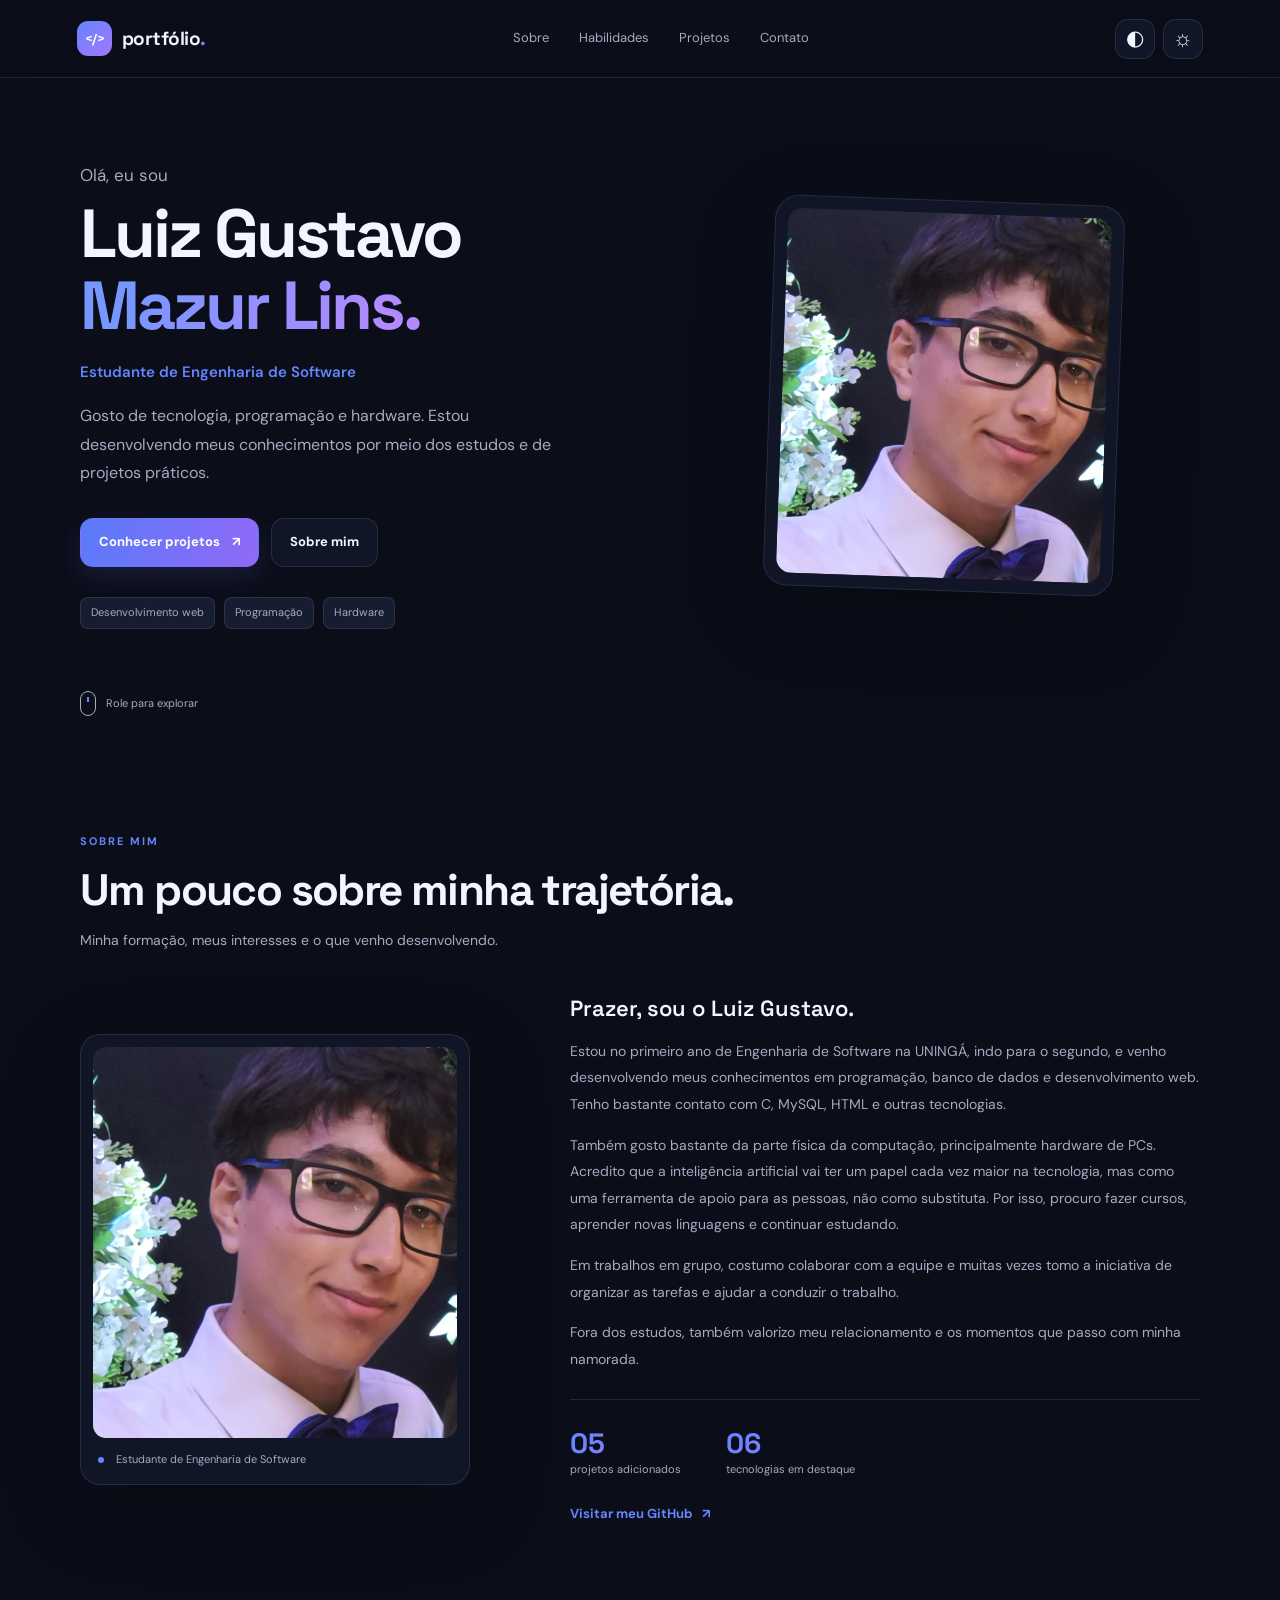
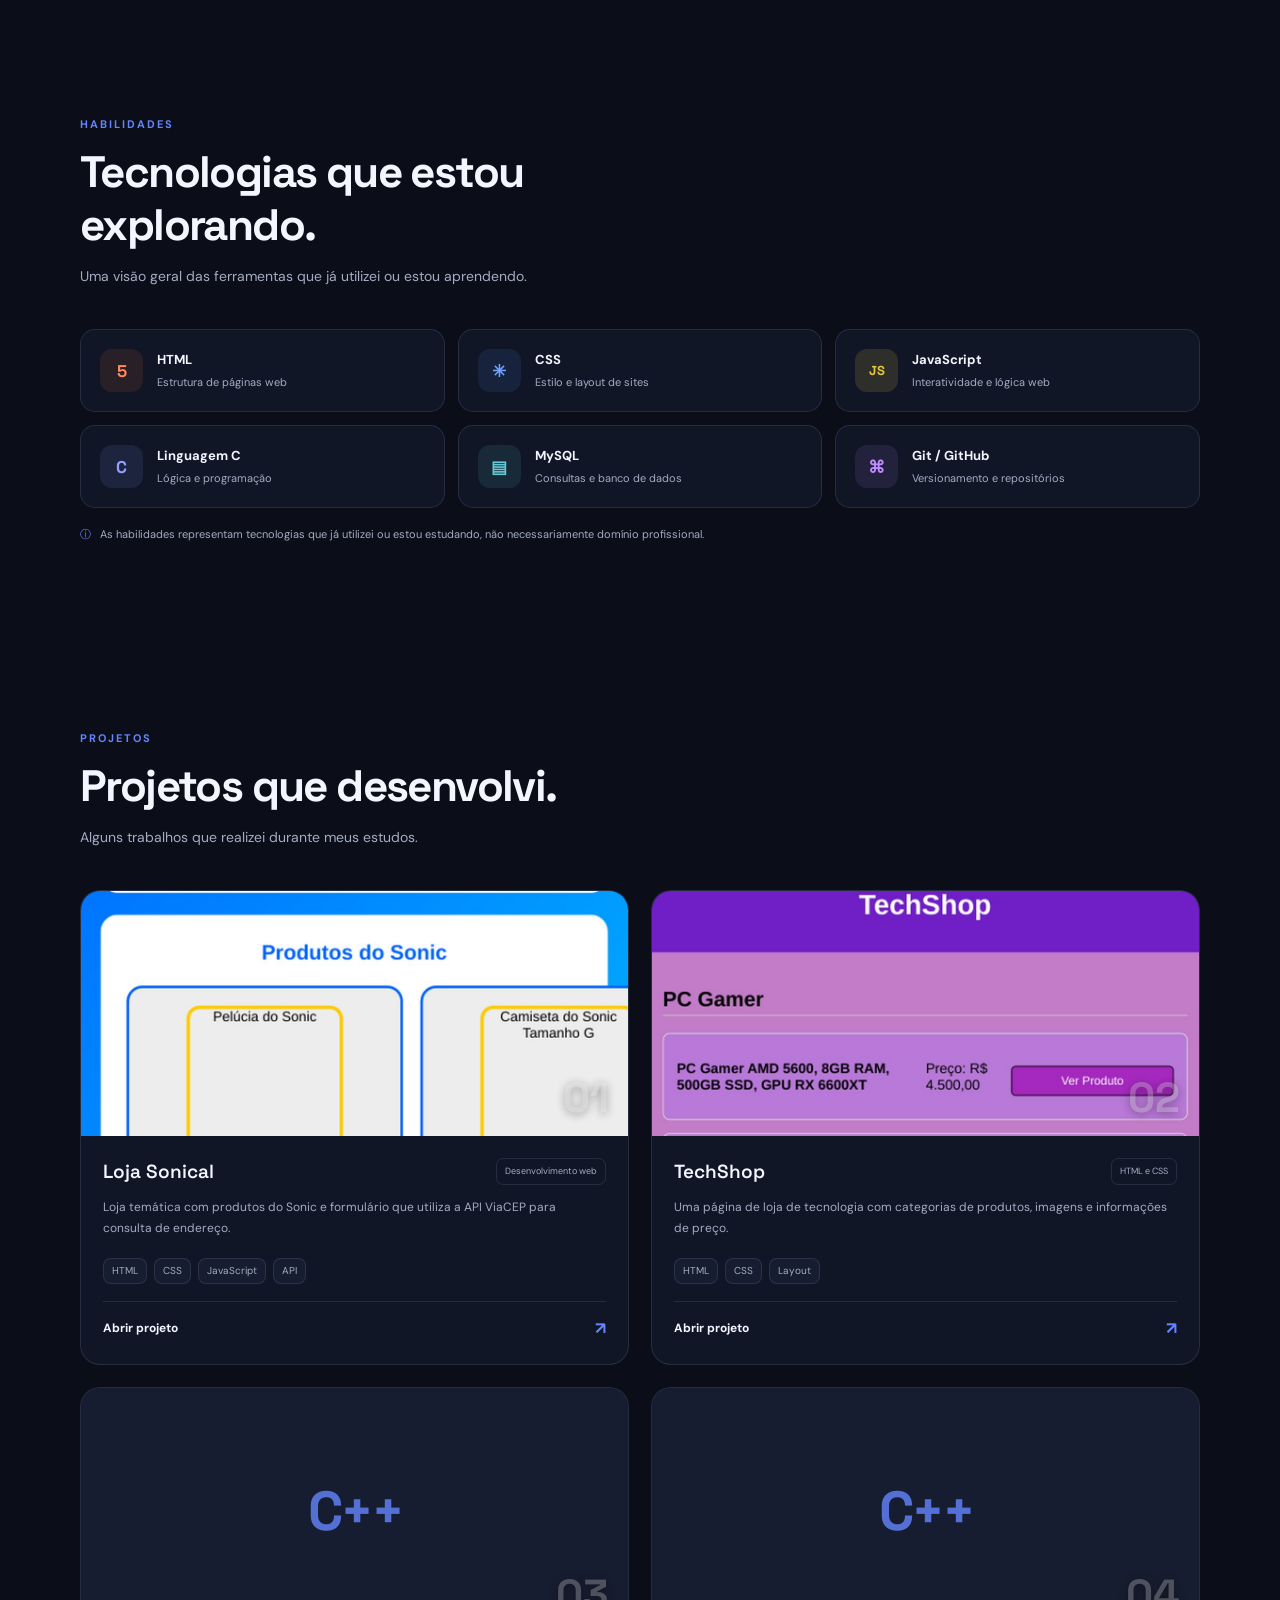
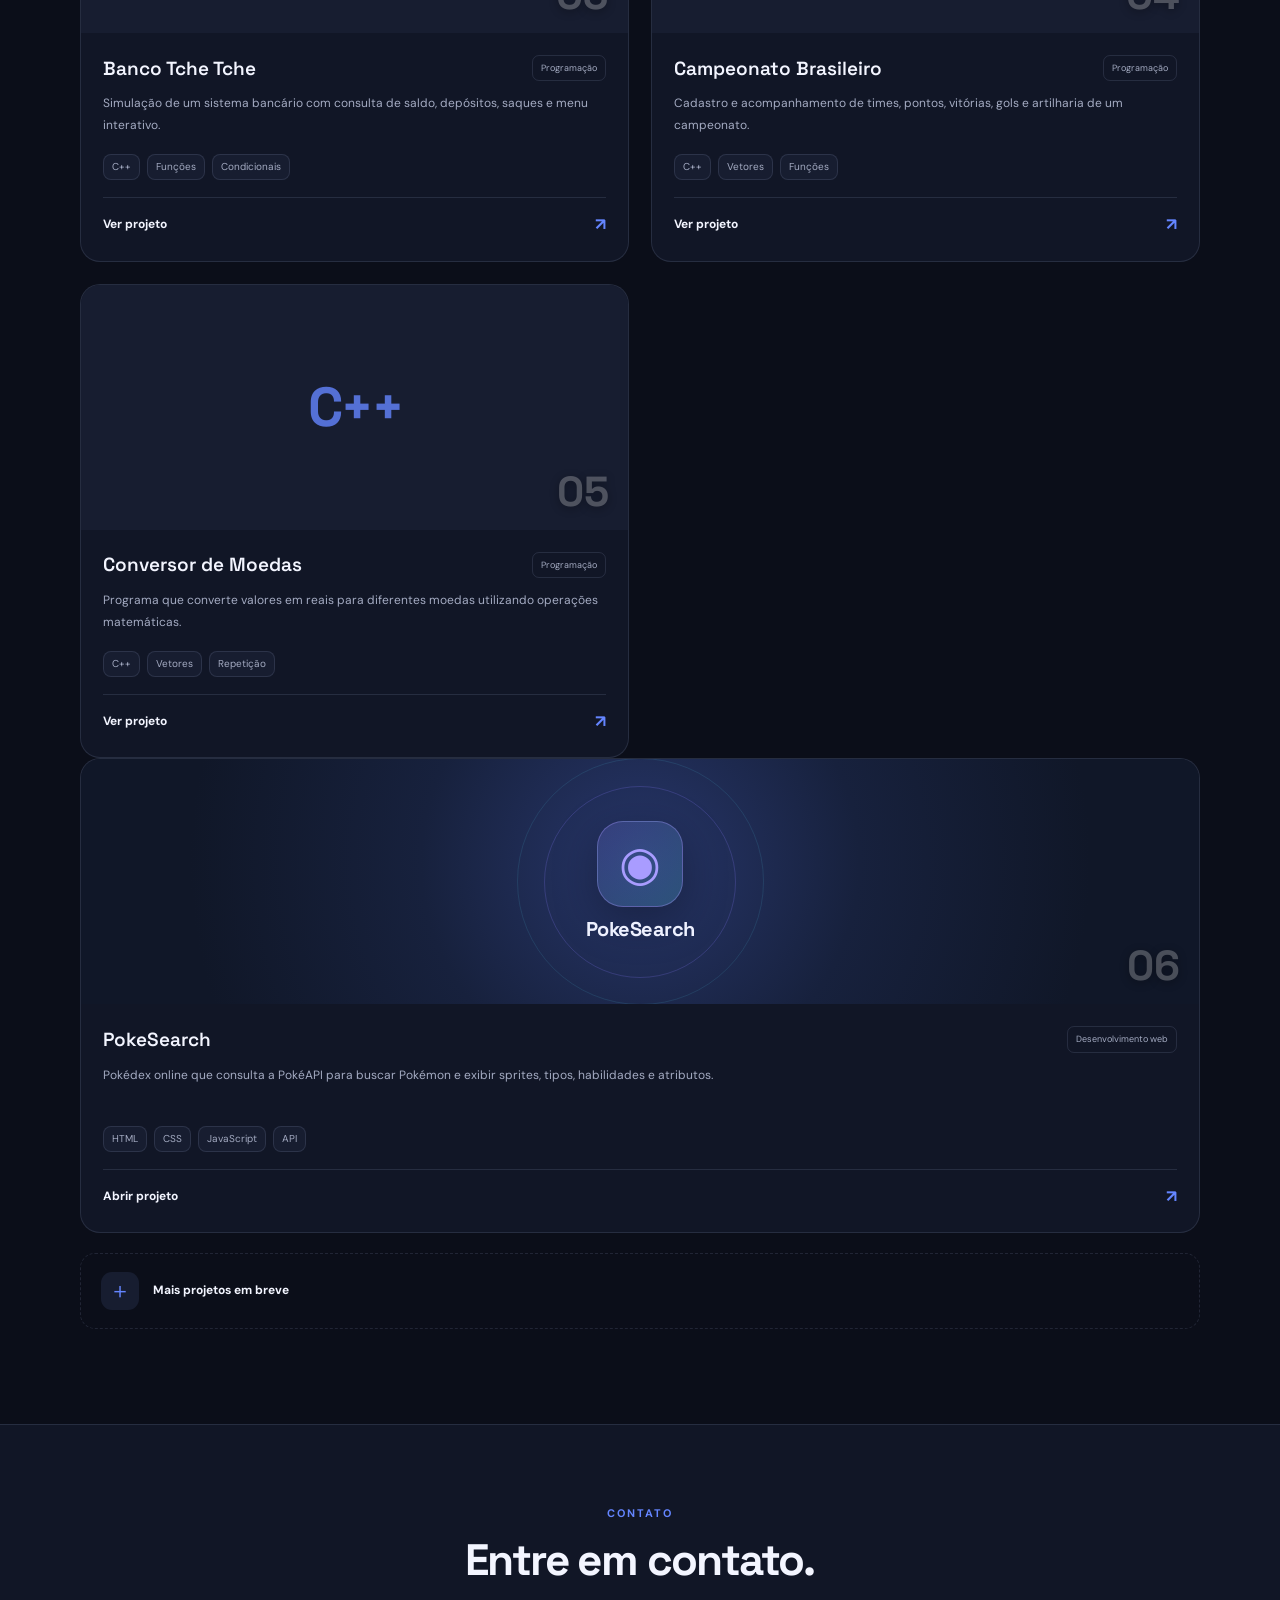
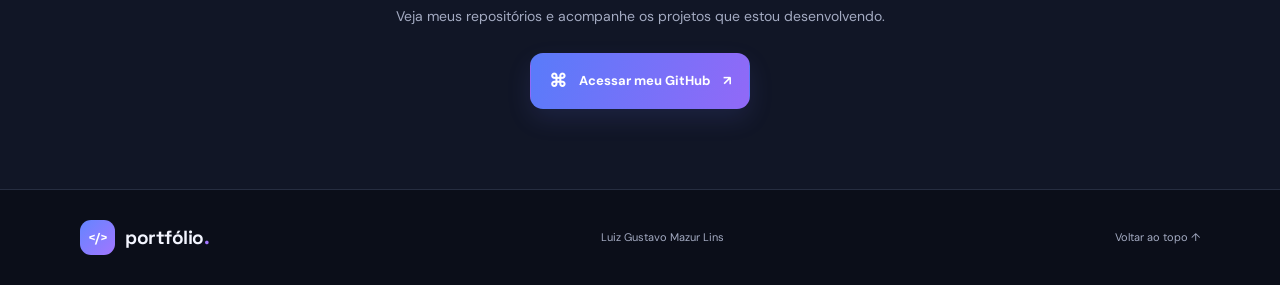
==== commit 445ecd6b: "Added one more project, an Pokemon search site using an API" ====
--- a/index.html
+++ b/index.html
@@ -415,6 +415,34 @@
         </article>
       </div>
 
+      <!-- POKESEARCH -->
+      <article class="project-card reveal">
+        <div class="project-preview pokesearch-preview">
+          <div class="poke-preview-orb">◉</div>
+          <span class="poke-preview-name">PokeSearch</span>
+          <span class="project-number">06</span>
+        </div>
+        <div class="project-info">
+          <div class="project-title-row">
+            <h3>PokeSearch</h3>
+            <span class="project-type">Desenvolvimento web</span>
+          </div>
+          <p>
+            Pokédex online que consulta a PokéAPI para buscar Pokémon e exibir
+            sprites, tipos, habilidades e atributos.
+          </p>
+          <div class="tech-tags">
+            <span>HTML</span>
+            <span>CSS</span>
+            <span>JavaScript</span>
+            <span>API</span>
+          </div>
+          <a class="project-open" href="projetos/pokesearch/index.html">
+            Abrir projeto <span>↗</span>
+          </a>
+        </div>
+      </article>
+
       <div class="more-projects reveal">
         <span class="more-icon">＋</span>
         <p><strong>Mais projetos em breve</strong></p>
--- a/css/style.css
+++ b/css/style.css
@@ -1306,3 +1306,54 @@
         right: -85px;
     }
 }
+
+
+/* Fotos do portfólio */
+.hero-profile-photo { display:block; width:100%; aspect-ratio:4 / 4.5; object-fit:cover; object-position:center 35%; border-radius:15px; }
+.about-profile-photo { display:block; width:100%; aspect-ratio:4 / 4.3; object-fit:cover; object-position:center 35%; border-radius:13px; }
+
+/* Simulador de terminal dos projetos em C */
+.c-project-page { width:min(1050px, 90%); margin:0 auto; padding:48px 0 80px; }
+.c-project-heading { margin:25px 0 28px; }
+.c-project-heading h1 { font:700 clamp(32px,5vw,48px)/1.12 'Space Grotesk',sans-serif; letter-spacing:-1.4px; margin:9px 0 14px; }
+.c-project-heading p { color:var(--muted); max-width:760px; line-height:1.8; font-size:14px; }
+.c-project-layout { display:grid; grid-template-columns:minmax(0,1.1fr) minmax(280px,.9fr); gap:22px; align-items:start; }
+.c-terminal { overflow:hidden; border:1px solid var(--line); border-radius:16px; background:#10131b; color:#e8edf7; box-shadow:var(--shadow); }
+.c-terminal-top { display:flex; align-items:center; gap:7px; padding:13px 16px; background:#1a1e29; border-bottom:1px solid #303646; color:#b7c0d1; font:12px Consolas,monospace; }
+.c-terminal-top .terminal-name { margin-left:8px; }
+.terminal-dot { width:9px; height:9px; border-radius:50%; background:#737d90; }
+.c-terminal-output { min-height:290px; max-height:430px; overflow:auto; padding:19px; white-space:pre-wrap; overflow-wrap:anywhere; font:13px/1.65 Consolas,'Courier New',monospace; color:#e4e9f2; }
+.c-terminal-output .terminal-muted { color:#98a4b8; }
+.c-terminal-output .terminal-user { color:#8ab4ff; }
+.c-terminal-form { display:flex; gap:9px; padding:13px; border-top:1px solid #303646; background:#171b25; }
+.c-terminal-form input { min-width:0; flex:1; padding:11px 12px; color:#fff; background:#0e1118; border:1px solid #3b4558; border-radius:8px; outline:none; font:13px Consolas,monospace; }
+.c-terminal-form input:focus { border-color:#779cff; }
+.c-terminal-form button { border:0; border-radius:8px; padding:0 17px; background:#5578e8; color:white; font-weight:600; cursor:pointer; }
+.c-terminal-help,.c-code-panel { border:1px solid var(--line); background:var(--surface); border-radius:15px; padding:20px; }
+.c-terminal-help h2,.c-code-panel h2 { font:600 18px 'Space Grotesk',sans-serif; margin:0 0 12px; }
+.c-terminal-help p,.c-terminal-help li { color:var(--muted); font-size:13px; line-height:1.75; }
+.c-terminal-help ul { padding-left:19px; margin:10px 0 0; }
+.c-terminal-help .reset-terminal { margin-top:14px; border:1px solid var(--line); background:transparent; color:var(--text); border-radius:8px; padding:9px 12px; cursor:pointer; }
+.c-code-panel { margin-top:24px; }
+.c-code-panel pre { overflow:auto; max-height:460px; padding:16px; border-radius:10px; background:var(--surface2); color:var(--text); font:12px/1.65 Consolas,monospace; }
+.c-project-actions { display:flex; flex-wrap:wrap; gap:10px; margin-top:20px; }
+@media(max-width:760px){ .c-project-layout{grid-template-columns:1fr;} .c-project-page{padding-top:30px;} .c-terminal-output{min-height:250px;} }
+
+
+/* Prévia do projeto PokeSearch */
+.pokesearch-preview {
+  background: radial-gradient(circle at 50% 42%, #27366a 0, #17213d 38%, #101728 78%);
+  display: flex; flex-direction: column; align-items: center; justify-content: center; gap: 9px;
+  position: relative; overflow: hidden;
+}
+.pokesearch-preview::before, .pokesearch-preview::after {
+  content: ""; position: absolute; border: 1px solid rgba(139,124,255,.22);
+  width: 190px; height: 190px; border-radius: 50%;
+}
+.pokesearch-preview::after { width: 245px; height: 245px; border-color: rgba(85,214,232,.12); }
+.poke-preview-orb { width: 86px; height: 86px; border-radius: 26px; display: grid; place-items: center;
+  font-size: 48px; color: #a99cff; background: linear-gradient(135deg,#8175f633,#55d6e833);
+  border: 1px solid rgba(169,156,255,.35); box-shadow: 0 12px 45px #0005; z-index: 1;
+}
+.poke-preview-name { color: #eef1ff; font: 700 20px 'Space Grotesk',sans-serif; letter-spacing: -.5px; z-index: 1; }
+.pokesearch-preview .project-number { z-index: 2; }
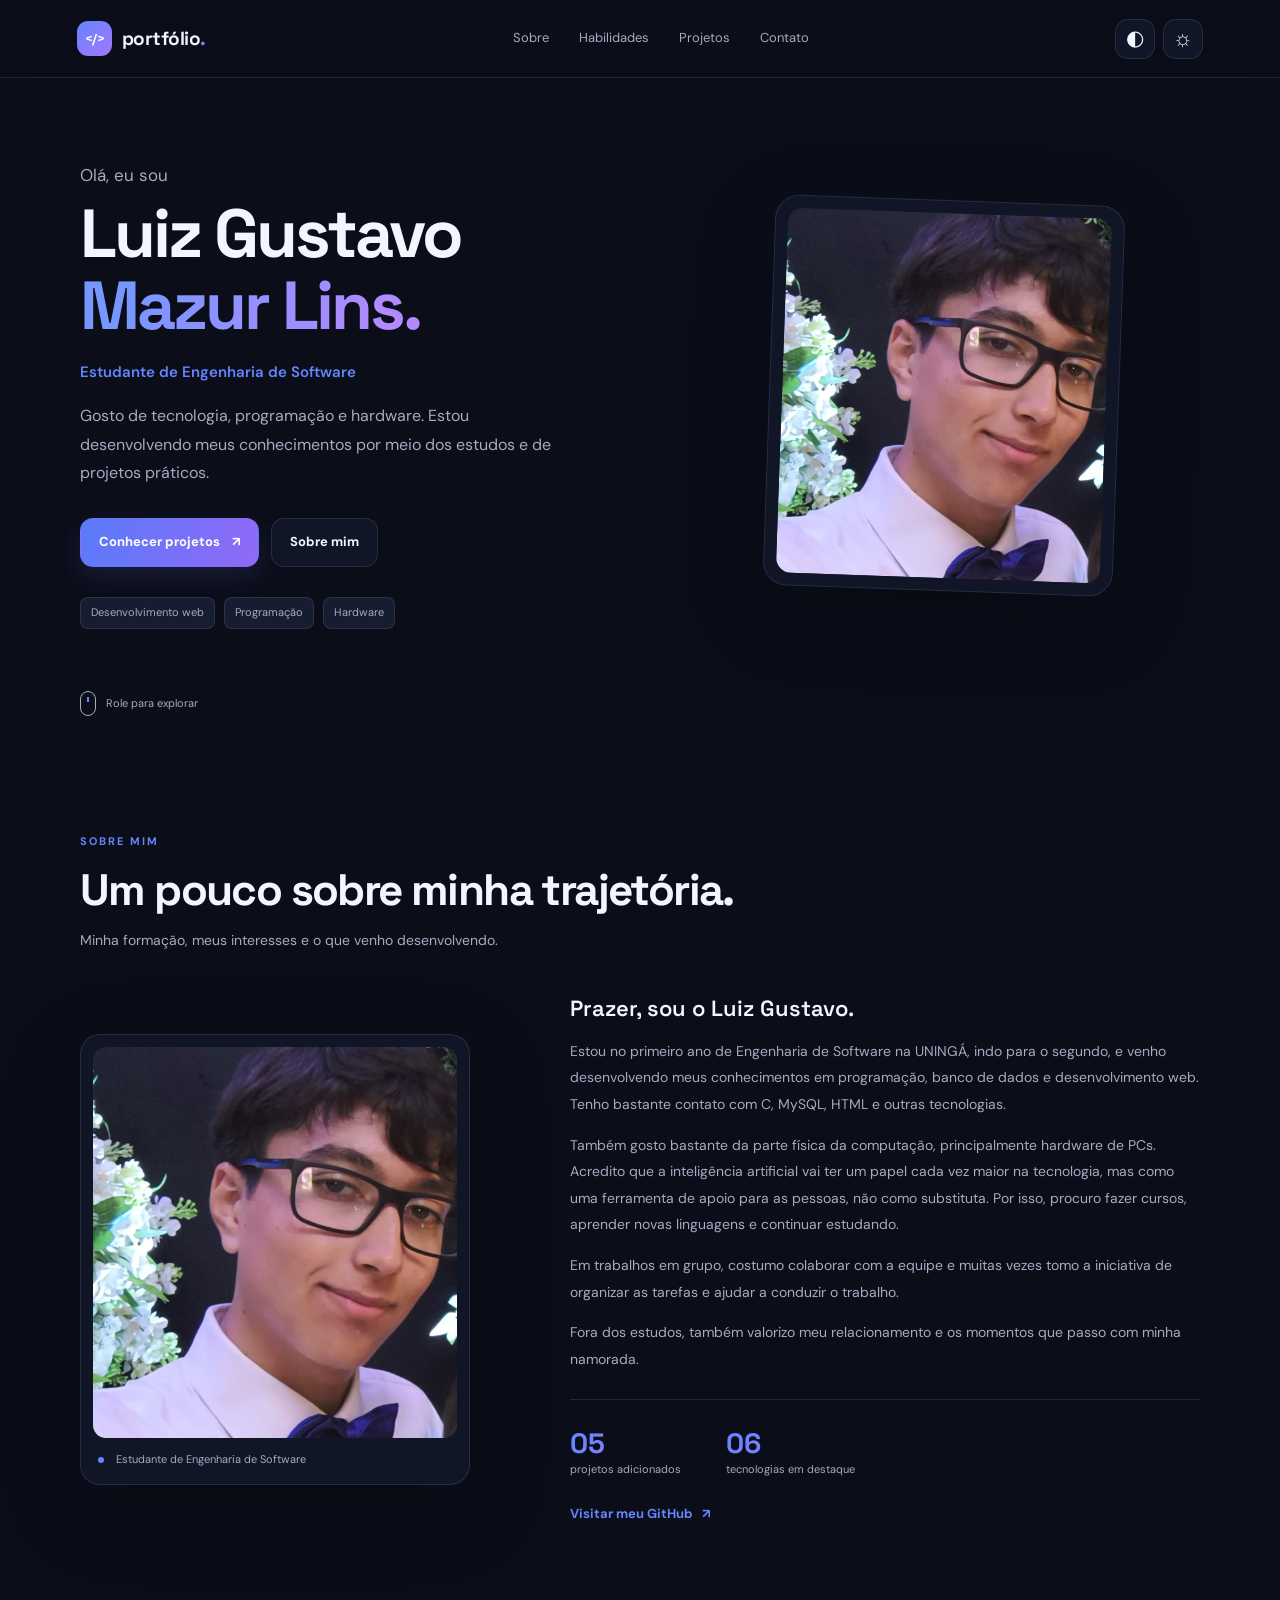
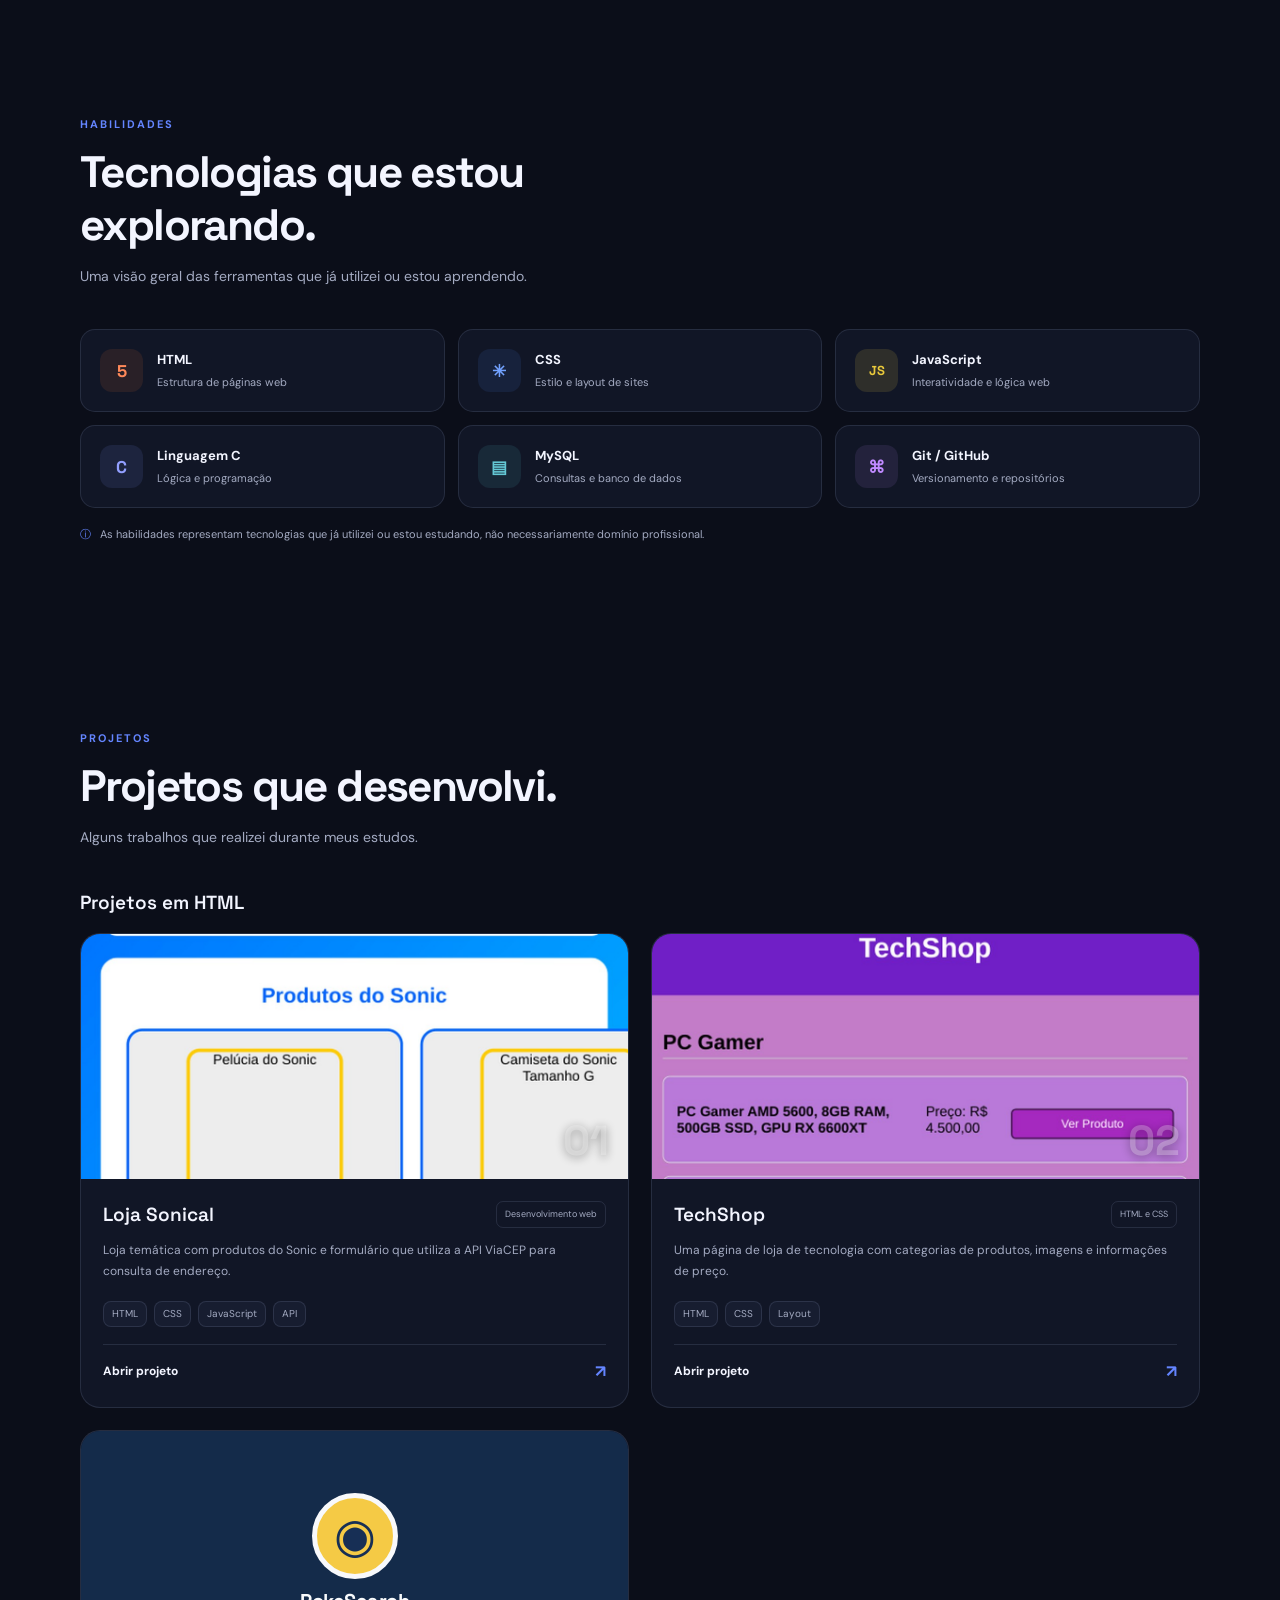
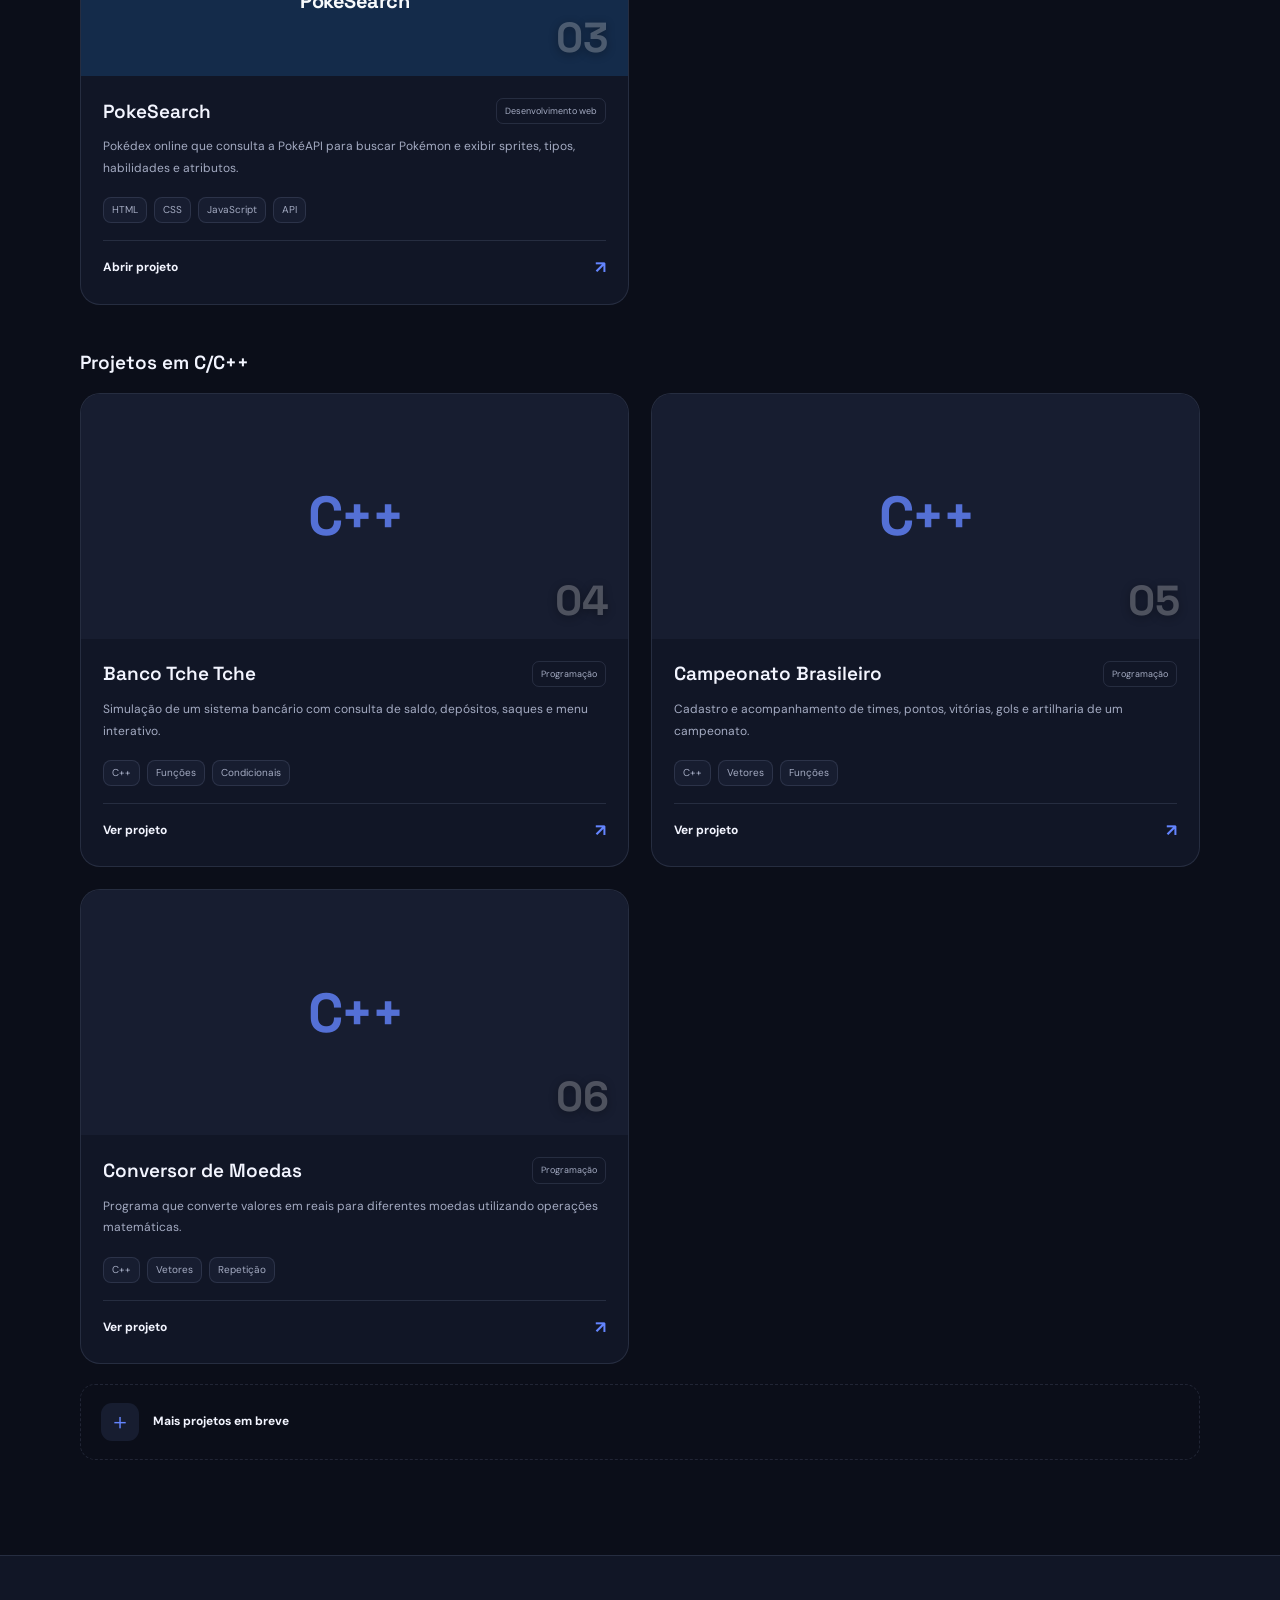
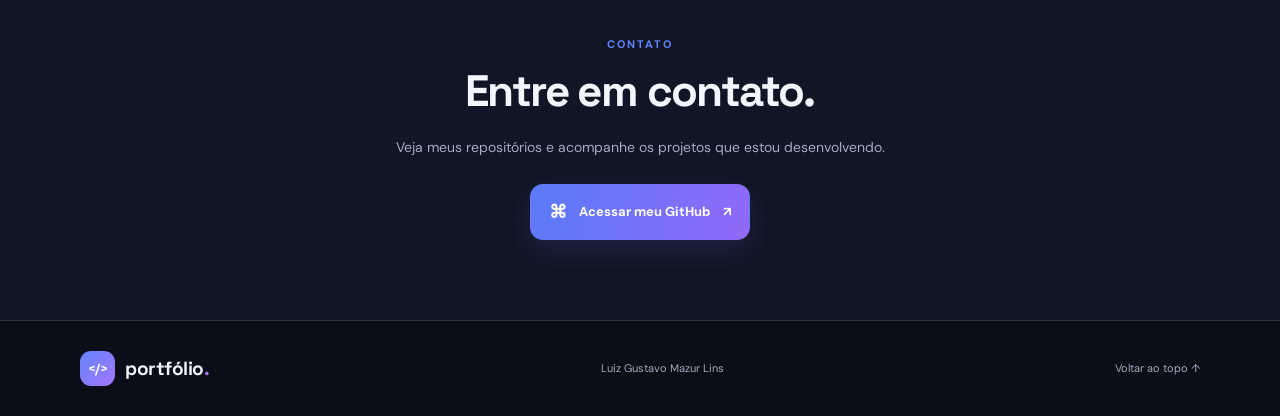
==== commit 5b8ef6fa: "Fixed some things on the new site" ====
--- a/index.html
+++ b/index.html
@@ -250,204 +250,160 @@
 
     <!-- PROJETOS -->
     <section class="section-wrap section-block projects-section" id="projetos">
-      <div class="section-heading reveal">
-        <p class="eyebrow">PROJETOS</p>
-        <h2>Projetos que desenvolvi.</h2>
-        <p class="section-intro">
+<div class="section-heading reveal">
+<p class="eyebrow">PROJETOS</p>
+<h2>Projetos que desenvolvi.</h2>
+<p class="section-intro">
           Alguns trabalhos que realizei durante meus estudos.
         </p>
-      </div>
-
-      <div class="projects-grid">
-        <!-- LOJA SONICAL -->
-        <article class="project-card reveal">
-          <div class="project-preview">
-            <img src="assets/loja-sonical-card.jpg"
-              alt="Captura da parte principal do site Loja Sonical, com o cabeçalho e os produtos"
-              loading="lazy">
-            <span class="project-number">01</span>
-          </div>
-
-          <div class="project-info">
-            <div class="project-title-row">
-              <h3>Loja Sonical</h3>
-              <span class="project-type">Desenvolvimento web</span>
-            </div>
-
-            <p>
+</div>
+<h3 class="project-category-title">Projetos em HTML</h3><div class="projects-grid"><article class="project-card reveal">
+<div class="project-preview">
+<img alt="Captura da parte principal do site Loja Sonical, com o cabeçalho e os produtos" loading="lazy" src="assets/loja-sonical-card.jpg"/>
+<span class="project-number">01</span>
+</div>
+<div class="project-info">
+<div class="project-title-row">
+<h3>Loja Sonical</h3>
+<span class="project-type">Desenvolvimento web</span>
+</div>
+<p>
               Loja temática com produtos do Sonic e formulário que utiliza
               a API ViaCEP para consulta de endereço.
             </p>
-
-            <div class="tech-tags">
-              <span>HTML</span>
-              <span>CSS</span>
-              <span>JavaScript</span>
-              <span>API</span>
-            </div>
-
-            <button class="project-open" type="button" data-project="sonical">
+<div class="tech-tags">
+<span>HTML</span>
+<span>CSS</span>
+<span>JavaScript</span>
+<span>API</span>
+</div>
+<button class="project-open" data-project="sonical" type="button">
               Abrir projeto <span>↗</span>
-            </button>
-          </div>
-        </article>
-
-        <!-- TECHSHOP -->
-        <article class="project-card reveal">
-          <div class="project-preview">
-            <img src="assets/techshop-card.jpg"
-              alt="Captura da parte principal do site TechShop, com a lista de PCs gamer"
-              loading="lazy">
-            <span class="project-number">02</span>
-          </div>
-
-          <div class="project-info">
-            <div class="project-title-row">
-              <h3>TechShop</h3>
-              <span class="project-type">HTML e CSS</span>
-            </div>
-
-            <p>
+</button>
+</div>
+</article><article class="project-card reveal">
+<div class="project-preview">
+<img alt="Captura da parte principal do site TechShop, com a lista de PCs gamer" loading="lazy" src="assets/techshop-card.jpg"/>
+<span class="project-number">02</span>
+</div>
+<div class="project-info">
+<div class="project-title-row">
+<h3>TechShop</h3>
+<span class="project-type">HTML e CSS</span>
+</div>
+<p>
               Uma página de loja de tecnologia com categorias de produtos,
               imagens e informações de preço.
             </p>
-
-            <div class="tech-tags">
-              <span>HTML</span>
-              <span>CSS</span>
-              <span>Layout</span>
-            </div>
-
-            <button class="project-open" type="button" data-project="techshop">
+<div class="tech-tags">
+<span>HTML</span>
+<span>CSS</span>
+<span>Layout</span>
+</div>
+<button class="project-open" data-project="techshop" type="button">
               Abrir projeto <span>↗</span>
-            </button>
-          </div>
-        </article>
-
-        <!-- BANCO TCHE TCHE -->
-        <article class="project-card reveal">
-          <div class="project-preview code-project-preview">
-            <span class="project-code-icon">C++</span>
-            <span class="project-number">03</span>
-          </div>
-
-          <div class="project-info">
-            <div class="project-title-row">
-              <h3>Banco Tche Tche</h3>
-              <span class="project-type">Programação</span>
-            </div>
-
-            <p>
+</button>
+</div>
+</article><article class="project-card reveal">
+<div class="project-preview pokesearch-preview">
+<div class="poke-preview-orb">◉</div>
+<span class="poke-preview-name">PokeSearch</span>
+<span class="project-number">03</span>
+</div>
+<div class="project-info">
+<div class="project-title-row">
+<h3>PokeSearch</h3>
+<span class="project-type">Desenvolvimento web</span>
+</div>
+<p>
+            Pokédex online que consulta a PokéAPI para buscar Pokémon e exibir
+            sprites, tipos, habilidades e atributos.
+          </p>
+<div class="tech-tags">
+<span>HTML</span>
+<span>CSS</span>
+<span>JavaScript</span>
+<span>API</span>
+</div>
+<button class="project-open" data-project="pokesearch" type="button">Abrir projeto <span>↗</span></button>
+</div>
+</article></div><h3 class="project-category-title">Projetos em C/C++</h3><div class="projects-grid"><article class="project-card reveal">
+<div class="project-preview code-project-preview">
+<span class="project-code-icon">C++</span>
+<span class="project-number">04</span>
+</div>
+<div class="project-info">
+<div class="project-title-row">
+<h3>Banco Tche Tche</h3>
+<span class="project-type">Programação</span>
+</div>
+<p>
               Simulação de um sistema bancário com consulta de saldo,
               depósitos, saques e menu interativo.
             </p>
-
-            <div class="tech-tags">
-              <span>C++</span>
-              <span>Funções</span>
-              <span>Condicionais</span>
-            </div>
-
-            <a class="project-open" href="projetos/c/banco.html">
+<div class="tech-tags">
+<span>C++</span>
+<span>Funções</span>
+<span>Condicionais</span>
+</div>
+<a class="project-open" href="projetos/c/banco.html">
               Ver projeto <span>↗</span>
-            </a>
-          </div>
-        </article>
-
-        <!-- CAMPEONATO -->
-        <article class="project-card reveal">
-          <div class="project-preview code-project-preview">
-            <span class="project-code-icon">C++</span>
-            <span class="project-number">04</span>
-          </div>
-
-          <div class="project-info">
-            <div class="project-title-row">
-              <h3>Campeonato Brasileiro</h3>
-              <span class="project-type">Programação</span>
-            </div>
-
-            <p>
+</a>
+</div>
+</article><article class="project-card reveal">
+<div class="project-preview code-project-preview">
+<span class="project-code-icon">C++</span>
+<span class="project-number">05</span>
+</div>
+<div class="project-info">
+<div class="project-title-row">
+<h3>Campeonato Brasileiro</h3>
+<span class="project-type">Programação</span>
+</div>
+<p>
               Cadastro e acompanhamento de times, pontos, vitórias,
               gols e artilharia de um campeonato.
             </p>
-
-            <div class="tech-tags">
-              <span>C++</span>
-              <span>Vetores</span>
-              <span>Funções</span>
-            </div>
-
-            <a class="project-open" href="projetos/c/campeonato.html">
+<div class="tech-tags">
+<span>C++</span>
+<span>Vetores</span>
+<span>Funções</span>
+</div>
+<a class="project-open" href="projetos/c/campeonato.html">
               Ver projeto <span>↗</span>
-            </a>
-          </div>
-        </article>
-
-        <!-- CONVERSOR -->
-        <article class="project-card reveal">
-          <div class="project-preview code-project-preview">
-            <span class="project-code-icon">C++</span>
-            <span class="project-number">05</span>
-          </div>
-
-          <div class="project-info">
-            <div class="project-title-row">
-              <h3>Conversor de Moedas</h3>
-              <span class="project-type">Programação</span>
-            </div>
-
-            <p>
+</a>
+</div>
+</article><article class="project-card reveal">
+<div class="project-preview code-project-preview">
+<span class="project-code-icon">C++</span>
+<span class="project-number">06</span>
+</div>
+<div class="project-info">
+<div class="project-title-row">
+<h3>Conversor de Moedas</h3>
+<span class="project-type">Programação</span>
+</div>
+<p>
               Programa que converte valores em reais para diferentes
               moedas utilizando operações matemáticas.
             </p>
-
-            <div class="tech-tags">
-              <span>C++</span>
-              <span>Vetores</span>
-              <span>Repetição</span>
-            </div>
-
-            <a class="project-open" href="projetos/c/conversor.html">
+<div class="tech-tags">
+<span>C++</span>
+<span>Vetores</span>
+<span>Repetição</span>
+</div>
+<a class="project-open" href="projetos/c/conversor.html">
               Ver projeto <span>↗</span>
-            </a>
-          </div>
-        </article>
-      </div>
-
-      <!-- POKESEARCH -->
-      <article class="project-card reveal">
-        <div class="project-preview pokesearch-preview">
-          <div class="poke-preview-orb">◉</div>
-          <span class="poke-preview-name">PokeSearch</span>
-          <span class="project-number">06</span>
-        </div>
-        <div class="project-info">
-          <div class="project-title-row">
-            <h3>PokeSearch</h3>
-            <span class="project-type">Desenvolvimento web</span>
-          </div>
-          <p>
-            Pokédex online que consulta a PokéAPI para buscar Pokémon e exibir
-            sprites, tipos, habilidades e atributos.
-          </p>
-          <div class="tech-tags">
-            <span>HTML</span>
-            <span>CSS</span>
-            <span>JavaScript</span>
-            <span>API</span>
-          </div>
-          <a class="project-open" href="projetos/pokesearch/index.html">
-            Abrir projeto <span>↗</span>
-          </a>
-        </div>
-      </article>
-
-      <div class="more-projects reveal">
-        <span class="more-icon">＋</span>
-        <p><strong>Mais projetos em breve</strong></p>
-      </div>
-    </section>
+</a>
+</div>
+</article></div>
+<!-- POKESEARCH -->
+
+<div class="more-projects reveal">
+<span class="more-icon">＋</span>
+<p><strong>Mais projetos em breve</strong></p>
+</div>
+</section>
 
     <!-- CONTATO -->
     <section class="contact-section" id="contato">
--- a/css/style.css
+++ b/css/style.css
@@ -1357,3 +1357,18 @@
 }
 .poke-preview-name { color: #eef1ff; font: 700 20px 'Space Grotesk',sans-serif; letter-spacing: -.5px; z-index: 1; }
 .pokesearch-preview .project-number { z-index: 2; }
+
+/* Organização dos projetos por linguagem (mantém os cartões originais). */
+.project-category-title {
+    font: 600 19px 'Space Grotesk', sans-serif;
+    color: var(--text);
+    margin: 32px 0 18px;
+}
+.projects-section .section-heading + .project-category-title { margin-top: 28px; }
+.projects-grid + .project-category-title { margin-top: 45px; }
+
+/* Prévia do PokeSearch alinhada à nova identidade do projeto. */
+.pokesearch-preview { background: #142b4a; }
+.pokesearch-preview::before, .pokesearch-preview::after { display: none; }
+.poke-preview-orb { border-radius: 50%; color: #172f55; background: #f5ca45; border: 5px solid #f8f9fb; box-shadow: none; }
+.poke-preview-name { color: #f8fafc; }
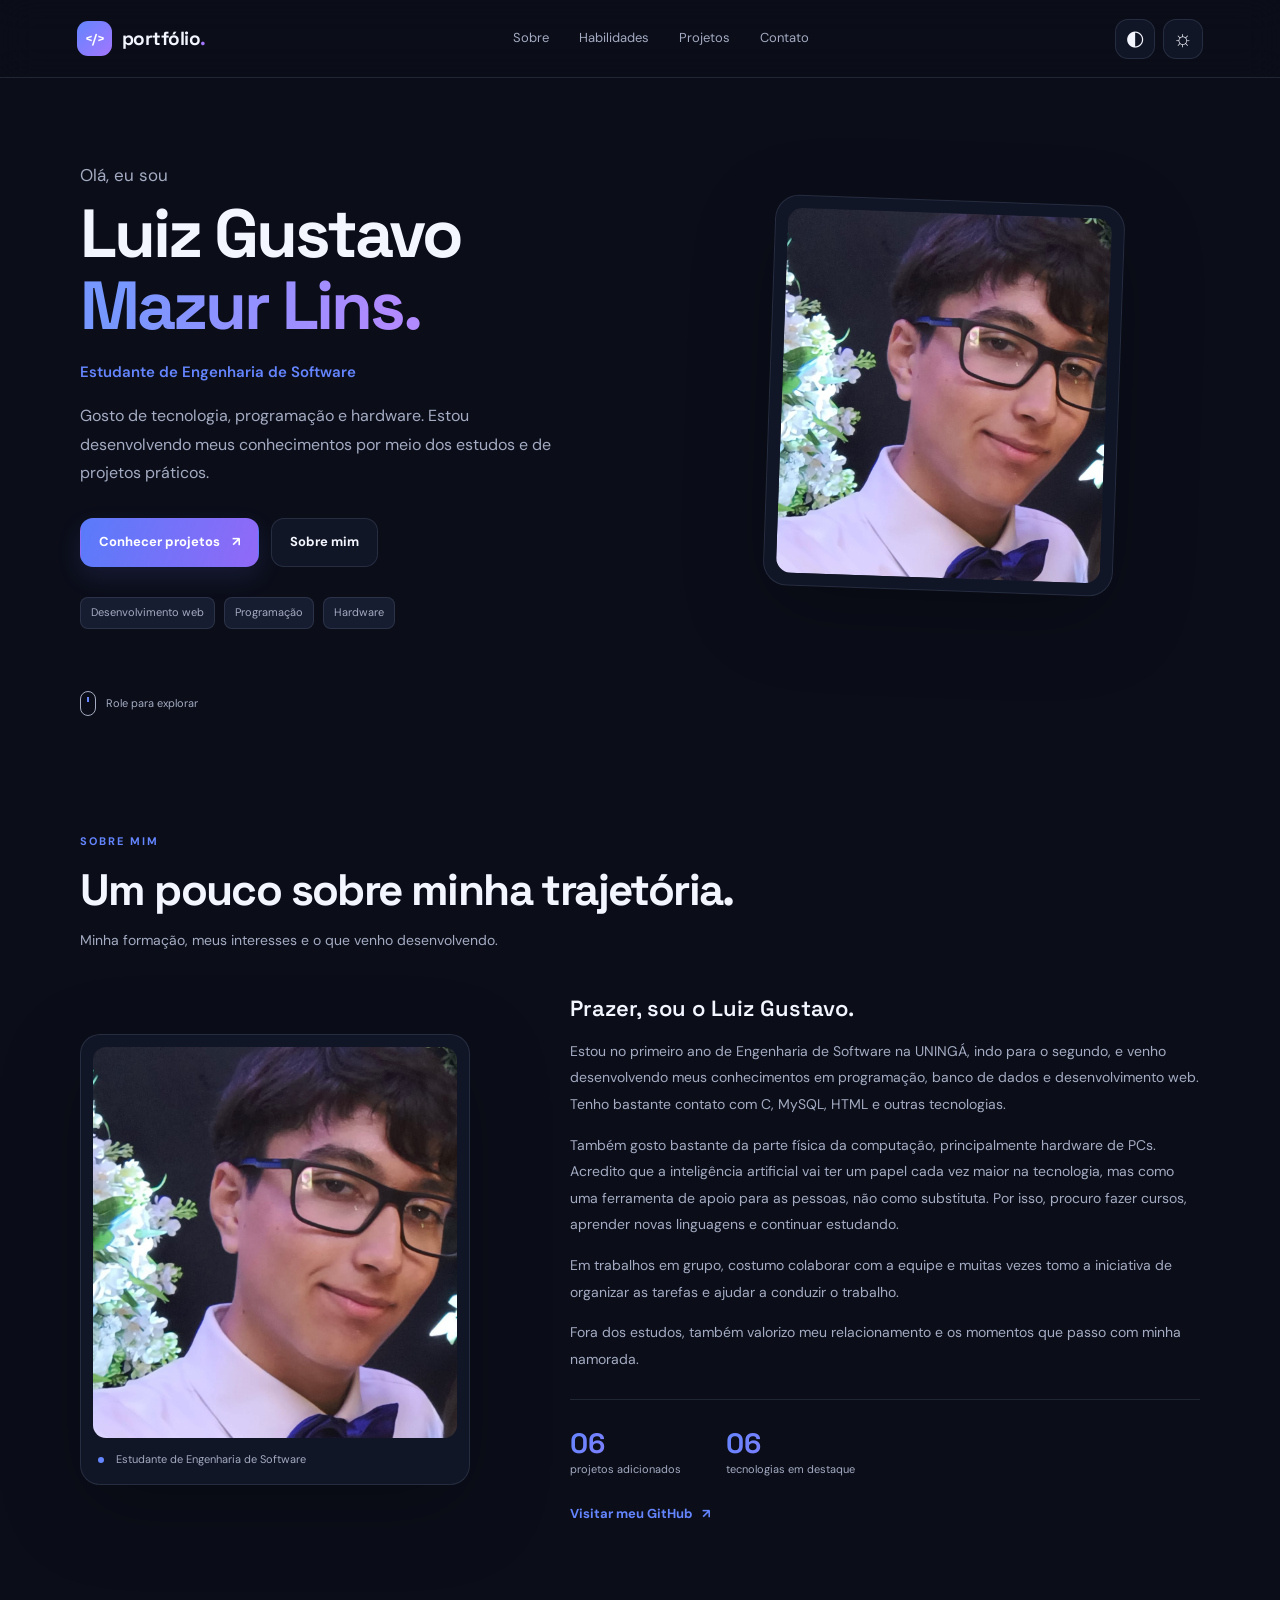
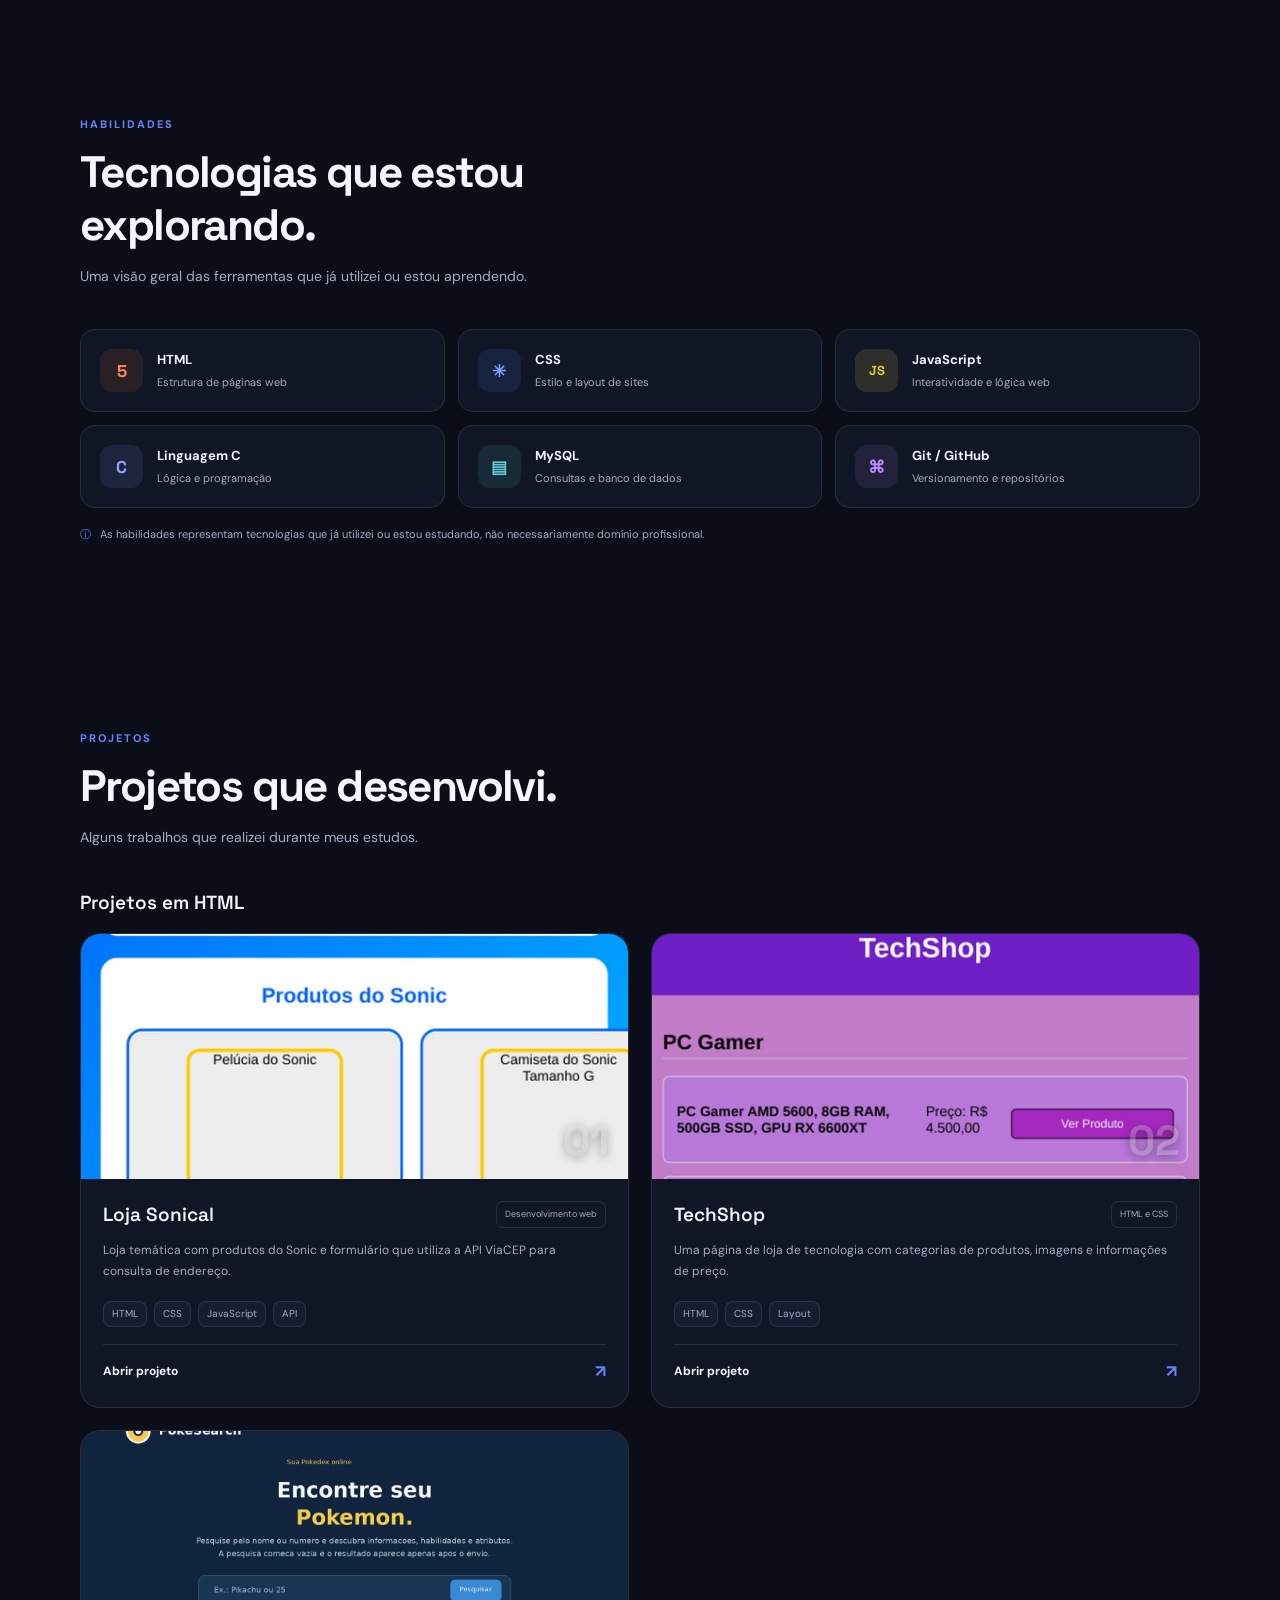
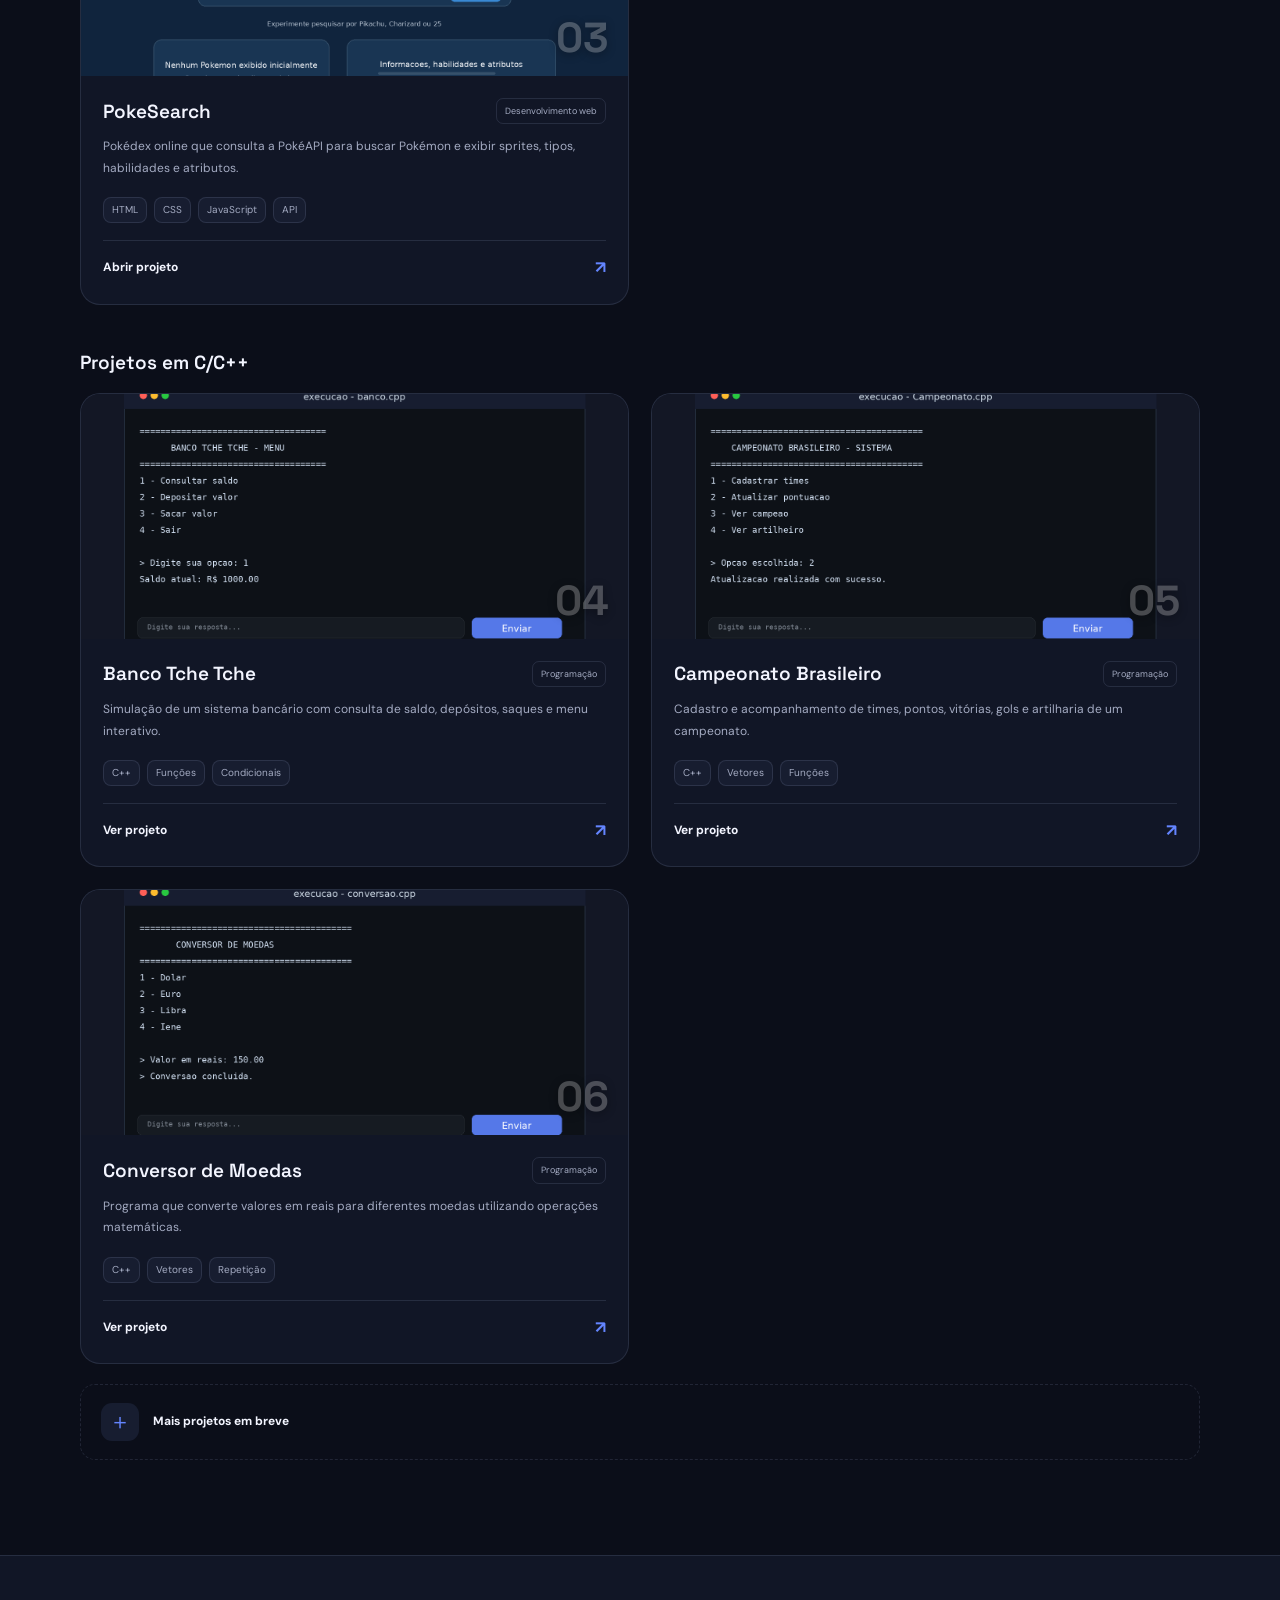
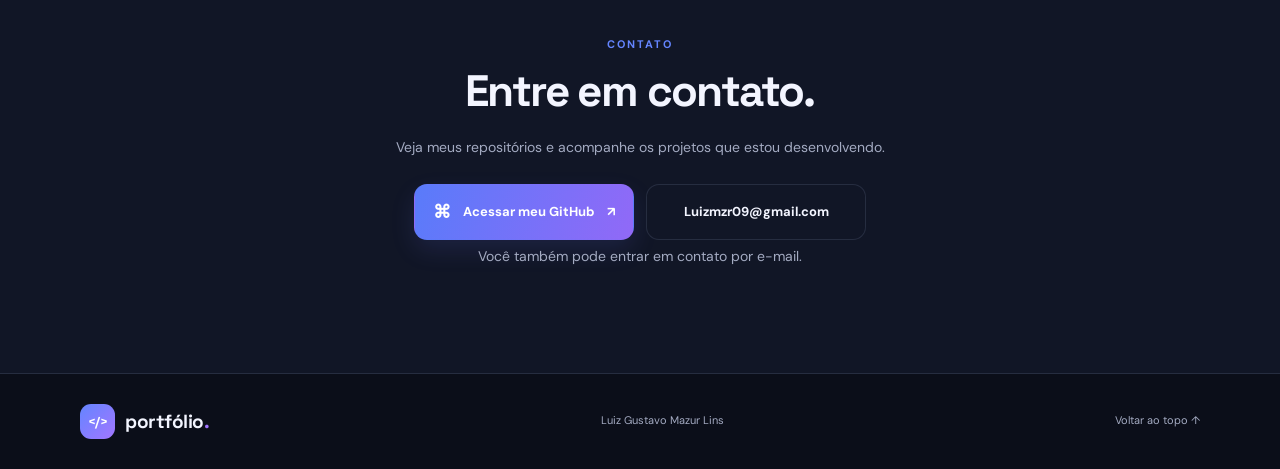
==== commit e1a71bfc: "Final changes for it" ====
--- a/index.html
+++ b/index.html
@@ -1,142 +1,117 @@
 
-<!doctype html>
-<html lang="pt-BR" data-theme="dark">
+<!DOCTYPE html>
+
+<html data-theme="dark" lang="pt-BR">
 <head>
-  <meta charset="utf-8">
-  <meta name="viewport" content="width=device-width, initial-scale=1">
-  <meta name="description" content="Portfólio de Luiz Gustavo Mazur Lins, estudante de Engenharia de Software, com projetos de desenvolvimento web e programação.">
-  <title>Luiz Gustavo Mazur Lins | Portfólio</title>
-  <link rel="stylesheet" href="css/style.css">
-  <script src="js/script.js" defer></script>
+<meta charset="utf-8"/>
+<meta content="width=device-width, initial-scale=1" name="viewport"/>
+<meta content="Portfólio de Luiz Gustavo Mazur Lins, estudante de Engenharia de Software, com projetos de desenvolvimento web e programação." name="description"/>
+<title>Luiz Gustavo Mazur Lins | Portfólio</title>
+<link href="css/style.css" rel="stylesheet"/>
+<script defer="" src="js/script.js"></script>
 </head>
 <body>
-  <div class="scroll-progress" id="scrollProgress"></div>
-
-  <header class="topbar">
-    <a class="brand" href="#inicio" aria-label="Voltar ao início">
-      <span class="brand-mark">&lt;/&gt;</span>
-      <span>portfólio<span class="brand-dot">.</span></span>
-    </a>
-
-    <nav class="nav" id="navMenu" aria-label="Navegação principal">
-      <a href="#sobre">Sobre</a>
-      <a href="#habilidades">Habilidades</a>
-      <a href="#projetos">Projetos</a>
-      <a href="#contato">Contato</a>
-    </nav>
-
-    <div class="top-actions">
-      <div class="appearance-control">
-        <button class="appearance-toggle" id="appearanceToggle" type="button"
-          aria-label="Personalizar aparência" aria-expanded="false">
-          <span aria-hidden="true">◐</span>
-        </button>
-
-        <div class="appearance-panel" id="appearancePanel" hidden>
-          <h3>Aparência</h3>
-
-          <label for="colorPreset">Tema</label>
-          <select id="colorPreset">
-            <option value="dark">Escuro original</option>
-            <option value="light">Claro original</option>
-            <option value="navy">Azul-marinho</option>
-            <option value="graphite">Grafite</option>
-            <option value="green">Verde</option>
-            <option value="purple">Roxo</option>
-            <option value="custom">Personalizado</option>
-          </select>
-
-          <label for="customBackground">Cor personalizada</label>
-          <input type="color" id="customBackground" value="#111827">
-
-          <button type="button" id="appearanceReset">Restaurar padrão</button>
-        </div>
-      </div>
-
-      <button class="theme-toggle" id="themeToggle" type="button"
-        aria-label="Alternar tema claro e escuro" title="Alternar tema">
-        <span id="themeIcon" aria-hidden="true">☼</span>
-      </button>
-
-      <button class="menu-toggle" id="menuToggle" type="button"
-        aria-label="Abrir menu" aria-expanded="false">☰</button>
-    </div>
-  </header>
-
-  <main>
-    <!-- INÍCIO -->
-    <section class="hero section-wrap" id="inicio">
-      <div class="hero-copy reveal">
-        <p class="hero-kicker">Olá, eu sou</p>
-
-        <h1>
-          Luiz Gustavo<br>
-          <span class="gradient-text">Mazur Lins.</span>
-        </h1>
-
-        <p class="hero-role">Estudante de Engenharia de Software</p>
-
-        <p class="hero-description">
+<div class="scroll-progress" id="scrollProgress"></div>
+<header class="topbar">
+<a aria-label="Voltar ao início" class="brand" href="#inicio">
+<span class="brand-mark">&lt;/&gt;</span>
+<span>portfólio<span class="brand-dot">.</span></span>
+</a>
+<nav aria-label="Navegação principal" class="nav" id="navMenu">
+<a href="#sobre">Sobre</a>
+<a href="#habilidades">Habilidades</a>
+<a href="#projetos">Projetos</a>
+<a href="#contato">Contato</a>
+</nav>
+<div class="top-actions">
+<div class="appearance-control">
+<button aria-expanded="false" aria-label="Personalizar aparência" class="appearance-toggle" id="appearanceToggle" type="button">
+<span aria-hidden="true">◐</span>
+</button>
+<div class="appearance-panel" hidden="" id="appearancePanel">
+<h3>Aparência</h3>
+<label for="colorPreset">Tema</label>
+<select id="colorPreset">
+<option value="dark">Escuro original</option>
+<option value="light">Claro original</option>
+<option value="navy">Azul-marinho</option>
+<option value="graphite">Grafite</option>
+<option value="green">Verde</option>
+<option value="purple">Roxo</option>
+<option value="custom">Personalizado</option>
+</select>
+<label for="customBackground">Cor personalizada</label>
+<input id="customBackground" type="color" value="#111827"/>
+<button id="appearanceReset" type="button">Restaurar padrão</button>
+</div>
+</div>
+<button aria-label="Alternar tema claro e escuro" class="theme-toggle" id="themeToggle" title="Alternar tema" type="button">
+<span aria-hidden="true" id="themeIcon">☼</span>
+</button>
+<button aria-expanded="false" aria-label="Abrir menu" class="menu-toggle" id="menuToggle" type="button">☰</button>
+</div>
+</header>
+<main>
+<!-- INÍCIO -->
+<section class="hero section-wrap" id="inicio">
+<div class="hero-copy reveal">
+<p class="hero-kicker">Olá, eu sou</p>
+<h1>
+          Luiz Gustavo<br/>
+<span class="gradient-text">Mazur Lins.</span>
+</h1>
+<p class="hero-role">Estudante de Engenharia de Software</p>
+<p class="hero-description">
           Gosto de tecnologia, programação e hardware. Estou desenvolvendo
           meus conhecimentos por meio dos estudos e de projetos práticos.
         </p>
-
-        <div class="hero-buttons">
-          <a class="button button-primary" href="#projetos">
+<div class="hero-buttons">
+<a class="button button-primary" href="#projetos">
             Conhecer projetos <span aria-hidden="true">↗</span>
-          </a>
-          <a class="button button-secondary" href="#sobre">Sobre mim</a>
-        </div>
-
-        <div class="hero-tags" aria-label="Áreas de interesse">
-          <span>Desenvolvimento web</span>
-          <span>Programação</span>
-          <span>Hardware</span>
-        </div>
-      </div>
-
-      <div class="hero-art reveal">
-        <div class="hero-photo-frame">
-          <img class="hero-profile-photo" src="assets/foto-perfil.jpeg" alt="Foto de Luiz Gustavo" loading="eager">
-        </div>
-      </div>
-
-      <a class="scroll-cue" href="#sobre">
-        <span></span> Role para explorar
+</a>
+<a class="button button-secondary" href="#sobre">Sobre mim</a>
+</div>
+<div aria-label="Áreas de interesse" class="hero-tags">
+<span>Desenvolvimento web</span>
+<span>Programação</span>
+<span>Hardware</span>
+</div>
+</div>
+<div class="hero-art reveal">
+<div class="hero-photo-frame">
+<img alt="Foto de Luiz Gustavo" class="hero-profile-photo" loading="eager" src="assets/foto-perfil.jpeg"/>
+</div>
+</div>
+<a class="scroll-cue" href="#sobre">
+<span></span> Role para explorar
       </a>
-    </section>
-
-    <!-- SOBRE MIM -->
-    <section class="section-wrap section-block" id="sobre">
-      <div class="section-heading reveal">
-        <p class="eyebrow">SOBRE MIM</p>
-        <h2>Um pouco sobre minha trajetória.</h2>
-        <p class="section-intro">
+</section>
+<!-- SOBRE MIM -->
+<section class="section-wrap section-block" id="sobre">
+<div class="section-heading reveal">
+<p class="eyebrow">SOBRE MIM</p>
+<h2>Um pouco sobre minha trajetória.</h2>
+<p class="section-intro">
           Minha formação, meus interesses e o que venho desenvolvendo.
         </p>
-      </div>
-
-      <div class="about-grid">
-        <div class="photo-card reveal">
-          <img class="about-profile-photo" src="assets/foto-perfil.jpeg" alt="Luiz Gustavo usando camisa social e gravata borboleta" loading="lazy">
-
-          <div class="photo-caption">
-            <span class="caption-dot"></span>
+</div>
+<div class="about-grid">
+<div class="photo-card reveal">
+<img alt="Luiz Gustavo usando camisa social e gravata borboleta" class="about-profile-photo" loading="lazy" src="assets/foto-perfil.jpeg"/>
+<div class="photo-caption">
+<span class="caption-dot"></span>
             Estudante de Engenharia de Software
           </div>
-        </div>
-
-        <div class="about-content reveal">
-          <h3>Prazer, sou o Luiz Gustavo.</h3>
-
-          <p>
+</div>
+<div class="about-content reveal">
+<h3>Prazer, sou o Luiz Gustavo.</h3>
+<p>
             Estou no primeiro ano de Engenharia de Software na UNINGÁ,
             indo para o segundo, e venho desenvolvendo meus conhecimentos
             em programação, banco de dados e desenvolvimento web. Tenho
             bastante contato com C, MySQL, HTML e outras tecnologias.
           </p>
-
-          <p>
+<p>
             Também gosto bastante da parte física da computação,
             principalmente hardware de PCs. Acredito que a inteligência
             artificial vai ter um papel cada vez maior na tecnologia,
@@ -144,112 +119,98 @@
             substituta. Por isso, procuro fazer cursos, aprender novas
             linguagens e continuar estudando.
           </p>
-
-          <p>
+<p>
             Em trabalhos em grupo, costumo colaborar com a equipe e muitas
             vezes tomo a iniciativa de organizar as tarefas e ajudar a
             conduzir o trabalho.
           </p>
-
-          <p>
+<p>
             Fora dos estudos, também valorizo meu relacionamento e os
             momentos que passo com minha namorada.
           </p>
-
-          <div class="about-facts">
-            <div>
-              <span class="fact-number">05</span>
-              <span class="fact-label">projetos adicionados</span>
-            </div>
-            <div>
-              <span class="fact-number">06</span>
-              <span class="fact-label">tecnologias em destaque</span>
-            </div>
-          </div>
-
-          <a class="text-link" href="https://github.com/luizmzr09"
-            target="_blank" rel="noopener noreferrer">
+<div class="about-facts">
+<div>
+<span class="fact-number">06</span>
+<span class="fact-label">projetos adicionados</span>
+</div>
+<div>
+<span class="fact-number">06</span>
+<span class="fact-label">tecnologias em destaque</span>
+</div>
+</div>
+<a class="text-link" href="https://github.com/luizmzr09" rel="noopener noreferrer" target="_blank">
             Visitar meu GitHub <span>↗</span>
-          </a>
-        </div>
-      </div>
-    </section>
-
-    <!-- HABILIDADES -->
-    <section class="section-wrap section-block" id="habilidades">
-      <div class="section-heading reveal">
-        <p class="eyebrow">HABILIDADES</p>
-        <h2>Tecnologias que estou explorando.</h2>
-        <p class="section-intro">
+</a>
+</div>
+</div>
+</section>
+<!-- HABILIDADES -->
+<section class="section-wrap section-block" id="habilidades">
+<div class="section-heading reveal">
+<p class="eyebrow">HABILIDADES</p>
+<h2>Tecnologias que estou explorando.</h2>
+<p class="section-intro">
           Uma visão geral das ferramentas que já utilizei ou estou aprendendo.
         </p>
-      </div>
-
-      <div class="skills-grid">
-        <article class="skill-card reveal">
-          <span class="skill-icon html-icon">5</span>
-          <div>
-            <h3>HTML</h3>
-            <p>Estrutura de páginas web</p>
-          </div>
-          <span class="skill-arrow">↗</span>
-        </article>
-
-        <article class="skill-card reveal">
-          <span class="skill-icon css-icon">✳</span>
-          <div>
-            <h3>CSS</h3>
-            <p>Estilo e layout de sites</p>
-          </div>
-          <span class="skill-arrow">↗</span>
-        </article>
-
-        <article class="skill-card reveal">
-          <span class="skill-icon js-icon">JS</span>
-          <div>
-            <h3>JavaScript</h3>
-            <p>Interatividade e lógica web</p>
-          </div>
-          <span class="skill-arrow">↗</span>
-        </article>
-
-        <article class="skill-card reveal">
-          <span class="skill-icon c-icon">C</span>
-          <div>
-            <h3>Linguagem C</h3>
-            <p>Lógica e programação</p>
-          </div>
-          <span class="skill-arrow">↗</span>
-        </article>
-
-        <article class="skill-card reveal">
-          <span class="skill-icon sql-icon">▤</span>
-          <div>
-            <h3>MySQL</h3>
-            <p>Consultas e banco de dados</p>
-          </div>
-          <span class="skill-arrow">↗</span>
-        </article>
-
-        <article class="skill-card reveal">
-          <span class="skill-icon git-icon">⌘</span>
-          <div>
-            <h3>Git / GitHub</h3>
-            <p>Versionamento e repositórios</p>
-          </div>
-          <span class="skill-arrow">↗</span>
-        </article>
-      </div>
-
-      <p class="skills-note">
-        <span aria-hidden="true">ⓘ</span>
+</div>
+<div class="skills-grid">
+<article class="skill-card reveal">
+<span class="skill-icon html-icon">5</span>
+<div>
+<h3>HTML</h3>
+<p>Estrutura de páginas web</p>
+</div>
+<span class="skill-arrow">↗</span>
+</article>
+<article class="skill-card reveal">
+<span class="skill-icon css-icon">✳</span>
+<div>
+<h3>CSS</h3>
+<p>Estilo e layout de sites</p>
+</div>
+<span class="skill-arrow">↗</span>
+</article>
+<article class="skill-card reveal">
+<span class="skill-icon js-icon">JS</span>
+<div>
+<h3>JavaScript</h3>
+<p>Interatividade e lógica web</p>
+</div>
+<span class="skill-arrow">↗</span>
+</article>
+<article class="skill-card reveal">
+<span class="skill-icon c-icon">C</span>
+<div>
+<h3>Linguagem C</h3>
+<p>Lógica e programação</p>
+</div>
+<span class="skill-arrow">↗</span>
+</article>
+<article class="skill-card reveal">
+<span class="skill-icon sql-icon">▤</span>
+<div>
+<h3>MySQL</h3>
+<p>Consultas e banco de dados</p>
+</div>
+<span class="skill-arrow">↗</span>
+</article>
+<article class="skill-card reveal">
+<span class="skill-icon git-icon">⌘</span>
+<div>
+<h3>Git / GitHub</h3>
+<p>Versionamento e repositórios</p>
+</div>
+<span class="skill-arrow">↗</span>
+</article>
+</div>
+<p class="skills-note">
+<span aria-hidden="true">ⓘ</span>
         As habilidades representam tecnologias que já utilizei ou estou
         estudando, não necessariamente domínio profissional.
       </p>
-    </section>
-
-    <!-- PROJETOS -->
-    <section class="section-wrap section-block projects-section" id="projetos">
+</section>
+<!-- PROJETOS -->
+<section class="section-wrap section-block projects-section" id="projetos">
 <div class="section-heading reveal">
 <p class="eyebrow">PROJETOS</p>
 <h2>Projetos que desenvolvi.</h2>
@@ -259,9 +220,9 @@
 </div>
 <h3 class="project-category-title">Projetos em HTML</h3><div class="projects-grid"><article class="project-card reveal">
 <div class="project-preview">
-<img alt="Captura da parte principal do site Loja Sonical, com o cabeçalho e os produtos" loading="lazy" src="assets/loja-sonical-card.jpg"/>
+<img alt="Captura da parte principal do site Loja Sonical, com o cabeçalho e os produtos" loading="lazy" src="assets/loja-sonical-card.jpg">
 <span class="project-number">01</span>
-</div>
+</img></div>
 <div class="project-info">
 <div class="project-title-row">
 <h3>Loja Sonical</h3>
@@ -283,9 +244,9 @@
 </div>
 </article><article class="project-card reveal">
 <div class="project-preview">
-<img alt="Captura da parte principal do site TechShop, com a lista de PCs gamer" loading="lazy" src="assets/techshop-card.jpg"/>
+<img alt="Captura da parte principal do site TechShop, com a lista de PCs gamer" loading="lazy" src="assets/techshop-card.jpg">
 <span class="project-number">02</span>
-</div>
+</img></div>
 <div class="project-info">
 <div class="project-title-row">
 <h3>TechShop</h3>
@@ -305,11 +266,7 @@
 </button>
 </div>
 </article><article class="project-card reveal">
-<div class="project-preview pokesearch-preview">
-<div class="poke-preview-orb">◉</div>
-<span class="poke-preview-name">PokeSearch</span>
-<span class="project-number">03</span>
-</div>
+<div class="project-preview"><img alt="Prévia da tela inicial do site PokeSearch, com barra de pesquisa e layout azul" loading="lazy" src="assets/pokesearch-card.png"/><span class="project-number">03</span></div>
 <div class="project-info">
 <div class="project-title-row">
 <h3>PokeSearch</h3>
@@ -328,10 +285,7 @@
 <button class="project-open" data-project="pokesearch" type="button">Abrir projeto <span>↗</span></button>
 </div>
 </article></div><h3 class="project-category-title">Projetos em C/C++</h3><div class="projects-grid"><article class="project-card reveal">
-<div class="project-preview code-project-preview">
-<span class="project-code-icon">C++</span>
-<span class="project-number">04</span>
-</div>
+<div class="project-preview"><img alt="Prévia do terminal do projeto Banco Tche Tche" loading="lazy" src="assets/banco-terminal-card.png"/><span class="project-number">04</span></div>
 <div class="project-info">
 <div class="project-title-row">
 <h3>Banco Tche Tche</h3>
@@ -351,10 +305,7 @@
 </a>
 </div>
 </article><article class="project-card reveal">
-<div class="project-preview code-project-preview">
-<span class="project-code-icon">C++</span>
-<span class="project-number">05</span>
-</div>
+<div class="project-preview"><img alt="Prévia do terminal do projeto Campeonato Brasileiro" loading="lazy" src="assets/campeonato-terminal-card.png"/><span class="project-number">05</span></div>
 <div class="project-info">
 <div class="project-title-row">
 <h3>Campeonato Brasileiro</h3>
@@ -374,10 +325,7 @@
 </a>
 </div>
 </article><article class="project-card reveal">
-<div class="project-preview code-project-preview">
-<span class="project-code-icon">C++</span>
-<span class="project-number">06</span>
-</div>
+<div class="project-preview"><img alt="Prévia do terminal do projeto Conversor de Moedas" loading="lazy" src="assets/conversor-terminal-card.png"/><span class="project-number">06</span></div>
 <div class="project-info">
 <div class="project-title-row">
 <h3>Conversor de Moedas</h3>
@@ -398,69 +346,48 @@
 </div>
 </article></div>
 <!-- POKESEARCH -->
-
 <div class="more-projects reveal">
 <span class="more-icon">＋</span>
 <p><strong>Mais projetos em breve</strong></p>
 </div>
 </section>
+<!-- CONTATO -->
+<section class="contact-section" id="contato">
+<div class="section-wrap contact-inner reveal">
+<p class="eyebrow">CONTATO</p>
+<h2>Entre em contato.</h2>
+<p>
+          Veja meus repositórios e acompanhe os projetos que estou desenvolvendo.
+        </p>
 
-    <!-- CONTATO -->
-    <section class="contact-section" id="contato">
-      <div class="section-wrap contact-inner reveal">
-        <p class="eyebrow">CONTATO</p>
-        <h2>Entre em contato.</h2>
-        <p>
-          Veja meus repositórios e acompanhe os projetos que estou desenvolvendo.
-        </p>
-
-        <a class="button button-primary github-button"
-          href="https://github.com/luizmzr09"
-          target="_blank" rel="noopener noreferrer">
-          <span class="github-mark">⌘</span>
-          Acessar meu GitHub <span>↗</span>
-        </a>
-      </div>
-    </section>
-  </main>
-
-  <footer class="footer">
-    <a class="brand" href="#inicio">
-      <span class="brand-mark">&lt;/&gt;</span>
-      <span>portfólio<span class="brand-dot">.</span></span>
-    </a>
-
-    <p>Luiz Gustavo Mazur Lins</p>
-
-    <a href="#inicio" class="back-top">Voltar ao topo ↑</a>
-  </footer>
-
-  <!-- MODAL DOS PROJETOS WEB: IDs preservados para o JavaScript -->
-  <div class="modal" id="projectModal" aria-hidden="true">
-    <div class="modal-backdrop" data-close-modal></div>
-
-    <section class="modal-panel" role="dialog" aria-modal="true"
-      aria-labelledby="modalTitle">
-
-      <div class="modal-header">
-        <div>
-          <span class="modal-eyebrow">PRÉVIA INTERATIVA</span>
-          <h2 id="modalTitle">Projeto</h2>
-        </div>
-
-        <button class="modal-close" id="modalClose" type="button"
-          aria-label="Fechar prévia">×</button>
-      </div>
-
-      <iframe id="projectFrame" title="Prévia interativa do projeto"
-        src="about:blank" loading="lazy"></iframe>
-
-      <div class="modal-footer">
-        <span>O projeto está sendo exibido dentro do portfólio.</span>
-        <button class="button button-secondary" id="modalCloseBottom"
-          type="button">Fechar janela</button>
-      </div>
-    </section>
-  </div>
+<div class="contact-actions"><a class="button button-primary github-button" href="https://github.com/luizmzr09" rel="noopener noreferrer" target="_blank"><span class="github-mark">⌘</span> Acessar meu GitHub <span>↗</span></a><a class="button button-secondary email-button" href="mailto:Luizmzr09@gmail.com?subject=Contato%20pelo%20portf%C3%B3lio">Luizmzr09@gmail.com</a></div><p class="contact-email-note">Você também pode entrar em contato por e-mail.</p></div>
+</section>
+</main>
+<footer class="footer">
+<a class="brand" href="#inicio">
+<span class="brand-mark">&lt;/&gt;</span>
+<span>portfólio<span class="brand-dot">.</span></span>
+</a>
+<p>Luiz Gustavo Mazur Lins</p>
+<a class="back-top" href="#inicio">Voltar ao topo ↑</a>
+</footer>
+<!-- MODAL DOS PROJETOS WEB: IDs preservados para o JavaScript -->
+<div aria-hidden="true" class="modal" id="projectModal">
+<div class="modal-backdrop" data-close-modal=""></div>
+<section aria-labelledby="modalTitle" aria-modal="true" class="modal-panel" role="dialog">
+<div class="modal-header">
+<div>
+<span class="modal-eyebrow">PRÉVIA INTERATIVA</span>
+<h2 id="modalTitle">Projeto</h2>
+</div>
+<button aria-label="Fechar prévia" class="modal-close" id="modalClose" type="button">×</button>
+</div>
+<iframe id="projectFrame" loading="lazy" src="about:blank" title="Prévia interativa do projeto"></iframe>
+<div class="modal-footer">
+<span>O projeto está sendo exibido dentro do portfólio.</span>
+<button class="button button-secondary" id="modalCloseBottom" type="button">Fechar janela</button>
+</div>
+</section>
+</div>
 </body>
 </html>
--- a/css/style.css
+++ b/css/style.css
@@ -1372,3 +1372,22 @@
 .pokesearch-preview::before, .pokesearch-preview::after { display: none; }
 .poke-preview-orb { border-radius: 50%; color: #172f55; background: #f5ca45; border: 5px solid #f8f9fb; box-shadow: none; }
 .poke-preview-name { color: #f8fafc; }
+
+
+/* Ajustes finais de contato */
+.contact-actions {
+    display: flex;
+    flex-wrap: wrap;
+    justify-content: center;
+    gap: 12px;
+}
+
+.email-button {
+    min-width: 220px;
+}
+
+.contact-email-note {
+    color: var(--muted);
+    font-size: 12px;
+    margin-top: 14px;
+}
